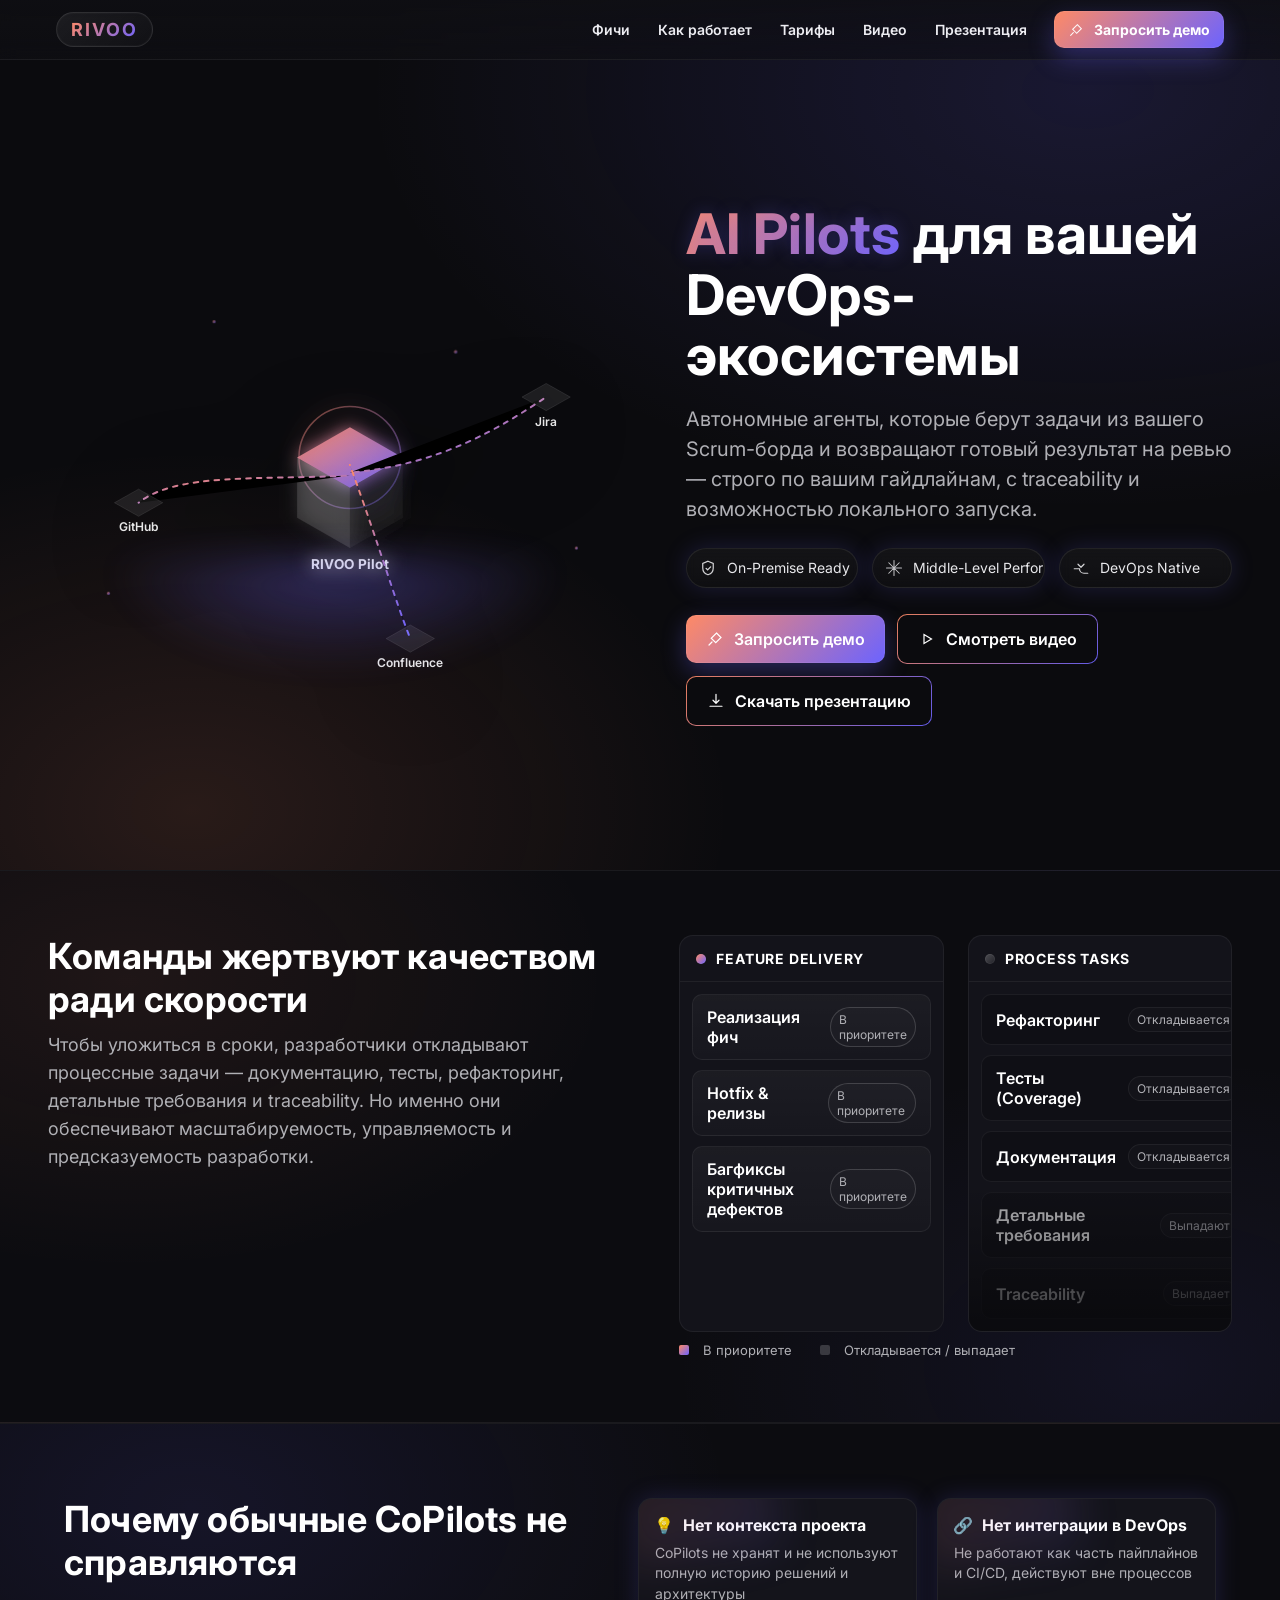
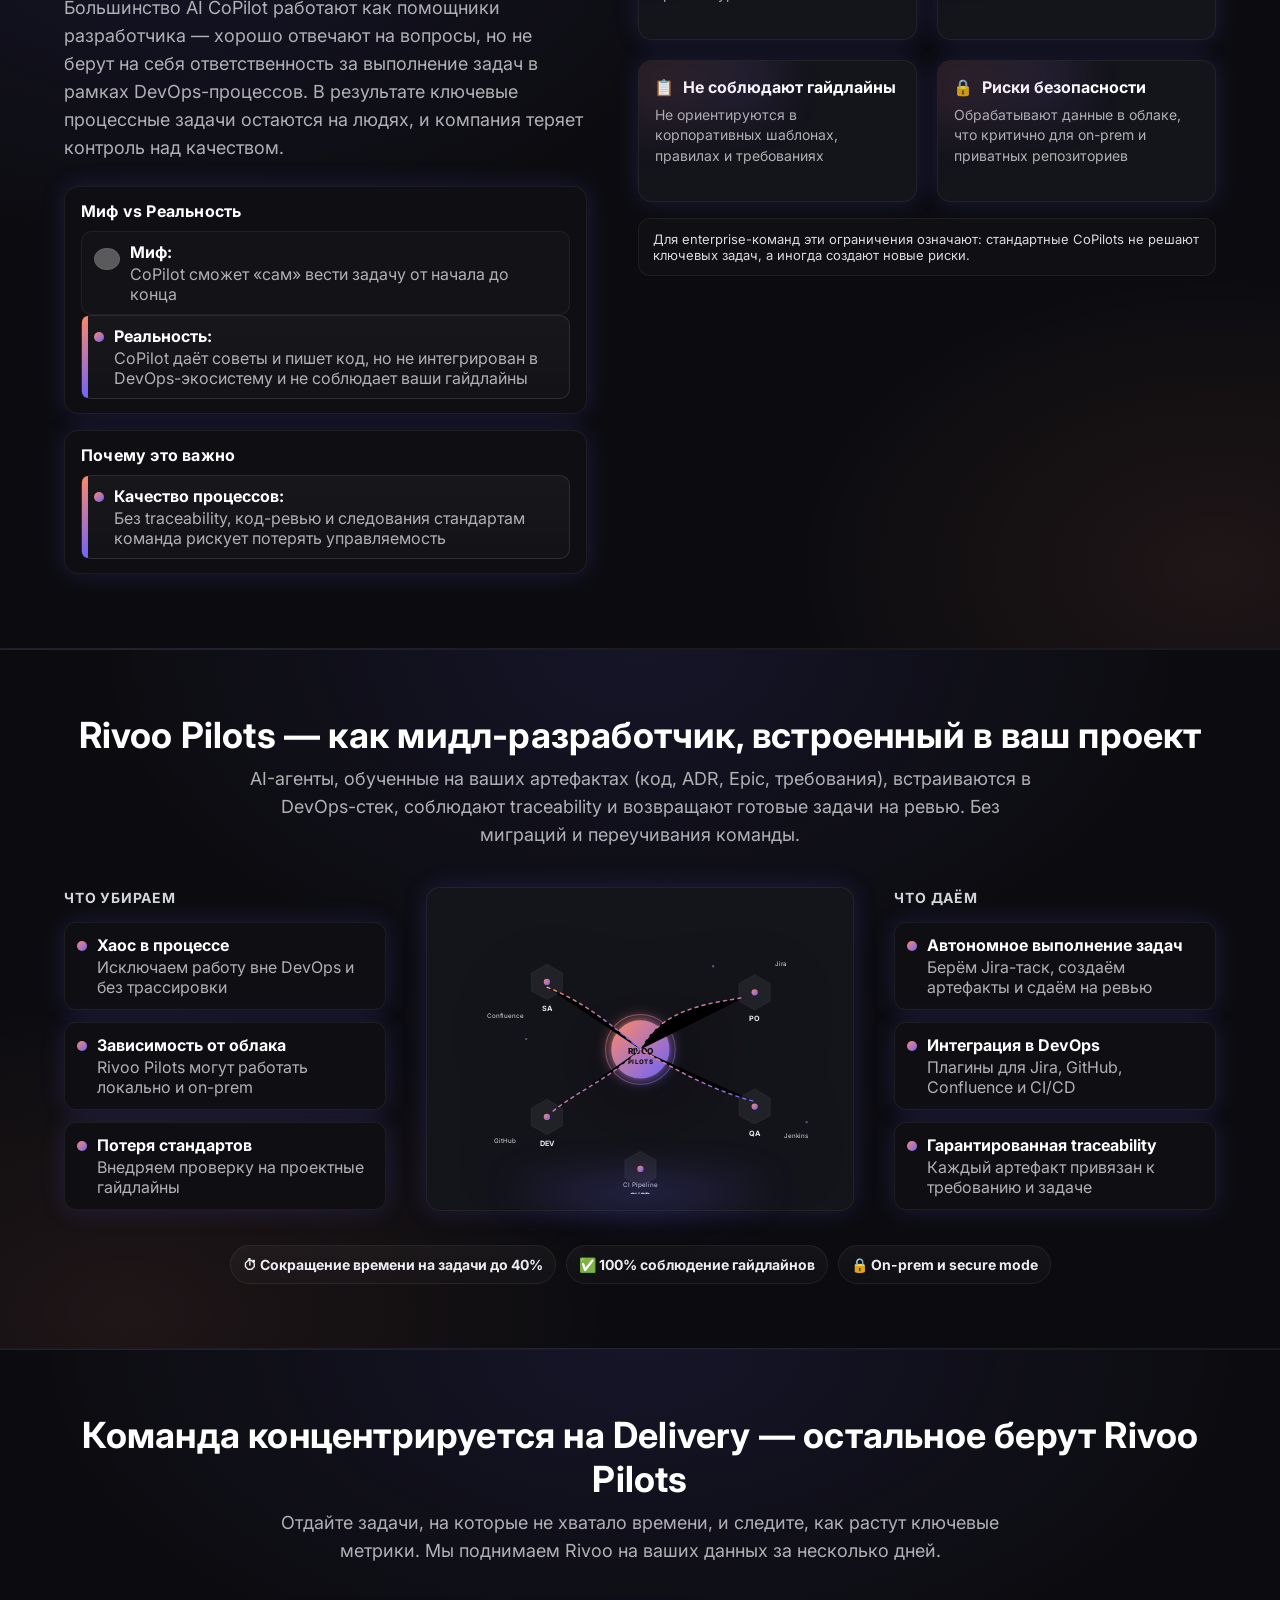
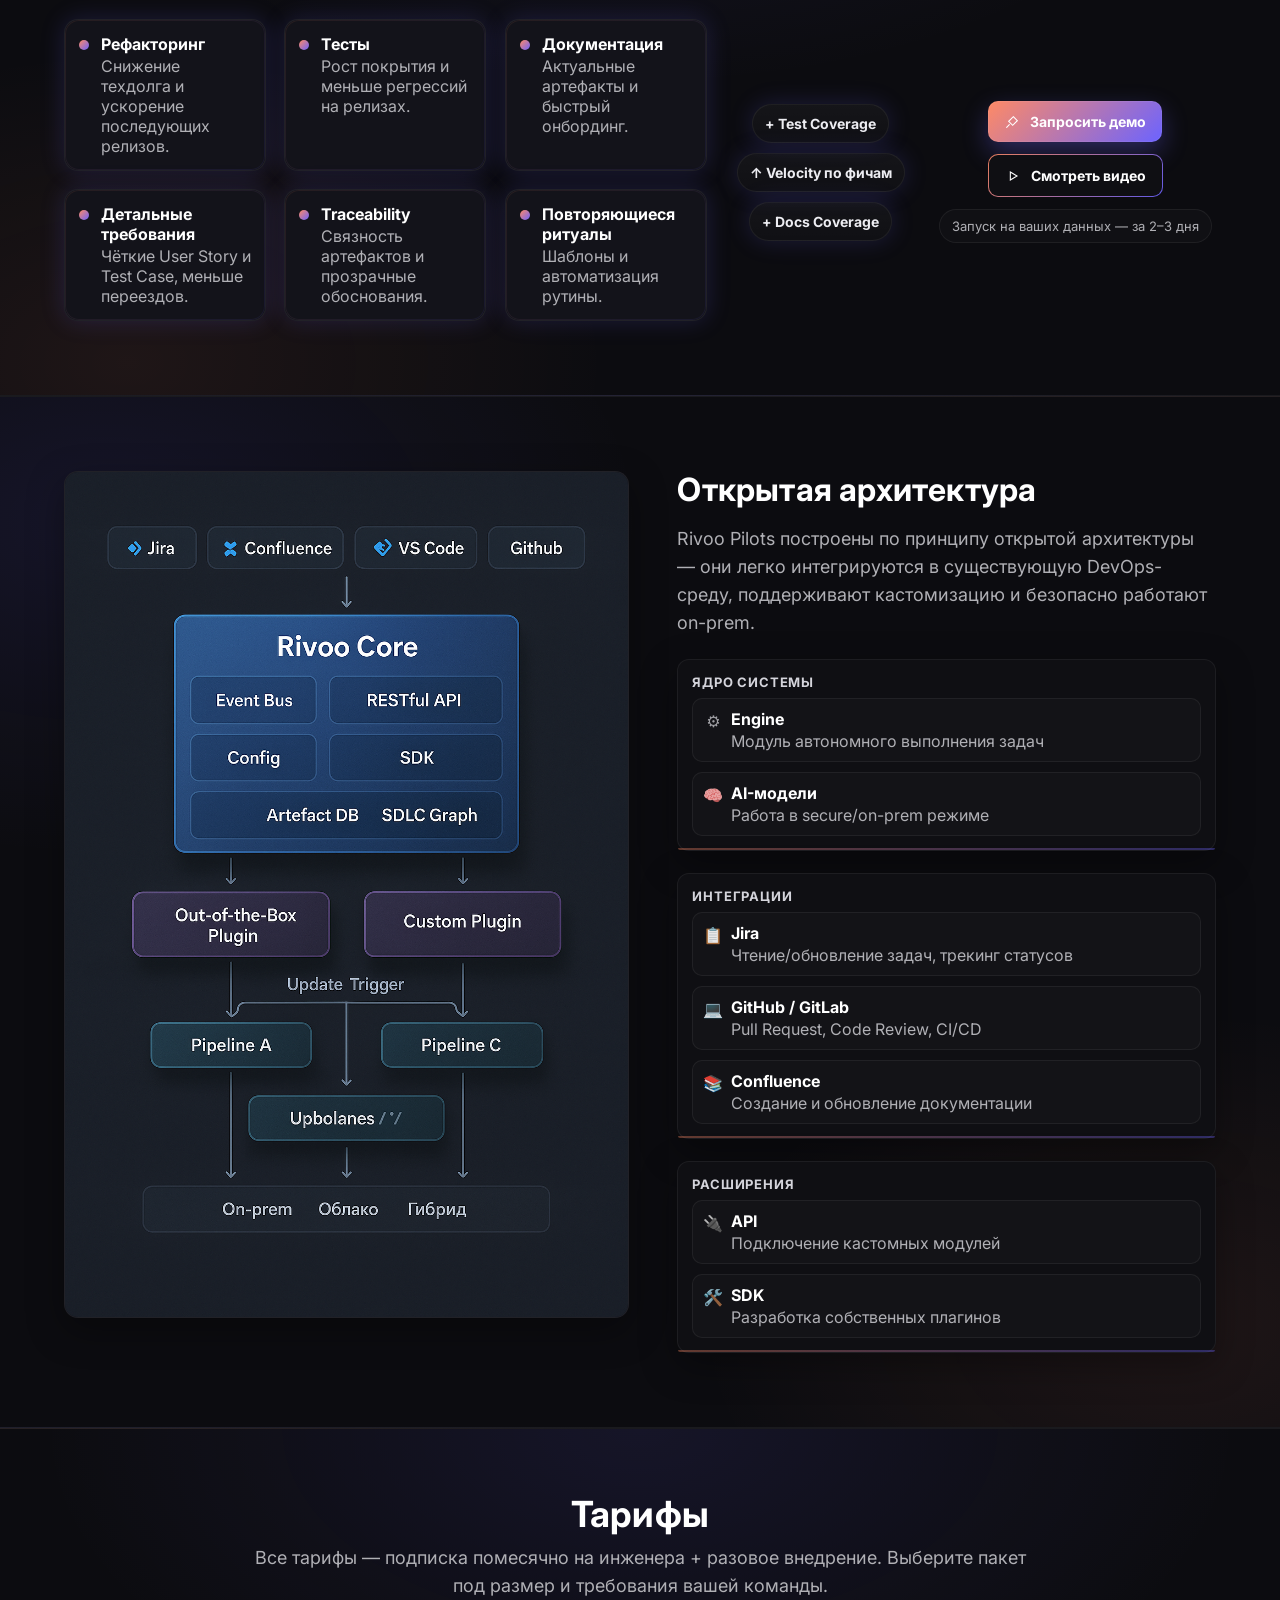
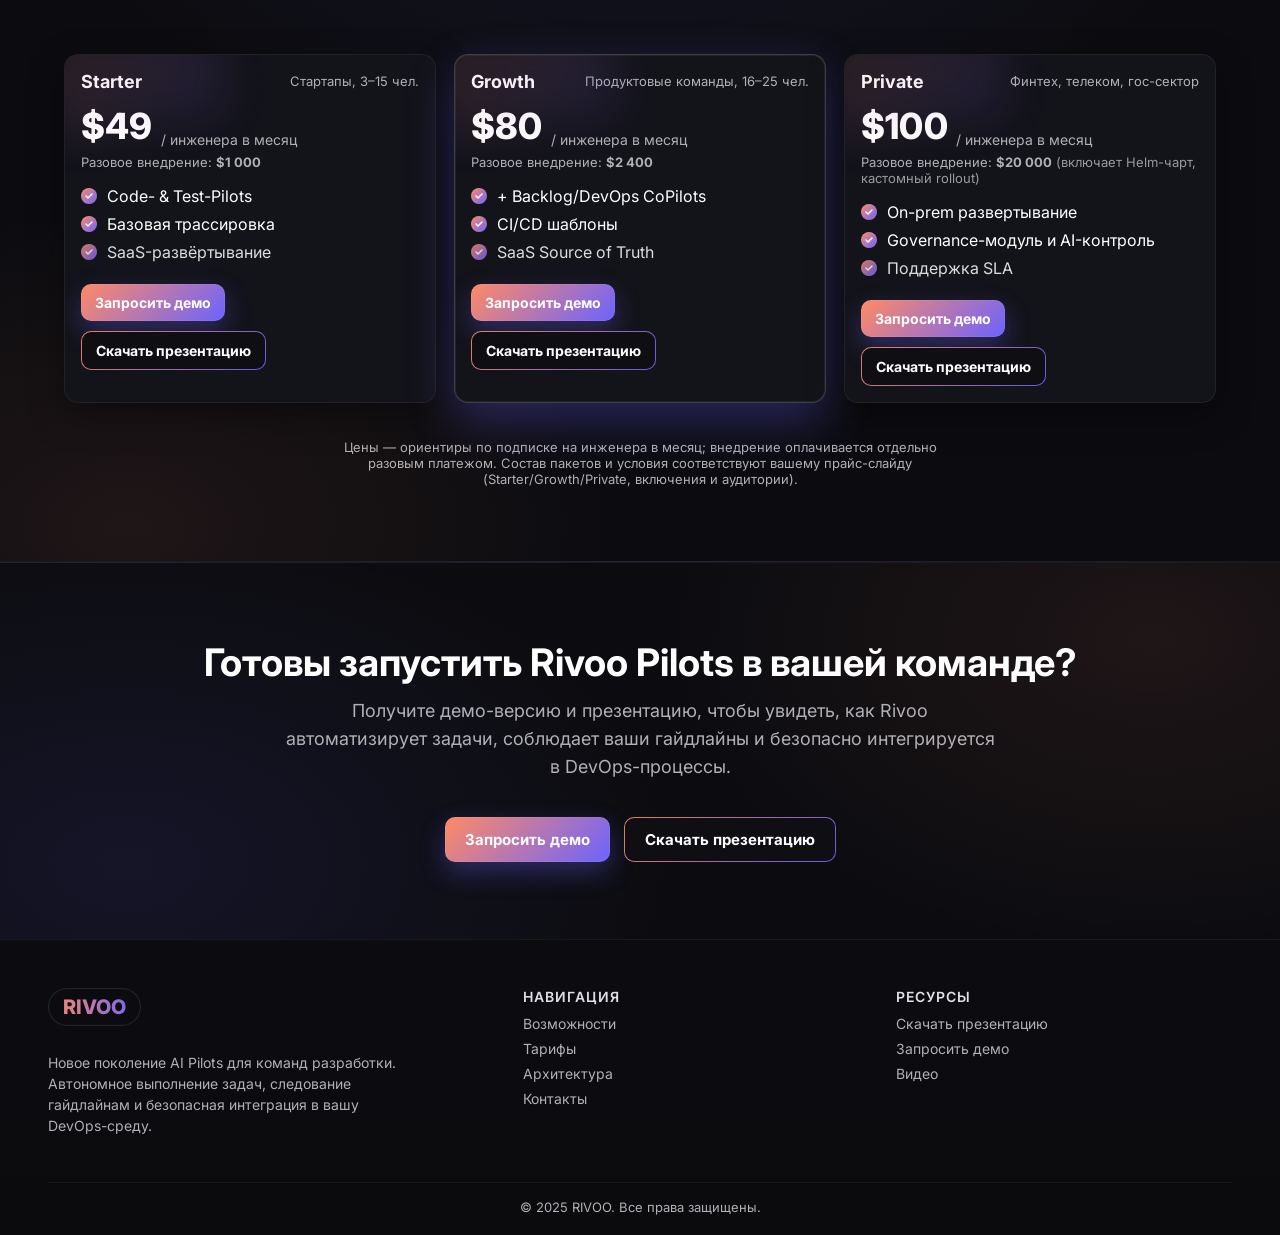
==== index.html @ a1a46e4b "Initial landing" ====
<!DOCTYPE html>
<html lang="ru">
<head>
  <meta charset="utf-8" />
  <meta name="viewport" content="width=device-width, initial-scale=1" />
  <title>RIVOO — AI That Delivery Value, Not Just Code.</title>
  <meta name="description" content="Rivoo — AI Pilots для вашей DevOps-экосистемы: автономные агенты, on-prem, traceability, DevOps-native." />

  <!-- External CSS (no inline styles) -->
  <link rel="preconnect" href="https://fonts.googleapis.com">
  <link rel="preconnect" href="https://fonts.gstatic.com" crossorigin>
  <link href="https://fonts.googleapis.com/css2?family=Inter:wght@400;500;600;700&display=swap" rel="stylesheet">
  <link rel="stylesheet" href="styles.css">
</head>
<body>

  <!-- ===== HEADER ===== -->
  <header class="header" role="banner">
    <div class="container">
      <!-- Logo -->
      <a href="#" class="logo" aria-label="Rivoo — на главную">
        <span class="mark">RIVOO</span>
      </a>

      <!-- Navigation -->
      <nav class="nav" aria-label="Основная навигация">
        <ul class="navlist" role="list">
          <li><a href="#features" aria-label="К разделу Фичи">Фичи</a></li>
          <li><a href="#how" aria-label="К разделу Как работает">Как работает</a></li>
          <li><a href="#pricing" aria-label="К разделу Тарифы">Тарифы</a></li>
          <li><a href="#video" aria-label="К разделу Видео">Видео</a></li>
          <li><a href="#deck.pdf" aria-label="Скачать презентацию">Презентация</a></li>
        </ul>

        <!-- CTA (desktop) -->
        <a class="hd-cta" href="#demo" aria-label="Запросить демо Rivoo">
          <svg width="16" height="16" viewBox="0 0 24 24" fill="none" aria-hidden="true">
            <path d="M14 4l6 6-7 7-6-6 7-7z" stroke="currentColor" stroke-width="1.6"/>
            <path d="M8 16l-4 4" stroke="currentColor" stroke-width="1.6" stroke-linecap="round"/>
          </svg>
          Запросить демо
        </a>

        <!-- Burger -->
        <button class="burger" aria-label="Меню" aria-expanded="false" aria-controls="mobile-sheet">
          <span></span>
        </button>
      </nav>
    </div>

    <!-- Mobile sheet -->
    <div id="mobile-sheet" class="sheet" role="dialog" aria-modal="false" aria-label="Мобильное меню">
      <a href="#features">Фичи</a>
      <a href="#how">Как работает</a>
      <a href="#pricing">Тарифы</a>
      <a href="#video">Видео</a>
      <div class="sheet-cta">
        <a class="hd-cta" href="#demo">Запросить демо</a>
      </div>
    </div>
  </header>

  <!-- ===== HERO ===== -->
  <main class="hero" aria-labelledby="hero-heading">
    <!-- RIGHT: Isometric 3D agent graph -->
    <section class="right" aria-hidden="true">
      <svg class="art" viewBox="0 0 760 620" role="img" aria-label="AI-агент Rivoo, подключённый к Jira, GitHub и Confluence">
        <defs>
          <linearGradient id="grad" x1="0" y1="0" x2="1" y2="1">
            <stop offset="0%" stop-color="#FF8A65"/>
            <stop offset="100%" stop-color="#6C63FF"/>
          </linearGradient>
          <linearGradient id="wire" x1="0" y1="0" x2="1" y2="0">
            <stop offset="0%" stop-color="rgba(255,255,255,.2)"/>
            <stop offset="100%" stop-color="rgba(255,255,255,.6)"/>
          </linearGradient>
          <filter id="softGlow" x="-50%" y="-50%" width="200%" height="200%">
            <feGaussianBlur stdDeviation="12" result="blur"/>
            <feMerge><feMergeNode in="blur"/><feMergeNode in="SourceGraphic"/></feMerge>
          </filter>
          <g id="cube">
            <polygon points="0,-40 70,0 0,40 -70,0" fill="url(#grad)" opacity="0.95"></polygon>
            <polygon points="0,40 70,0 70,80 0,120 -70,80 -70,0" fill="rgba(255,255,255,.06)"></polygon>
            <polygon points="-70,0 0,40 0,120 -70,80" fill="rgba(255,255,255,.075)"></polygon>
            <polygon points="70,0 0,40 0,120 70,80" fill="rgba(0,0,0,.15)"></polygon>
          </g>
          <g id="node">
            <polygon points="0,-18 32,0 0,18 -32,0" fill="rgba(255,255,255,.08)" stroke="rgba(255,255,255,.12)"></polygon>
          </g>
          <g id="pulse">
            <circle r="68" fill="none" stroke="url(#grad)" stroke-width="2">
              <animate attributeName="r" values="62;86;62" dur="4.2s" repeatCount="indefinite" />
              <animate attributeName="opacity" values=".6;0;.6" dur="4.2s" repeatCount="indefinite" />
            </circle>
          </g>
        </defs>

        <!-- faint grid -->
        <g opacity=".15">
          <g fill="none" stroke="url(#wire)" stroke-width="1">
            <g transform="translate(380,300) skewX(-30) scale(1, .85)">
              <path d="M-420 -180 H 420"/>
              <path d="M-420 -140 H 420"/>
              <path d="M-420 -100 H 420"/>
              <path d="M-420 -60 H 420"/>
              <path d="M-420 -20 H 420"/>
              <path d="M-420 20 H 420"/>
              <path d="M-420 60 H 420"/>
              <path d="M-420 100 H 420"/>
              <path d="M-420 140 H 420"/>
              <path d="M-420 180 H 420"/>
            </g>
          </g>
        </g>

        <!-- center pilot -->
        <g id="center" transform="translate(400,300)" filter="url(#softGlow)">
          <use href="#pulse"></use>
          <use href="#cube"></use>
          <text x="0" y="148" text-anchor="middle" fill="rgba(255,255,255,.9)" font-size="18" font-weight="700" style="letter-spacing:.4px">RIVOO Pilot</text>
        </g>

        <!-- animated connections -->
        <g transform="translate(400,300)" stroke="url(#grad)" stroke-width="2.6" stroke-linecap="round" stroke-dasharray="6 8">
          <path d="M0 20 C 120 10, 200 -40, 260 -80">
            <animate attributeName="stroke-dashoffset" values="0; -140" dur="3s" repeatCount="indefinite"/>
          </path>
          <path d="M0 24 C -120 30, -230 20, -280 60">
            <animate attributeName="stroke-dashoffset" values="0; -160" dur="3.6s" repeatCount="indefinite"/>
          </path>
          <path d="M0 10 C 40 120, 60 190, 80 240">
            <animate attributeName="stroke-dashoffset" values="0; -110" dur="2.8s" repeatCount="indefinite"/>
          </path>
        </g>

        <!-- tools -->
        <g transform="translate(660,220)">
          <use href="#node"></use>
          <text x="0" y="38" text-anchor="middle" fill="rgba(255,255,255,.9)" font-size="16" font-weight="600">Jira</text>
        </g>
        <g transform="translate(120,360)">
          <use href="#node"></use>
          <text x="0" y="38" text-anchor="middle" fill="rgba(255,255,255,.9)" font-size="16" font-weight="600">GitHub</text>
        </g>
        <g transform="translate(480,540)">
          <use href="#node"></use>
          <text x="0" y="38" text-anchor="middle" fill="rgba(255,255,255,.9)" font-size="16" font-weight="600">Confluence</text>
        </g>

        <!-- sparkles -->
        <g fill="url(#grad)" opacity=".85">
          <circle cx="540" cy="160" r="2.2"><animate attributeName="opacity" values=".2;1;.2" dur="2.2s" repeatCount="indefinite"/></circle>
          <circle cx="220" cy="120" r="2"><animate attributeName="opacity" values=".2;1;.2" dur="2.8s" repeatCount="indefinite"/></circle>
          <circle cx="700" cy="420" r="1.8"><animate attributeName="opacity" values=".2;1;.2" dur="2.5s" repeatCount="indefinite"/></circle>
          <circle cx="80" cy="480" r="2"><animate attributeName="opacity" values=".2;1;.2" dur="2.7s" repeatCount="indefinite"/></circle>
        </g>
      </svg>
      <div class="glow"></div>
    </section>

    <!-- LEFT: Value + actions -->
    <section class="left">
      <h1 id="hero-heading">
        <span class="grad">AI Pilots</span> для вашей DevOps-экосистемы
      </h1>
      <p class="subtitle">
        Автономные агенты, которые берут задачи из вашего Scrum-борда и возвращают готовый результат на ревью — строго по вашим гайдлайнам, с traceability и возможностью локального запуска.
      </p>

      <div class="bullets" role="list">
        <div class="chip" role="listitem" aria-label="On-Premise Ready">
          <svg width="18" height="18" viewBox="0 0 24 24" fill="none" aria-hidden="true">
            <path d="M12 3l7 3v6c0 4.418-3.134 7.83-7 9-3.866-1.17-7-4.582-7-9V6l7-3z" stroke="currentColor" stroke-width="1.6"/>
            <path d="M9.5 12.5l2 2 4-4" stroke="currentColor" stroke-width="1.8" stroke-linecap="round"/>
          </svg>
          On-Premise Ready
        </div>
        <div class="chip" role="listitem" aria-label="Middle-Level Performance">
          <svg width="18" height="18" viewBox="0 0 24 24" fill="none" aria-hidden="true">
            <path d="M12 2v20M2 12h20M5 5l14 14M19 5L5 19" stroke="currentColor" stroke-width="1.4" stroke-linecap="round" opacity=".9"/>
          </svg>
          Middle-Level Performance
        </div>
        <div class="chip" role="listitem" aria-label="DevOps Native">
          <svg width="18" height="18" viewBox="0 0 24 24" fill="none" aria-hidden="true">
            <path d="M8 7l4 4m4-4l-4 4M3 13h7a6 6 0 006 6h5" stroke="currentColor" stroke-width="1.6" stroke-linecap="round"/>
          </svg>
          DevOps Native
        </div>
      </div>

      <nav class="hero-cta" aria-label="Основные действия">
        <a class="btn btn-primary" href="#demo" aria-label="Запросить демо Rivoo">
          <svg width="18" height="18" viewBox="0 0 24 24" fill="none" aria-hidden="true">
            <path d="M14 4l6 6-7 7-6-6 7-7z" stroke="currentColor" stroke-width="1.6"/>
            <path d="M8 16l-4 4" stroke="currentColor" stroke-width="1.6" stroke-linecap="round"/>
          </svg>
          Запросить демо
        </a>
        <a class="btn btn-secondary" href="#video" aria-label="Смотреть видео о продукте">
          <svg width="18" height="18" viewBox="0 0 24 24" fill="none" aria-hidden="true">
            <path d="M8 6l10 6-10 6V6z" stroke="currentColor" stroke-width="1.6"/>
          </svg>
          Смотреть видео
        </a>
        <a class="btn btn-secondary" href="#deck.pdf" aria-label="Скачать презентацию">
          <svg width="18" height="18" viewBox="0 0 24 24" fill="none" aria-hidden="true">
            <path d="M12 3v12m0 0l-4-4m4 4l4-4M4 19h16" stroke="currentColor" stroke-width="1.6" stroke-linecap="round"/>
          </svg>
          Скачать презентацию
        </a>
      </nav>
    </section>
  </main>

  <!-- ===== PROBLEM ===== -->
  <section class="prob-section" aria-labelledby="problem-title">
    <div class="prob-container">
      <!-- Left copy -->
      <div>
        <h2 id="problem-title" class="prob-title">Команды жертвуют качеством ради скорости</h2>
        <p class="prob-subtitle">
          Чтобы уложиться в сроки, разработчики откладывают процессные задачи — документацию, тесты, рефакторинг, детальные требования и&nbsp;traceability.
          Но именно они обеспечивают масштабируемость, управляемость и предсказуемость разработки.
        </p>
      </div>

      <!-- Right visual: rectangular comparison -->
      <div>
        <div class="prob-grid" role="group" aria-label="Сравнение Feature Delivery и Process Tasks">
          <!-- Feature Delivery -->
          <section class="prob-col feature" aria-labelledby="col-feature-title">
            <header>
              <span class="tag" aria-hidden="true"></span>
              <h3 id="col-feature-title" style="margin:0; font-size:14px; text-transform:uppercase; letter-spacing:.8px;">Feature Delivery</h3>
            </header>
            <div class="prob-stack">
              <div class="prob-card">
                <span class="prob-label">Реализация фич</span>
                <span class="prob-state">В приоритете</span>
              </div>
              <div class="prob-card">
                <span class="prob-label">Hotfix & релизы</span>
                <span class="prob-state">В приоритете</span>
              </div>
              <div class="prob-card">
                <span class="prob-label">Багфиксы критичных дефектов</span>
                <span class="prob-state">В приоритете</span>
              </div>
            </div>
          </section>

          <!-- Process Tasks -->
          <section class="prob-col process" aria-labelledby="col-process-title">
            <header>
              <span class="tag" aria-hidden="true"></span>
              <h3 id="col-process-title" style="margin:0; font-size:14px; text-transform:uppercase; letter-spacing:.8px;">Process Tasks</h3>
            </header>
            <div class="prob-stack">
              <div class="prob-card">
                <span class="prob-label">Рефакторинг</span>
                <span class="prob-state">Откладывается</span>
              </div>
              <div class="prob-card">
                <span class="prob-label">Тесты (Coverage)</span>
                <span class="prob-state">Откладывается</span>
              </div>
              <div class="prob-card">
                <span class="prob-label">Документация</span>
                <span class="prob-state">Откладывается</span>
              </div>
              <div class="prob-card">
                <span class="prob-label">Детальные требования</span>
                <span class="prob-state">Выпадают</span>
              </div>
              <div class="prob-card">
                <span class="prob-label">Traceability</span>
                <span class="prob-state">Выпадает</span>
              </div>
            </div>
          </section>
        </div>

        <div class="prob-legend" aria-hidden="true">
          <span class="prob-swatch"></span> В приоритете
          <span class="prob-swatch muted" style="margin-left:14px"></span> Откладывается / выпадает
        </div>
      </div>
    </div>
  </section>

<!-- ===== WHY COPILOTS FAIL ===== -->
<section class="section" aria-labelledby="why-title">
  <div class="container">
    <!-- LEFT: Myth vs Reality -->
    <div>
      <h2 id="why-title" class="title">Почему обычные CoPilots не справляются</h2>
      <p class="subtitle">
        Большинство AI CoPilot работают как помощники разработчика — хорошо отвечают на вопросы, но не берут на себя ответственность за выполнение задач в рамках DevOps-процессов.  
        В результате ключевые процессные задачи остаются на людях, и компания теряет контроль над качеством.
      </p>

      <div class="ribbon">
        <div class="strip">
          <header>Миф vs Реальность</header>
          <div class="myth">
            <span class="badge myth"></span>
            <div class="text">
              <b>Миф:</b>
              <span>CoPilot сможет «сам» вести задачу от начала до конца</span>
            </div>
          </div>
          <div class="reality">
            <span class="badge"></span>
            <div class="text">
              <b>Реальность:</b>
              <span>CoPilot даёт советы и пишет код, но не интегрирован в DevOps-экосистему и не соблюдает ваши гайдлайны</span>
            </div>
          </div>
        </div>

        <div class="strip">
          <header>Почему это важно</header>
          <div class="reality">
            <span class="badge"></span>
            <div class="text">
              <b>Качество процессов:</b>
              <span>Без traceability, код-ревью и следования стандартам команда рискует потерять управляемость</span>
            </div>
          </div>
        </div>
      </div>
    </div>

    <!-- RIGHT: Barriers grid -->
    <div>
      <div class="grid">
        <div class="card">
          <div class="head">
            <span class="icon">💡</span>
            <h4>Нет контекста проекта</h4>
          </div>
          <p>CoPilots не хранят и не используют полную историю решений и архитектуры</p>
        </div>

        <div class="card">
          <div class="head">
            <span class="icon">🔗</span>
            <h4>Нет интеграции в DevOps</h4>
          </div>
          <p>Не работают как часть пайплайнов и CI/CD, действуют вне процессов</p>
        </div>

        <div class="card">
          <div class="head">
            <span class="icon">📋</span>
            <h4>Не соблюдают гайдлайны</h4>
          </div>
          <p>Не ориентируются в корпоративных шаблонах, правилах и требованиях</p>
        </div>

        <div class="card">
          <div class="head">
            <span class="icon">🔒</span>
            <h4>Риски безопасности</h4>
          </div>
          <p>Обрабатывают данные в облаке, что критично для on-prem и приватных репозиториев</p>
        </div>
      </div>

      <div class="note">
        Для enterprise-команд эти ограничения означают: стандартные CoPilots не решают ключевых задач, а иногда создают новые риски.
      </div>
    </div>
  </div>
</section>

<!-- ===== SOLUTION: RIVOO PILOTS ===== -->
<section class="section" aria-labelledby="solution-title">
<h2 id="solution-title" class="title">Rivoo Pilots — как мидл-разработчик, встроенный в ваш проект</h2>
<p class="subtitle">
      AI-агенты, обученные на ваших артефактах (код, ADR, Epic, требования), встраиваются в DevOps-стек, соблюдают traceability и возвращают готовые задачи на ревью. Без миграций и переучивания команды.
    </p>

  <div class="container">
    <!-- LEFT column: pains solved -->
    <div class="col">
      <h3>Что убираем</h3>

      <div class="point">
        <span class="dot"></span>
        <div>
          <b>Хаос в процессе</b>
          <span>Исключаем работу вне DevOps и без трассировки</span>
        </div>
      </div>

      <div class="point">
        <span class="dot"></span>
        <div>
          <b>Зависимость от облака</b>
          <span>Rivoo Pilots могут работать локально и on-prem</span>
        </div>
      </div>

      <div class="point">
        <span class="dot"></span>
        <div>
          <b>Потеря стандартов</b>
          <span>Внедряем проверку на проектные гайдлайны</span>
        </div>
      </div>
    </div>

    <!-- CENTER: visual -->
    <div class="visual" aria-hidden="false" aria-label="Rivoo Pilots: PO, SA, DEV, QA, CI/CD — в едином контексте проекта">
        <svg class="art" viewBox="0 0 760 560" role="img">
          <defs>
            <linearGradient id="grad" x1="0" y1="0" x2="1" y2="1">
              <stop offset="0%" stop-color="#FF8A65"></stop>
              <stop offset="100%" stop-color="#6C63FF"></stop>
            </linearGradient>
            <linearGradient id="wire" x1="0" y1="0" x2="1" y2="0">
              <stop offset="0%" stop-color="rgba(255,255,255,.25)"></stop>
              <stop offset="100%" stop-color="rgba(255,255,255,.55)"></stop>
            </linearGradient>
            <filter id="softGlow" x="-50%" y="-50%" width="200%" height="200%">
              <feGaussianBlur stdDeviation="10" result="blur"></feGaussianBlur>
              <feMerge><feMergeNode in="blur"></feMergeNode><feMergeNode in="SourceGraphic"></feMergeNode></feMerge>
            </filter>
            <g id="hex">
              <polygon points="0,-34 30,-17 30,17 0,34 -30,17 -30,-17" fill="rgba(255,255,255,.06)" stroke="rgba(255,255,255,.10)"></polygon>
            </g>
            <g id="pilot">
              <circle r="56" fill="url(#grad)"></circle>
              <circle r="70" fill="none" stroke="url(#grad)" stroke-width="2" opacity=".6">
                <animate attributeName="r" values="64;86;64" dur="4s" repeatCount="indefinite"></animate>
                <animate attributeName="opacity" values=".6;0;.6" dur="4s" repeatCount="indefinite"></animate>
              </circle>
            </g>
            <g id="role">
              <use href="#hex"></use>
              <circle r="6" fill="url(#grad)"></circle>
            </g>
          </defs>

          <!-- faint isometric grid -->
          <g opacity=".13" transform="translate(380,300) skewX(-30) scale(1,.88)">
            <g fill="none" stroke="url(#wire)" stroke-width="1">
              <path d="M-420 -180 H 420"></path>
              <path d="M-420 -140 H 420"></path>
              <path d="M-420 -100 H 420"></path>
              <path d="M-420 -60 H 420"></path>
              <path d="M-420 -20 H 420"></path>
              <path d="M-420 20 H 420"></path>
              <path d="M-420 60 H 420"></path>
              <path d="M-420 100 H 420"></path>
              <path d="M-420 140 H 420"></path>
              <path d="M-420 180 H 420"></path>
            </g>
          </g>

          <!-- center pilots node -->
          <g transform="translate(380,280)" filter="url(#softGlow)">
            <use href="#pilot"></use>
            <text x="0" y="8" text-anchor="middle" fill="#101017" font-size="16" font-weight="800">RIVOO</text>
            <text x="0" y="28" text-anchor="middle" fill="#101017" font-size="12" font-weight="800" letter-spacing=".6">PILOTS</text>
          </g>

          <!-- connections (animated dashes) -->
          <g stroke="url(#grad)" stroke-linecap="round" stroke-width="2.8" stroke-dasharray="6 8">
            <!-- to PO -->
            <path d="M380 280 C 420 200, 520 190, 580 180">
              <animate attributeName="stroke-dashoffset" values="0;-160" dur="3s" repeatCount="indefinite"></animate>
            </path>
            <!-- to SA -->
            <path d="M380 280 C 300 210, 250 180, 200 160">
              <animate attributeName="stroke-dashoffset" values="0;-160" dur="3.4s" repeatCount="indefinite"></animate>
            </path>
            <!-- to DEV -->
            <path d="M380 280 C 330 330, 260 360, 210 400">
              <animate attributeName="stroke-dashoffset" values="0;-140" dur="2.8s" repeatCount="indefinite"></animate>
            </path>
            <!-- to QA -->
            <path d="M380 280 C 450 320, 520 360, 600 380">
              <animate attributeName="stroke-dashoffset" values="0;-140" dur="3.2s" repeatCount="indefinite"></animate>
            </path>
            <!-- to CI/CD -->
            <path d="M380 280 C 380 360, 380 440, 380 500">
              <animate attributeName="stroke-dashoffset" values="0;-120" dur="2.6s" repeatCount="indefinite"></animate>
            </path>
          </g>

          <!-- role nodes -->
          <g>
            <g transform="translate(600,170)">
              <use href="#role"></use>
              <text x="0" y="56" text-anchor="middle" fill="rgba(255,255,255,.9)" font-size="14" font-weight="700">PO</text>
            </g>
            <g transform="translate(200,150)">
              <use href="#role"></use>
              <text x="0" y="56" text-anchor="middle" fill="rgba(255,255,255,.9)" font-size="14" font-weight="700">SA</text>
            </g>
            <g transform="translate(200,410)">
              <use href="#role"></use>
              <text x="0" y="56" text-anchor="middle" fill="rgba(255,255,255,.9)" font-size="14" font-weight="700">DEV</text>
            </g>
            <g transform="translate(600,390)">
              <use href="#role"></use>
              <text x="0" y="56" text-anchor="middle" fill="rgba(255,255,255,.9)" font-size="14" font-weight="700">QA</text>
            </g>
            <g transform="translate(380,510)">
              <use href="#role"></use>
              <text x="0" y="56" text-anchor="middle" fill="rgba(255,255,255,.9)" font-size="14" font-weight="700">CI/CD</text>
            </g>
          </g>

          <!-- external tool labels -->
          <g font-size="12" fill="rgba(237,237,242,.9)" text-anchor="middle">
            <text x="650" y="120">Jira</text>
            <text x="120" y="220">Confluence</text>
            <text x="120" y="460">GitHub</text>
            <text x="680" y="450">Jenkins</text>
            <text x="380" y="545">CI Pipeline</text>
          </g>

          <!-- tiny sparkles -->
          <g fill="url(#grad)" opacity=".9">
            <circle cx="520" cy="120" r="2">
              <animate attributeName="opacity" values=".2;1;.2" dur="2.4s" repeatCount="indefinite"></animate>
            </circle>
            <circle cx="160" cy="260" r="2">
              <animate attributeName="opacity" values=".2;1;.2" dur="2.8s" repeatCount="indefinite"></animate>
            </circle>
            <circle cx="700" cy="420" r="2">
              <animate attributeName="opacity" values=".2;1;.2" dur="2.6s" repeatCount="indefinite"></animate>
            </circle>
          </g>
        </svg>
      </div>

    <!-- RIGHT column: advantages -->
    <div class="col">
      <h3>Что даём</h3>

      <div class="point">
        <span class="dot"></span>
        <div>
          <b>Автономное выполнение задач</b>
          <span>Берём Jira-таск, создаём артефакты и сдаём на ревью</span>
        </div>
      </div>

      <div class="point">
        <span class="dot"></span>
        <div>
          <b>Интеграция в DevOps</b>
          <span>Плагины для Jira, GitHub, Confluence и CI/CD</span>
        </div>
      </div>

      <div class="point">
        <span class="dot"></span>
        <div>
          <b>Гарантированная traceability</b>
          <span>Каждый артефакт привязан к требованию и задаче</span>
        </div>
      </div>
    </div>
  </div>

  <!-- KPI strip -->
  <div class="kpis">
    <div class="kpi">⏱ Сокращение времени на задачи до 40%</div>
    <div class="kpi">✅ 100% соблюдение гайдлайнов</div>
    <div class="kpi">🔒 On-prem и secure mode</div>
  </div>
</section>

<!-- ===== RESULTS — "Результат" ===== -->
<section aria-labelledby="res-title">
  
    <h2 id="res-title" class="title">Команда концентрируется на Delivery — остальное берут Rivoo Pilots</h2>
    <p class="subtitle">
      Отдайте задачи, на которые не хватало времени, и следите, как растут ключевые метрики.
      Мы поднимаем Rivoo на ваших данных за несколько дней.
    </p>

  <div class="container">
    <!-- 6 result badges -->
    <div class="grid" role="list" aria-label="Что берет на себя Rivoo">
      <article class="badge" role="listitem">
        <span class="dot" aria-hidden="true"></span>
        <div>
          <b>Рефакторинг</b>
          <span>Снижение техдолга и ускорение последующих релизов.</span>
        </div>
      </article>

      <article class="badge" role="listitem">
        <span class="dot" aria-hidden="true"></span>
        <div>
          <b>Тесты</b>
          <span>Рост покрытия и меньше регрессий на релизах.</span>
        </div>
      </article>

      <article class="badge" role="listitem">
        <span class="dot" aria-hidden="true"></span>
        <div>
          <b>Документация</b>
          <span>Актуальные артефакты и быстрый онбординг.</span>
        </div>
      </article>

      <article class="badge" role="listitem">
        <span class="dot" aria-hidden="true"></span>
        <div>
          <b>Детальные требования</b>
          <span>Чёткие User Story и Test Case, меньше переездов.</span>
        </div>
      </article>

      <article class="badge" role="listitem">
        <span class="dot" aria-hidden="true"></span>
        <div>
          <b>Traceability</b>
          <span>Связность артефактов и прозрачные обоснования.</span>
        </div>
      </article>

      <article class="badge" role="listitem">
        <span class="dot" aria-hidden="true"></span>
        <div>
          <b>Повторяющиеся ритуалы</b>
          <span>Шаблоны и автоматизация рутины.</span>
        </div>
      </article>
    </div>

    <!-- KPI strip -->
    <div class="kpis" aria-label="Ожидаемый эффект">
      <div class="kpi">+ Test Coverage</div>
      <div class="kpi">↑ Velocity по фичам</div>
      <div class="kpi">+ Docs Coverage</div>
    </div>

    <!-- CTA row -->
    <div class="ctaRow" aria-label="Действия">
      <a class="btn btn-primary" href="#demo" aria-label="Запросить демо Rivoo">
        <svg width="16" height="16" viewBox="0 0 24 24" fill="none" aria-hidden="true">
          <path d="M14 4l6 6-7 7-6-6 7-7z" stroke="currentColor" stroke-width="1.6"/>
          <path d="M8 16l-4 4" stroke="currentColor" stroke-width="1.6" stroke-linecap="round"/>
        </svg>
        Запросить демо
      </a>
      <a class="btn btn-secondary" href="#video" aria-label="Смотреть видео о продукте">
        <svg width="16" height="16" viewBox="0 0 24 24" fill="none" aria-hidden="true">
          <path d="M8 6l10 6-10 6V6z" stroke="currentColor" stroke-width="1.6"/>
        </svg>
        Смотреть видео
      </a>
      <span class="aside">Запуск на ваших данных — за 2–3 дня</span>
    </div>
  </div>
</section>

<!-- ===== OPEN ARCHITECTURE ===== -->
<section class="section" aria-labelledby="arch-title">
  <div class="container">
    <!-- LEFT: architecture image -->
    <figure>
      <img src="0518a7db-2069-4350-a599-07c22ad5ac3e.png" alt="Схема открытой архитектуры Rivoo" class="art">
      <figcaption>Архитектура Rivoo Pilots</figcaption>
    </figure>

    <!-- RIGHT: explanation -->
    <div class="content">
      <h2 id="arch-title" class="title">Открытая архитектура</h2>
      <p class="subtitle">
        Rivoo Pilots построены по принципу открытой архитектуры — они легко интегрируются в существующую DevOps-среду, поддерживают кастомизацию и безопасно работают on-prem.
      </p>

      <!-- Group 1: Core -->
      <div class="group">
        <h3>Ядро системы</h3>
        <div class="list">
          <div class="item">
            <span class="icon">⚙️</span>
            <div>
              <b>Engine</b>
              <span>Модуль автономного выполнения задач</span>
            </div>
          </div>
          <div class="item">
            <span class="icon">🧠</span>
            <div>
              <b>AI-модели</b>
              <span>Работа в secure/on-prem режиме</span>
            </div>
          </div>
        </div>
      </div>

      <!-- Group 2: Интеграции -->
      <div class="group">
        <h3>Интеграции</h3>
        <div class="list">
          <div class="item">
            <span class="icon">📋</span>
            <div>
              <b>Jira</b>
              <span>Чтение/обновление задач, трекинг статусов</span>
            </div>
          </div>
          <div class="item">
            <span class="icon">💻</span>
            <div>
              <b>GitHub / GitLab</b>
              <span>Pull Request, Code Review, CI/CD</span>
            </div>
          </div>
          <div class="item">
            <span class="icon">📚</span>
            <div>
              <b>Confluence</b>
              <span>Создание и обновление документации</span>
            </div>
          </div>
        </div>
      </div>

      <!-- Group 3: Расширения -->
      <div class="group">
        <h3>Расширения</h3>
        <div class="list">
          <div class="item">
            <span class="icon">🔌</span>
            <div>
              <b>API</b>
              <span>Подключение кастомных модулей</span>
            </div>
          </div>
          <div class="item">
            <span class="icon">🛠️</span>
            <div>
              <b>SDK</b>
              <span>Разработка собственных плагинов</span>
            </div>
          </div>
        </div>
      </div>
    </div>
  </div>
</section>


<!-- ===== PRICING ===== -->
<section class="section" aria-labelledby="pricing-title">

    <h2 id="pricing-title" class="title">Тарифы</h2>
    <p class="subtitle">Все тарифы — подписка помесячно на инженера + разовое внедрение. Выберите пакет под размер и требования вашей команды.</p>

  <div class="container">
    <div class="grid">
      <!-- STARTER -->
      <article class="card" aria-label="Тариф Starter">
        <div class="ribbon" aria-hidden="true"></div>

        <div class="plan">
          <h3>Starter</h3>
          <span class="aud">Стартапы, 3–15 чел.</span>
        </div>

        <div class="price">
          <span class="num">$49</span>
          <span class="per">/ инженера в месяц</span>
        </div>
        <div class="impl">Разовое внедрение: <b>$1 000</b></div>

        <ul class="list">
          <li>
            <span class="tick" aria-hidden="true">
              <svg width="12" height="12" viewBox="0 0 24 24" fill="none">
                <path d="M6 12l4 4 8-8" stroke="white" stroke-width="3" stroke-linecap="round"/>
              </svg>
            </span>
            Code- & Test-Pilots
          </li>
          <li>
            <span class="tick" aria-hidden="true">
              <svg width="12" height="12" viewBox="0 0 24 24" fill="none">
                <path d="M6 12l4 4 8-8" stroke="white" stroke-width="3" stroke-linecap="round"/>
              </svg>
            </span>
            Базовая трассировка
          </li>
          <li class="muted">
            <span class="tick" aria-hidden="true">
              <svg width="12" height="12" viewBox="0 0 24 24" fill="none">
                <path d="M6 12l4 4 8-8" stroke="white" stroke-width="3" stroke-linecap="round"/>
              </svg>
            </span>
            SaaS-развёртывание
          </li>
        </ul>

        <div class="cta">
          <a class="btn btn-primary" href="#demo">Запросить демо</a>
          <a class="btn btn-secondary" href="#deck.pdf">Скачать презентацию</a>
        </div>
      </article>

      <!-- GROWTH (highlight) -->
      <article class="card highlight" aria-label="Тариф Growth">
        <div class="ribbon" aria-hidden="true"></div>

        <div class="plan">
          <h3>Growth</h3>
          <span class="aud">Продуктовые команды, 16–25 чел.</span>
        </div>

        <div class="price">
          <span class="num">$80</span>
          <span class="per">/ инженера в месяц</span>
        </div>
        <div class="impl">Разовое внедрение: <b>$2 400</b></div>

        <ul class="list">
          <li>
            <span class="tick" aria-hidden="true">
              <svg width="12" height="12" viewBox="0 0 24 24" fill="none">
                <path d="M6 12l4 4 8-8" stroke="white" stroke-width="3" stroke-linecap="round"/>
              </svg>
            </span>
            + Backlog/DevOps CoPilots
          </li>
          <li>
            <span class="tick" aria-hidden="true">
              <svg width="12" height="12" viewBox="0 0 24 24" fill="none">
                <path d="M6 12l4 4 8-8" stroke="white" stroke-width="3" stroke-linecap="round"/>
              </svg>
            </span>
            CI/CD шаблоны
          </li>
          <li class="muted">
            <span class="tick" aria-hidden="true">
              <svg width="12" height="12" viewBox="0 0 24 24" fill="none">
                <path d="M6 12l4 4 8-8" stroke="white" stroke-width="3" stroke-linecap="round"/>
              </svg>
            </span>
            SaaS Source of Truth
          </li>
        </ul>

        <div class="cta">
          <a class="btn btn-primary" href="#demo">Запросить демо</a>
          <a class="btn btn-secondary" href="#deck.pdf">Скачать презентацию</a>
        </div>
      </article>

      <!-- PRIVATE -->
      <article class="card" aria-label="Тариф Private">
        <div class="ribbon" aria-hidden="true"></div>

        <div class="plan">
          <h3>Private</h3>
          <span class="aud">Финтех, телеком, гос-сектор</span>
        </div>

        <div class="price">
          <span class="num">$100</span>
          <span class="per">/ инженера в месяц</span>
        </div>
        <div class="impl">Разовое внедрение: <b>$20 000</b> <span class="muted">(включает Helm-чарт, кастомный rollout)</span></div>

        <ul class="list">
          <li>
            <span class="tick" aria-hidden="true">
              <svg width="12" height="12" viewBox="0 0 24 24" fill="none">
                <path d="M6 12l4 4 8-8" stroke="white" stroke-width="3" stroke-linecap="round"/>
              </svg>
            </span>
            On-prem развертывание
          </li>
          <li>
            <span class="tick" aria-hidden="true">
              <svg width="12" height="12" viewBox="0 0 24 24" fill="none">
                <path d="M6 12l4 4 8-8" stroke="white" stroke-width="3" stroke-linecap="round"/>
              </svg>
            </span>
            Governance-модуль и AI-контроль
          </li>
          <li class="muted">
            <span class="tick" aria-hidden="true">
              <svg width="12" height="12" viewBox="0 0 24 24" fill="none">
                <path d="M6 12l4 4 8-8" stroke="white" stroke-width="3" stroke-linecap="round"/>
              </svg>
            </span>
            Поддержка SLA
          </li>
        </ul>

        <div class="cta">
          <a class="btn btn-primary" href="#demo">Запросить демо</a>
          <a class="btn btn-secondary" href="#deck.pdf">Скачать презентацию</a>
        </div>
      </article>
    </div>
   </div>

<div class="container">
    <p class="note">
      Цены — ориентиры по подписке на инженера в месяц; внедрение оплачивается отдельно разовым платежом. Состав пакетов и условия соответствуют вашему прайс-слайду (Starter/Growth/Private, включения и аудитории).
    </p>
  </div>
</section>

<!-- ===== CTA ===== -->
<section class="cta-section" aria-labelledby="cta-title">
  
    <h2 id="cta-title" class="cta-title">Готовы запустить Rivoo Pilots в вашей команде?</h2>

    <p class="cta-subtitle">
      Получите демо-версию и презентацию, чтобы увидеть, как Rivoo автоматизирует задачи, соблюдает ваши гайдлайны и безопасно интегрируется в DevOps-процессы.
    </p>

    <div class="cta-buttons">
      <a href="#demo" class="btn btn-primary">Запросить демо</a>
      <a href="#deck.pdf" class="btn btn-secondary">Скачать презентацию</a>
    </div>
  
</section>


<!-- ===== FOOTER ===== -->
<footer>
  <div class="footer-container">
    <!-- Column 1: Logo + Description -->
    <div>
      <div class="logo">RIVOO</div>
      <p class="desc">
        Новое поколение AI Pilots для команд разработки. Автономное выполнение задач, следование гайдлайнам и безопасная интеграция в вашу DevOps-среду.
      </p>
    </div>

    <!-- Column 2: Навигация -->
    <div>
      <div class="footer-title">Навигация</div>
      <ul class="footer-list">
        <li><a href="#features">Возможности</a></li>
        <li><a href="#pricing-title">Тарифы</a></li>
        <li><a href="#arch-title">Архитектура</a></li>
        <li><a href="#cta-title">Контакты</a></li>
      </ul>
    </div>

    <!-- Column 3: Ресурсы -->
    <div>
      <div class="footer-title">Ресурсы</div>
      <ul class="footer-list">
        <li><a href="#deck.pdf">Скачать презентацию</a></li>
        <li><a href="#demo">Запросить демо</a></li>
        <li><a href="https://youtube.com" target="_blank" rel="noopener">Видео</a></li>
      </ul>
    </div>
  </div>

  <div class="footer-bottom">
    © 2025 RIVOO. Все права защищены.
  </div>
</footer>


  <!-- External JS (no inline scripts) -->
  <script defer src="rivoo.js"></script>
</body>
</html>
---- styles.css ----
/* ==========================================================================
   RIVOO Landing — Shared Styles for HEADER + HERO + PROBLEM
   Split build: this is the CSS file (no HTML/JS here)
   ========================================================================== */

/* ------------------------------
   Root variables & base
------------------------------ */
:root{
  --bg:#0B0B0E;
  --panel:#0F0F13;        /* header panel */
  --card:#141419;         /* hero card-ish surfaces */
  --panelSoft:#13131A;
  --muted:#B0B0B5;
  --white:#fff;
  --grad-a:#FF8A65;       /* peach */
  --grad-b:#6C63FF;       /* violet */
  --radius:14px;
  --shadow:0 0 24px rgba(108,99,255,.18);
  --shadow-strong:0 8px 28px rgba(0,0,0,.28);
  --line:rgba(255,255,255,.06);
}

*{box-sizing:border-box}
html,body{height:100%}
body{
  margin:0;
  font-family:Inter,system-ui,-apple-system,Segoe UI,Roboto,Ubuntu,"Helvetica Neue",Arial,"Noto Sans",sans-serif;
  color:var(--white);
  background:
    radial-gradient(1200px 700px at 85% 10%, rgba(108,99,255,.15) 0%, rgba(108,99,255,0) 60%),
    radial-gradient(900px 600px at 15% 90%, rgba(255,138,101,.12) 0%, rgba(255,138,101,0) 60%),
    var(--bg);
  overflow-x:hidden;
}
a{color:inherit; text-decoration:none}

/* ==========================================================================
   HEADER (namespace: hd- for CTA; other classes scoped to header tree)
   HTML structure:
   <header.header> .container > .logo .mark | nav.nav > ul.navlist + .hd-cta + .burger
   ========================================================================== */
.header{
  position:sticky; top:0; z-index:50;
  backdrop-filter:saturate(160%) blur(10px);
  background:linear-gradient(180deg, rgba(15,15,19,.86), rgba(15,15,19,.70));
  border-bottom:1px solid var(--line);
}
.container{
  max-width:1200px; margin:0 auto; padding:10px 16px; display:flex; align-items:center; gap:12px;
}
.logo{
  display:inline-flex; align-items:center; justify-content:center;
  padding:6px 14px; border-radius:999px;
  background:linear-gradient(135deg, rgba(255,255,255,.06), rgba(255,255,255,.02));
  border:1px solid rgba(255,255,255,.10);
  box-shadow:0 0 0 1px rgba(255,255,255,.02) inset;
  transition:transform .15s ease;
}
.logo:hover{transform:translateY(-1px)}
.mark{
  font-weight:700; letter-spacing:2px; font-size:18px;
  background:linear-gradient(135deg, var(--grad-a), var(--grad-b));
  -webkit-background-clip:text; background-clip:text; color:transparent;
  text-transform:uppercase;
}

.nav{margin-left:auto; display:flex; align-items:center; gap:8px;}
.navlist{
  display:flex; align-items:center; gap:2px; list-style:none; margin:0; padding:0;
}
.navlist a{
  display:inline-flex; align-items:center; gap:8px;
  padding:10px 12px; border-radius:10px; color:#EDEDF2; font-weight:600; font-size:14px;
  border:1px solid transparent;
}
.navlist a:hover{border-color:rgba(255,255,255,.10); background:rgba(255,255,255,.04)}

/* was .cta -> renamed to .hd-cta to avoid conflicts */
.hd-cta{
  margin-left:6px; display:inline-flex; align-items:center; gap:10px;
  padding:10px 14px; font-weight:700; font-size:14px; border-radius:10px;
  background:linear-gradient(135deg, var(--grad-a), var(--grad-b));
  color:var(--white); box-shadow:0 10px 26px rgba(108,99,255,.32), inset 0 0 0 1px rgba(255,255,255,.06);
  transition:filter .15s ease, transform .15s ease;
}
.hd-cta:hover{filter:brightness(1.06); transform:translateY(-1px)}
.hd-cta svg{opacity:.95}

.burger{
  display:none; width:42px; height:38px; border-radius:10px; border:1px solid rgba(255,255,255,.08);
  background:rgba(255,255,255,.04); align-items:center; justify-content:center;
}
.burger span, .burger::before, .burger::after{
  content:""; display:block; width:20px; height:2px; background:#EDEDF2; border-radius:2px; transition:transform .2s ease, opacity .2s ease;
}
.burger span{position:relative}
.burger::before{position:absolute; transform:translateY(-6px)}
.burger::after{position:absolute; transform:translateY(6px)}

.sheet{
  display:none; position:fixed; inset:60px 10px auto 10px; background:rgba(17,17,22,.98);
  border:1px solid rgba(255,255,255,.08); border-radius:14px; box-shadow:var(--shadow-strong);
  padding:10px; z-index:60;
}
.sheet a{display:block; padding:12px 10px; border-radius:10px; color:#EDEDF2; font-weight:600}
.sheet a:hover{background:rgba(255,255,255,.05)}
.sheet .sheet-cta{margin:8px 0 2px; text-align:center}

/* Header responsive */
@media (max-width: 980px){
  .navlist{display:none}
  .burger{display:inline-flex}
  .hd-cta{display:none}
  .sheet.open{display:block}
}

/* ==========================================================================
   HERO (kept distinct: .hero-cta for buttons; .btn shared only in hero scope)
   HTML structure:
   <main.hero> <section.right>[SVG]</section> <section.left>h1 .bullets .hero-cta</section>
   ========================================================================== */
.hero{
  position:relative; min-height:90dvh;
  display:grid; grid-template-columns: 1.05fr 1fr; gap:min(6vw,64px);
  align-items:center; padding:clamp(20px,4vw,48px); isolation:isolate;
}
.hero::before{
  content:""; position:absolute; inset:-40vmax -40vmax;
  background:
    radial-gradient(60vmax 60vmax at 110% -10%, rgba(108,99,255,.25), rgba(108,99,255,0) 60%),
    radial-gradient(50vmax 40vmax at -10% 120%, rgba(255,138,101,.22), rgba(255,138,101,0) 60%);
  filter:saturate(120%) blur(2px); z-index:-2; animation:pan 24s linear infinite alternate; opacity:.8;
}
.hero::after{
  content:""; position:absolute; inset:0;
  background:
    linear-gradient(transparent 0 60%, rgba(255,255,255,.06) 60% 60.5%, transparent 60.5% 100%),
    linear-gradient(90deg, transparent 0 60%, rgba(255,255,255,.06) 60% 60.5%, transparent 60.5% 100%);
  background-size: 32px 32px, 32px 32px;
  mask: radial-gradient(50% 50% at 70% 70%, rgba(0,0,0,.65), transparent 68%);
  opacity:.25; z-index:-1; animation:gridFloat 18s ease-in-out infinite alternate;
}
@keyframes pan{to{transform:translate3d(2%, -1%, 0)}}
@keyframes gridFloat{to{transform:translateY(-2%)}}

.left{max-width: 760px;}
h1{
  margin:0 0 18px;
  font-size: clamp(32px, 5.2vw, 56px);
  line-height:1.08;
  letter-spacing:.2px;
}
.grad{
  background:linear-gradient(135deg, var(--grad-a), var(--grad-b));
  -webkit-background-clip:text; background-clip:text;
  color:transparent;
  text-shadow:0 0 18px rgba(108,99,255,.25);
}
.subtitle{
  margin:0 0 22px;
  color:var(--muted);
  font-size: clamp(16px, 1.6vw, 20px);
  line-height:1.5;
  max-width: 58ch;
}
.bullets{
  display:grid;
  grid-template-columns:repeat(3, minmax(0,1fr));
  gap:14px;
  margin:24px 0 26px;
}
.chip{
  display:flex; align-items:center; gap:10px;
  padding:10px 12px;
  background:linear-gradient(180deg, rgba(255,255,255,.04), rgba(255,255,255,.02));
  border:1px solid rgba(255,255,255,.08);
  border-radius:999px;
  color:#E9E9EC;
  font-size:14px;
  box-shadow: var(--shadow);
  backdrop-filter: blur(6px);
  width:100%;
  white-space:nowrap;
  overflow:hidden;
  text-overflow:ellipsis;
}
.chip svg{flex:0 0 18px; opacity:.9}

/* hero actions */
.hero-cta{
  display:flex; flex-wrap:wrap; gap:12px;
  align-items:center;
  margin-top:4px;
}
.btn{
  --pad: 14px 20px;
  display:inline-flex; align-items:center; gap:10px;
  padding:var(--pad);
  font-weight:600;
  border-radius:10px;
  text-decoration:none;
  transition:transform .15s ease, filter .15s ease, box-shadow .2s ease, background .2s ease;
  will-change:transform, filter;
}
.btn-primary{
  background:linear-gradient(135deg, var(--grad-a), var(--grad-b));
  color:var(--white);
  box-shadow: 0 8px 24px rgba(108,99,255,.32), inset 0 0 0 1px rgba(255,255,255,.06);
}
.btn-primary:hover{filter:brightness(1.05); transform:translateY(-1px)}
.btn-secondary{
  color:var(--white); background:transparent;
  border:1.2px solid transparent;
  background-image:
    linear-gradient(var(--bg), var(--bg)),
    linear-gradient(135deg, rgba(255,138,101,.9), rgba(108,99,255,.9));
  background-origin:border-box;
  background-clip:padding-box, border-box;
}
.btn-secondary:hover{transform:translateY(-1px)}

.right{position:relative; min-height: 420px;}
.art{width:100%; height:auto; display:block; filter: drop-shadow(0 20px 40px rgba(0,0,0,.6));}
.glow{
  position:absolute; inset:auto 0 -10% 0; height:40%;
  background: radial-gradient(40% 60% at 50% 0%, rgba(108,99,255,.45), rgba(108,99,255,0));
  filter: blur(18px); pointer-events:none; opacity:.8;
}

@media (max-width: 980px){
  .hero{grid-template-columns:1fr; padding:clamp(18px,5vw,40px)}
  .right{order:-1; min-height:380px;}
  .bullets{grid-template-columns:1fr}
  .hero-cta .btn{width:100%; justify-content:center; --pad: 14px 16px;}
}
@media (prefers-reduced-motion:reduce){
  .hero::before,.hero::after{animation:none}
  .btn, .chip{transition:none}
}

/* ==========================================================================
   PROBLEM block (namespace: prob-)
   HTML structure:
   <section.prob-section> .prob-container > text + visual grid (prob-grid -> prob-col)
   ========================================================================== */
.prob-section{
  padding: clamp(28px, 5vw, 72px) clamp(18px, 5vw, 48px);
  background:
    radial-gradient(800px 480px at 10% 20%, rgba(255,138,101,.08), transparent 60%),
    radial-gradient(800px 520px at 90% 90%, rgba(108,99,255,.08), transparent 60%),
    linear-gradient(180deg, #0C0C10, #0C0C10);
  border-top:1px solid var(--line);
  border-bottom:1px solid var(--line);
}
.prob-container{
  max-width:1200px; margin:0 auto;
  display:grid; grid-template-columns: 1.05fr 1fr;
  gap: clamp(20px, 4vw, 56px);
}
.prob-title{
  margin:0 0 10px; font-size: clamp(24px, 3.2vw, 36px);
  line-height:1.2; letter-spacing:.2px;
}
.prob-subtitle{
  margin:0 0 22px; color:var(--muted);
  font-size: clamp(15px, 1.5vw, 18px); line-height:1.55; max-width: 62ch;
}

/* right visual */
.prob-grid{
  display:grid; grid-template-columns: 1fr 1fr;
  gap: clamp(14px, 2.5vw, 24px);
  align-content:start;
}
.prob-col{
  background:var(--panelSoft); border:1px solid var(--line); border-radius: var(--radius); overflow:hidden;
}
.prob-col header{
  padding:14px 16px; border-bottom:1px solid var(--line);
  display:flex; align-items:center; gap:10px;
  font-weight:700; letter-spacing:.3px;
}
.prob-col header .tag{
  width:10px; height:10px; border-radius:50%;
  background:linear-gradient(135deg, var(--grad-a), var(--grad-b));
  box-shadow:0 0 0 1px rgba(255,255,255,.06) inset;
}
.prob-col.process header .tag{
  background:linear-gradient(135deg, rgba(255,255,255,.25), rgba(255,255,255,.06));
}
.prob-stack{display:grid; gap:10px; padding:12px; position:relative}
.prob-card{
  padding:12px 14px; background:#0F0F15; border:1px solid var(--line); border-radius:10px;
  display:flex; align-items:center; justify-content:space-between; gap:12px;
}
.prob-label{font-weight:600}
.prob-state{
  font-size:12px; color:var(--muted);
  padding:4px 8px; border-radius:999px; border:1px solid var(--line);
  background:rgba(255,255,255,.02)
}
/* Feature column brighter */
.prob-col.feature .prob-card{background:linear-gradient(180deg, rgba(255,255,255,.04), rgba(255,255,255,.02))}
.prob-col.feature .prob-card .prob-state{border-color:rgba(255,255,255,.16)}
/* Process column fades downwards */
.prob-col.process .prob-card:nth-child(n+4){opacity:.65}
.prob-col.process .prob-card:nth-child(n+5){opacity:.4}
.prob-col.process .prob-stack::after{
  content:""; position:absolute; inset:auto 0 0 0; height:42%;
  background:linear-gradient(180deg, transparent, rgba(0,0,0,.45));
  pointer-events:none;
}

/* legend */
.prob-legend{
  display:flex; gap:14px; align-items:center;
  color:var(--muted); font-size:13px; margin-top:10px
}
.prob-legend .prob-swatch{
  width:10px; height:10px; border-radius:2px;
  background:linear-gradient(135deg, var(--grad-a), var(--grad-b))
}
.prob-legend .prob-swatch.muted{background:rgba(255,255,255,.18)}

/* problem responsive */
@media (max-width: 980px){
  .prob-container{grid-template-columns:1fr; gap:26px}
  .prob-grid{grid-template-columns:1fr}
}

/* ==========================================================================
   WHY COPILOTS FAIL (scoped by aria-labelledby="why-title")
   HTML root: <section class="section" aria-labelledby="why-title"> … </section>
   This block only ADDS styles; existing blocks remain untouched.
   ========================================================================== */

/* Section wrapper */
section[aria-labelledby="why-title"]{
  padding: clamp(28px, 5vw, 80px) clamp(18px, 5vw, 48px);
  background:
    radial-gradient(900px 560px at 15% 10%, rgba(108,99,255,.10), transparent 60%),
    radial-gradient(700px 480px at 95% 90%, rgba(255,138,101,.08), transparent 60%),
    linear-gradient(180deg, #0C0C10, #0C0C10);
  border-top:1px solid var(--line);
  border-bottom:1px solid var(--line);
}

/* Local container overrides .container from header */
section[aria-labelledby="why-title"] .container{
  max-width:1200px; margin:0 auto;
  display:grid; grid-template-columns: 0.95fr 1.05fr;
  gap: clamp(20px, 4vw, 56px);
  align-items:start;
}

/* Local headings */
section[aria-labelledby="why-title"] .title{
  margin:0 0 10px;
  font-size: clamp(24px, 3.2vw, 36px);
  line-height:1.2; letter-spacing:.2px
}
section[aria-labelledby="why-title"] .subtitle{
  margin:0 0 24px; color:var(--muted);
  font-size: clamp(15px, 1.5vw, 18px); line-height:1.55; max-width: 66ch
}

/* Left: Myth vs Reality ribbon */
section[aria-labelledby="why-title"] .ribbon{position:relative; display:grid; gap:14px}
section[aria-labelledby="why-title"] .ribbon::before{
  content:""; position:absolute; inset:-8px -12px -8px -18px; z-index:-1;
  background:linear-gradient(-8deg, rgba(255,255,255,.02), rgba(255,255,255,0) 60%);
  border:1px solid rgba(255,255,255,.04);
  border-left-color: rgba(255,255,255,.06);
  border-radius:18px; transform:skewX(-2deg);
}
section[aria-labelledby="why-title"] .strip{
  background:var(--panel); border:1px solid var(--line); border-radius: var(--radius);
  padding:14px 16px; box-shadow: var(--shadow); overflow:hidden;
}
section[aria-labelledby="why-title"] .strip + .strip{margin-top:2px}
section[aria-labelledby="why-title"] .strip header{
  display:flex; align-items:center; gap:10px; margin-bottom:10px;
  font-weight:700; letter-spacing:.2px;
}
section[aria-labelledby="why-title"] .myth,
section[aria-labelledby="why-title"] .reality{
  display:flex; gap:10px; align-items:flex-start; padding:10px 12px; border-radius:10px; position:relative;
}
section[aria-labelledby="why-title"] .myth{
  background:rgba(255,255,255,.02); border:1px solid rgba(255,255,255,.06);
}
section[aria-labelledby="why-title"] .reality{
  background:linear-gradient(180deg, rgba(255,255,255,.04), rgba(255,255,255,.02));
  border:1px solid rgba(255,255,255,.10);
}
section[aria-labelledby="why-title"] .reality::before{
  content:""; position:absolute; inset:0 auto 0 0; width:6px; border-radius:8px 0 0 8px;
  background:linear-gradient(135deg, var(--grad-a), var(--grad-b));
}
section[aria-labelledby="why-title"] .badge{
  flex:0 0 10px; height:10px; border-radius:50%;
  background:linear-gradient(135deg, var(--grad-a), var(--grad-b)); margin-top:6px;
}
section[aria-labelledby="why-title"] .badge.myth{background:rgba(255,255,255,.3)}
section[aria-labelledby="why-title"] .text b{display:block; margin-bottom:2px}
section[aria-labelledby="why-title"] .text span{color:var(--muted)}

/* Right: 2x2 barriers grid */
section[aria-labelledby="why-title"] .grid{
  display:grid; grid-template-columns: repeat(2, minmax(0,1fr));
  gap: clamp(12px, 2.2vw, 20px);
}
section[aria-labelledby="why-title"] .card{
  position:relative; background:#14141B;
  border:1px solid var(--line); border-radius: var(--radius);
  padding:16px 16px 14px; box-shadow: var(--shadow);
  overflow:hidden; min-height:142px;
}
section[aria-labelledby="why-title"] .card::before{
  content:""; position:absolute; top:-28px; left:-20px; width:160px; height:90px;
  background:linear-gradient(135deg, rgba(255,138,101,.55), rgba(108,99,255,.55));
  filter: blur(22px); transform:rotate(-8deg); opacity:.22; pointer-events:none;
}
section[aria-labelledby="why-title"] .card .head{
  display:flex; align-items:center; gap:10px; margin-bottom:8px;
}
section[aria-labelledby="why-title"] .icon{
  width:18px; height:18px; display:inline-flex; align-items:center; justify-content:center; opacity:.9;
  color:#EDEDF2;
}
section[aria-labelledby="why-title"] .card h4{margin:0; font-size:16px}
section[aria-labelledby="why-title"] .card p{margin:6px 0 0; color:var(--muted); font-size:14px; line-height:1.45}

/* Enterprise note */
section[aria-labelledby="why-title"] .note{
  margin-top:16px; padding:12px 14px; border-radius:12px;
  background:rgba(255,255,255,.02); border:1px solid var(--line);
  color:#DADAE0; font-size:13px;
}

/* Responsive */
@media (max-width: 980px){
  section[aria-labelledby="why-title"] .container{grid-template-columns:1fr; gap:26px}
  section[aria-labelledby="why-title"] .grid{grid-template-columns:1fr}
  section[aria-labelledby="why-title"] .strip{padding:12px 14px}
  section[aria-labelledby="why-title"] .card{min-height:auto}
}

/* ==========================================================================
   SOLUTION — RIVOO PILOTS
   HTML root: <section aria-labelledby="solution-title"> … </section>
   ========================================================================== */

/* Section wrapper */
section[aria-labelledby="solution-title"]{
  padding: clamp(28px, 5vw, 84px) clamp(18px, 5vw, 48px);
  background:
    radial-gradient(900px 560px at 50% 0%, rgba(108,99,255,.10), transparent 60%),
    radial-gradient(800px 520px at 10% 95%, rgba(255,138,101,.08), transparent 60%),
    linear-gradient(180deg, #0C0C10, #0C0C10);
  border-top:1px solid var(--line);
  border-bottom:1px solid var(--line);
}

/* Local container (не конфликтует с .container шапки) */
section[aria-labelledby="solution-title"] .container{
  max-width:1200px; margin:0 auto;
  display:grid;
  grid-template-columns: 0.9fr 1.2fr 0.9fr;
  gap: clamp(16px, 3.8vw, 40px);
  align-items:center;
}

/* Headings */
section[aria-labelledby="solution-title"] .title{
  margin:0 0 8px;
  font-size: clamp(24px, 3.1vw, 36px);
  line-height:1.2; letter-spacing:.2px;
  text-align:center;
}
section[aria-labelledby="solution-title"] .subtitle{
  margin:0 auto 28px; color:var(--muted);
  font-size: clamp(15px, 1.5vw, 18px); line-height:1.55;
  max-width: 72ch; text-align:center;
}

/* Side columns */
section[aria-labelledby="solution-title"] .col{
  display:grid; gap:12px; align-content:center;
}
section[aria-labelledby="solution-title"] .col h3{
  margin:0 0 4px; font-size:14px; text-transform:uppercase;
  letter-spacing:.8px; color:#DFDFE6; opacity:.95;
}

/* Points */
section[aria-labelledby="solution-title"] .point{
  display:flex; gap:10px; align-items:flex-start;
  padding:12px 12px;
  background:var(--panel);
  border:1px solid var(--line);
  border-radius:12px; box-shadow:var(--shadow);
}
section[aria-labelledby="solution-title"] .dot{
  flex:0 0 10px; height:10px; border-radius:50%;
  background:linear-gradient(135deg, var(--grad-a), var(--grad-b));
  margin-top:6px;
}
section[aria-labelledby="solution-title"] .point b{display:block; margin-bottom:2px}
section[aria-labelledby="solution-title"] .point span{color:var(--muted)}

/* Center visual */
section[aria-labelledby="solution-title"] .visual{
  position:relative;
  background:#14141B;
  border:1px solid var(--line);
  border-radius:var(--radius);
  padding:16px; box-shadow:var(--shadow);
}
section[aria-labelledby="solution-title"] .visual::after{
  content:""; position:absolute; inset:auto 20% -8% 20%; height:18%;
  background:radial-gradient(60% 80% at 50% 0%, rgba(108,99,255,.35), rgba(108,99,255,0));
  filter:blur(18px); pointer-events:none;
}
section[aria-labelledby="solution-title"] .art{
  width:100%; height:auto; display:block;
  filter: drop-shadow(0 20px 40px rgba(0,0,0,.55));
}

/* KPI strip */
section[aria-labelledby="solution-title"] .kpis{
  margin:24px auto 0; display:flex; gap:10px;
  justify-content:center; flex-wrap:wrap;
}
section[aria-labelledby="solution-title"] .kpi{
  padding:10px 12px; border:1px solid var(--line); border-radius:999px;
  background:linear-gradient(180deg, rgba(255,255,255,.04), rgba(255,255,255,.02));
  color:#EDEDF2; font-weight:700; font-size:14px;
}

/* Responsive */
@media (max-width: 1100px){
  section[aria-labelledby="solution-title"] .container{
    grid-template-columns: 1fr; align-items:start;
  }
  section[aria-labelledby="solution-title"] .col{order:2}
  section[aria-labelledby="solution-title"] .visual{order:1}
}


/* ==========================================================================
   RESULTS — "Результат"
   HTML root: <section aria-labelledby="res-title"> … </section>
   ========================================================================== */

section[aria-labelledby="res-title"] {
  padding: clamp(28px, 5vw, 84px) clamp(18px, 5vw, 48px);
  background:
    radial-gradient(1000px 560px at 50% 0%, rgba(108,99,255,.10), transparent 60%),
    radial-gradient(800px 520px at 10% 95%, rgba(255,138,101,.08), transparent 60%),
    linear-gradient(180deg, #0C0C10, #0C0C10);
  border-top: 1px solid var(--line);
  border-bottom: 1px solid var(--line);
}

section[aria-labelledby="res-title"] .container {
  max-width: 1200px;
  margin: 0 auto;
}

section[aria-labelledby="res-title"] .title {
  margin: 0 0 8px;
  font-size: clamp(24px, 3.1vw, 36px);
  line-height: 1.2;
  letter-spacing: .2px;
  text-align: center;
}

section[aria-labelledby="res-title"] .subtitle {
  margin: 0 auto 26px;
  color: var(--muted);
  font-size: clamp(15px, 1.5vw, 18px);
  line-height: 1.55;
  max-width: 70ch;
  text-align: center;
}

/* Results grid */
section[aria-labelledby="res-title"] .grid {
  display: grid;
  grid-template-columns: repeat(3, minmax(0,1fr));
  gap: clamp(12px, 2.4vw, 18px);
  margin-top: 18px;
}

section[aria-labelledby="res-title"] .badge {
  position: relative;
  background: var(--panelSoft);
  border: 1px solid var(--line);
  border-radius: var(--radius);
  padding: 14px 14px;
  box-shadow: var(--shadow);
  display: flex;
  gap: 12px;
  align-items: flex-start;
  transition: box-shadow .2s ease, transform .15s ease;
}

section[aria-labelledby="res-title"] .badge:hover {
  transform: translateY(-1px);
  box-shadow: 0 14px 40px rgba(0,0,0,.42);
}

section[aria-labelledby="res-title"] .badge::after {
  content: "";
  position: absolute;
  inset: 0;
  border-radius: inherit;
  pointer-events: none;
  background: linear-gradient(135deg, rgba(255,138,101,.25), rgba(108,99,255,.25));
  mask: linear-gradient(#000 0 0) content-box, linear-gradient(#000 0 0);
  -webkit-mask: linear-gradient(#000 0 0) content-box, linear-gradient(#000 0 0);
  mask-composite: exclude;
  -webkit-mask-composite: xor;
  padding: 1px;
  opacity: .35;
}

section[aria-labelledby="res-title"] .dot {
  flex: 0 0 10px;
  height: 10px;
  border-radius: 50%;
  background: linear-gradient(135deg, var(--grad-a), var(--grad-b));
  margin-top: 6px;
}

section[aria-labelledby="res-title"] .badge b {
  display: block;
  margin-bottom: 2px;
}

section[aria-labelledby="res-title"] .badge span {
  color: var(--muted);
}

/* KPI strip */
section[aria-labelledby="res-title"] .kpis {
  margin: 24px auto 0;
  display: flex;
  gap: 10px;
  justify-content: center;
  flex-wrap: wrap;
}

section[aria-labelledby="res-title"] .kpi {
  padding: 10px 12px;
  border: 1px solid var(--line);
  border-radius: 999px;
  background: linear-gradient(180deg, rgba(255,255,255,.04), rgba(255,255,255,.02));
  color: #EDEDF2;
  font-weight: 700;
  font-size: 14px;
  box-shadow: var(--shadow);
}

/* CTA row */
section[aria-labelledby="res-title"] .ctaRow {
  margin-top: 22px;
  display: flex;
  gap: 12px;
  justify-content: center;
  align-items: center;
  flex-wrap: wrap;
}

section[aria-labelledby="res-title"] .btn {
  display: inline-flex;
  align-items: center;
  gap: 10px;
  padding: 12px 16px;
  font-weight: 700;
  font-size: 14px;
  border-radius: 10px;
  text-decoration: none;
  transition: transform .15s ease, filter .15s ease, box-shadow .2s ease;
}

section[aria-labelledby="res-title"] .btn-primary {
  background: linear-gradient(135deg, var(--grad-a), var(--grad-b));
  color: #fff;
  box-shadow: 0 10px 26px rgba(108,99,255,.32), inset 0 0 0 1px rgba(255,255,255,.06);
}

section[aria-labelledby="res-title"] .btn-primary:hover {
  filter: brightness(1.06);
  transform: translateY(-1px);
}

section[aria-labelledby="res-title"] .btn-secondary {
  color: #fff;
  background: transparent;
  border: 1.2px solid transparent;
  background-image:
    linear-gradient(var(--panel), var(--panel)),
    linear-gradient(135deg, rgba(255,138,101,.9), rgba(108,99,255,.9));
  background-origin: border-box;
  background-clip: padding-box, border-box;
}

section[aria-labelledby="res-title"] .aside {
  color: var(--muted);
  font-size: 13px;
  border: 1px solid var(--line);
  border-radius: 999px;
  padding: 8px 12px;
  background: rgba(255,255,255,.02);
}

/* Responsive */
@media (max-width: 980px) {
  section[aria-labelledby="res-title"] .grid {
    grid-template-columns: 1fr 1fr;
  }
}

@media (max-width: 640px) {
  section[aria-labelledby="res-title"] .grid {
    grid-template-columns: 1fr;
  }
  section[aria-labelledby="res-title"] .aside {
    width: 100%;
    text-align: center;
  }
  section[aria-labelledby="res-title"] .btn {
    width: 100%;
    justify-content: center;
  }
}

/* ==========================================================================
   OPEN ARCHITECTURE
   HTML root: <section class="section" aria-labelledby="arch-title"> … </section>
   ========================================================================== */

/* Section wrapper */
section[aria-labelledby="arch-title"]{
  padding: clamp(28px, 5vw, 84px) clamp(18px, 5vw, 48px);
  background:
    radial-gradient(900px 560px at 8% 12%, rgba(108,99,255,.10), transparent 60%),
    radial-gradient(800px 520px at 92% 90%, rgba(255,138,101,.08), transparent 60%),
    linear-gradient(180deg, #0C0C10, #0C0C10);
  border-top:1px solid var(--line);
  border-bottom:1px solid var(--line);
}

/* Local container (не конфликтует с .container в шапке) */
section[aria-labelledby="arch-title"] .container{
  max-width:1200px; margin:0 auto;
  display:grid; grid-template-columns: 1.05fr 1fr;
  gap: clamp(16px, 4vw, 48px);
  align-items:start;
}

/* Left: architecture image frame */
section[aria-labelledby="arch-title"] figure{
  margin:0;
  background:var(--panelSoft);
  border:1px solid var(--line);
  border-radius: var(--radius);
  overflow:hidden;
  box-shadow: 0 12px 36px rgba(0,0,0,.35);
}
section[aria-labelledby="arch-title"] .art{
  display:block; width:100%; height:auto; object-fit:contain;
  background:#0A0A0D;
}
section[aria-labelledby="arch-title"] figcaption{
  display:none; /* при необходимости можно включить подпись */
  padding:10px 12px; color:var(--muted); font-size:13px; border-top:1px solid var(--line);
}

/* Right: explanations */
section[aria-labelledby="arch-title"] .content{display:grid; gap:16px}
section[aria-labelledby="arch-title"] .title{
  margin:0; font-size: clamp(22px, 3vw, 32px); line-height:1.2; letter-spacing:.2px;
}
section[aria-labelledby="arch-title"] .subtitle{
  margin:0; color:var(--muted); font-size: clamp(15px, 1.5vw, 18px); line-height:1.55;
}

/* Cards (groups) */
section[aria-labelledby="arch-title"] .group{
  position:relative;
  margin-top:6px;
  background:var(--panel);
  border:1px solid var(--line);
  border-radius:12px;
  padding:14px;
  box-shadow: 0 12px 36px rgba(0,0,0,.35);
}
section[aria-labelledby="arch-title"] .group::after{
  content:""; position:absolute; inset:auto 0 0 0; height:2px;
  background:linear-gradient(90deg, var(--grad-a), var(--grad-b));
  opacity:.35; border-radius:0 0 12px 12px;
}
section[aria-labelledby="arch-title"] .group h3{
  margin:0 0 8px; font-size:13px; text-transform:uppercase; letter-spacing:.8px; color:#DFDFE6; opacity:.95;
}

/* Items */
section[aria-labelledby="arch-title"] .list{display:grid; gap:10px}
section[aria-labelledby="arch-title"] .item{
  display:flex; gap:10px; align-items:flex-start;
  padding:10px 12px; border-radius:10px;
  background:rgba(255,255,255,.02);
  border:1px solid rgba(255,255,255,.06);
}
section[aria-labelledby="arch-title"] .icon{
  width:16px; height:16px; display:inline-flex; align-items:center; justify-content:center;
  color:#EDEDF2; opacity:.9; margin-top:4px;
}
section[aria-labelledby="arch-title"] .item b{display:block; margin-bottom:2px}
section[aria-labelledby="arch-title"] .item span{color:var(--muted)}

/* Responsive */
@media (max-width: 980px){
  section[aria-labelledby="arch-title"] .container{grid-template-columns:1fr; gap:20px}
}

/* ==========================================================================
   PRICING
   HTML root: <section class="section" aria-labelledby="pricing-title"> … </section>
   ========================================================================== */

/* Section wrapper */
section[aria-labelledby="pricing-title"]{
  padding: clamp(28px, 5vw, 84px) clamp(18px, 5vw, 48px);
  background:
    radial-gradient(1000px 560px at 50% 0%, rgba(108,99,255,.10), transparent 60%),
    radial-gradient(800px 520px at 10% 95%, rgba(255,138,101,.08), transparent 60%),
    linear-gradient(180deg, #0C0C10, #0C0C10);
  border-top:1px solid var(--line);
  border-bottom:1px solid var(--line);
}

/* Local container */
section[aria-labelledby="pricing-title"] .container{
  max-width:1200px; margin:0 auto;
}

/* Headings */
section[aria-labelledby="pricing-title"] .title{
  margin:0 0 8px; text-align:center;
  font-size: clamp(24px, 3.1vw, 36px); line-height:1.2; letter-spacing:.2px;
}
section[aria-labelledby="pricing-title"] .subtitle{
  margin:0 auto 26px; text-align:center; color:var(--muted);
  font-size: clamp(15px, 1.5vw, 18px); line-height:1.55; max-width: 72ch;
}

/* Cards grid */
section[aria-labelledby="pricing-title"] .grid{
  margin-top: 18px;
  display:grid; grid-template-columns: repeat(3, minmax(0,1fr));
  gap: clamp(12px, 2.2vw, 18px);
}

/* Card */
section[aria-labelledby="pricing-title"] .card{
  position:relative; background:var(--panelSoft);
  border:1px solid var(--line); border-radius: var(--radius);
  padding:16px; box-shadow: 0 12px 36px rgba(0,0,0,.35);
  display:grid; gap:12px; align-content:start;
  overflow:hidden;
}
section[aria-labelledby="pricing-title"] .card.highlight{
  border-color: rgba(255,255,255,.18);
  box-shadow: 0 18px 48px rgba(108,99,255,.30), inset 0 0 0 1px rgba(255,255,255,.06);
}
section[aria-labelledby="pricing-title"] .ribbon{
  position:absolute; top:-28px; left:-20px; width:180px; height:100px;
  background:linear-gradient(135deg, rgba(255,138,101,.55), rgba(108,99,255,.55));
  filter: blur(22px); transform:rotate(-8deg);
  opacity:.22; pointer-events:none;
}

/* Plan header */
section[aria-labelledby="pricing-title"] .plan{
  display:flex; align-items:center; justify-content:space-between; gap:12px;
}
section[aria-labelledby="pricing-title"] .plan h3{margin:0; font-size:18px}
section[aria-labelledby="pricing-title"] .aud{color:var(--muted); font-size:13px}

/* Price line */
section[aria-labelledby="pricing-title"] .price{
  display:flex; align-items:flex-end; gap:8px;
}
section[aria-labelledby="pricing-title"] .price .num{font-size:36px; font-weight:800; letter-spacing:.2px}
section[aria-labelledby="pricing-title"] .price .per{color:var(--muted); font-size:14px}
section[aria-labelledby="pricing-title"] .impl{margin-top:-6px; color:var(--muted); font-size:13px}

/* Feature list */
section[aria-labelledby="pricing-title"] .list{
  margin:4px 0 0; padding:0; list-style:none; display:grid; gap:8px;
}
section[aria-labelledby="pricing-title"] .list li{
  display:flex; gap:10px; align-items:flex-start;
}
section[aria-labelledby="pricing-title"] .tick{
  margin-top:2px; flex:0 0 16px; height:16px; width:16px; border-radius:50%;
  display:inline-flex; align-items:center; justify-content:center;
  background: linear-gradient(135deg, var(--grad-a), var(--grad-b));
  box-shadow: 0 0 0 1px rgba(255,255,255,.06) inset;
}
section[aria-labelledby="pricing-title"] .tick svg{display:block}
section[aria-labelledby="pricing-title"] .muted{opacity:.85}

/* CTA buttons (scoped) */
section[aria-labelledby="pricing-title"] .cta{
  margin-top:10px; display:flex; gap:10px; flex-wrap:wrap;
}
section[aria-labelledby="pricing-title"] .btn{
  display:inline-flex; align-items:center; gap:10px;
  padding:10px 14px; font-weight:700; font-size:14px; border-radius:10px;
  text-decoration:none; transition:transform .15s ease, filter .15s ease, box-shadow .2s ease;
}
section[aria-labelledby="pricing-title"] .btn-primary{
  background:linear-gradient(135deg, var(--grad-a), var(--grad-b));
  color:#fff; box-shadow: 0 10px 26px rgba(108,99,255,.32), inset 0 0 0 1px rgba(255,255,255,.06);
}
section[aria-labelledby="pricing-title"] .btn-secondary{
  color:#fff; background:transparent;
  border:1.2px solid transparent;
  background-image:
    linear-gradient(var(--panel), var(--panel)),
    linear-gradient(135deg, rgba(255,138,101,.9), rgba(108,99,255,.9));
  background-origin:border-box; background-clip:padding-box, border-box;
}
section[aria-labelledby="pricing-title"] .btn:hover{transform:translateY(-1px)}

/* Bottom note */
section[aria-labelledby="pricing-title"] .note{
  margin:16px auto 0; text-align:center; color:var(--muted); font-size:13px;
  max-width: 80ch;
}

/* Responsive */
@media (max-width: 980px){
  section[aria-labelledby="pricing-title"] .grid{grid-template-columns:1fr}
  section[aria-labelledby="pricing-title"] .card.highlight{order:-1}
}


/* ==========================================================================
   CTA
   HTML root: <section class="cta-section" aria-labelledby="cta-title"> … </section>
   ========================================================================== */

/* Section wrapper */
section[aria-labelledby="cta-title"]{
  padding: clamp(36px, 6vw, 88px) clamp(18px, 5vw, 48px);
  background:
    radial-gradient(800px 520px at 90% 20%, rgba(255,138,101,.08), transparent 60%),
    radial-gradient(900px 560px at 10% 80%, rgba(108,99,255,.10), transparent 60%),
    linear-gradient(180deg, #0C0C10, #0C0C10);
  border-top:1px solid var(--line);
}

/* Local container */
section[aria-labelledby="cta-title"] .container{
  max-width:1000px; margin:0 auto; text-align:center;
}

/* Headings */
section[aria-labelledby="cta-title"] .cta-title{
  font-size: clamp(26px, 3.2vw, 38px);
  margin:0 0 12px;
  font-weight:700;
  text-align: center;
}
section[aria-labelledby="cta-title"] .cta-subtitle{
  margin:0 auto clamp(20px, 3vw, 36px);
  color:var(--muted);
  font-size: clamp(15px, 1.5vw, 18px);
  max-width: 65ch;
  line-height:1.55;
  text-align: center;
}

/* Buttons (scoped to avoid global .btn conflicts) */
section[aria-labelledby="cta-title"] .cta-buttons{
  display:flex; flex-wrap:wrap; gap:14px; justify-content:center;
}
section[aria-labelledby="cta-title"] .btn{
  display:inline-flex; align-items:center; justify-content:center;
  padding:12px 20px;
  font-weight:700; font-size:15px;
  border-radius:10px;
  transition:transform .15s ease, filter .15s ease, box-shadow .2s ease;
}
section[aria-labelledby="cta-title"] .btn-primary{
  background:linear-gradient(135deg, var(--grad-a), var(--grad-b));
  color:#fff;
  box-shadow: 0 10px 26px rgba(108,99,255,.32), inset 0 0 0 1px rgba(255,255,255,.06);
}
section[aria-labelledby="cta-title"] .btn-secondary{
  color:#fff; background:transparent;
  border:1.2px solid transparent;
  background-image:
    linear-gradient(var(--panel), var(--panel)),
    linear-gradient(135deg, rgba(255,138,101,.9), rgba(108,99,255,.9));
  background-origin:border-box; background-clip:padding-box, border-box;
}
section[aria-labelledby="cta-title"] .btn:hover{transform:translateY(-1px)}

/* ==========================================================================
   FOOTER
   HTML root: <footer> … </footer>
   ========================================================================== */

footer{
  background: linear-gradient(180deg, #0C0C10, #0B0B0E);
  border-top:1px solid var(--line);
  padding: clamp(28px, 4vw, 48px) clamp(18px, 5vw, 48px) 20px;
}

footer .footer-container{
  max-width: 1200px;
  margin: 0 auto;
  display: grid;
  grid-template-columns: 1.3fr 1fr 1fr;
  gap: clamp(18px, 3vw, 48px);
}

footer .logo{
  font-size: 20px;
  font-weight: 800;
  background: linear-gradient(90deg, var(--grad-a), var(--grad-b));
  -webkit-background-clip: text;
  -webkit-text-fill-color: transparent;
  margin-bottom: 12px;
}

footer .desc{
  font-size: 14px;
  line-height: 1.5;
  color: var(--muted);
  max-width: 40ch;
}

footer .footer-title{
  font-size: 14px;
  text-transform: uppercase;
  letter-spacing: 1px;
  font-weight: 600;
  margin-bottom: 10px;
  color: #DFDFE6;
}

footer .footer-list{
  list-style: none;
  margin: 0;
  padding: 0;
  display: grid;
  gap: 8px;
  font-size: 14px;
}

footer .footer-list a{
  color: var(--muted);
  transition: color 0.2s ease;
}
footer .footer-list a:hover{
  color: #fff;
}

footer .footer-bottom{
  max-width: 1200px;
  margin: 32px auto 0;
  padding-top: 16px;
  border-top: 1px solid var(--line);
  font-size: 13px;
  color: var(--muted);
  text-align: center;
}

@media(max-width: 780px){
  footer .footer-container{
    grid-template-columns: 1fr;
  }
}
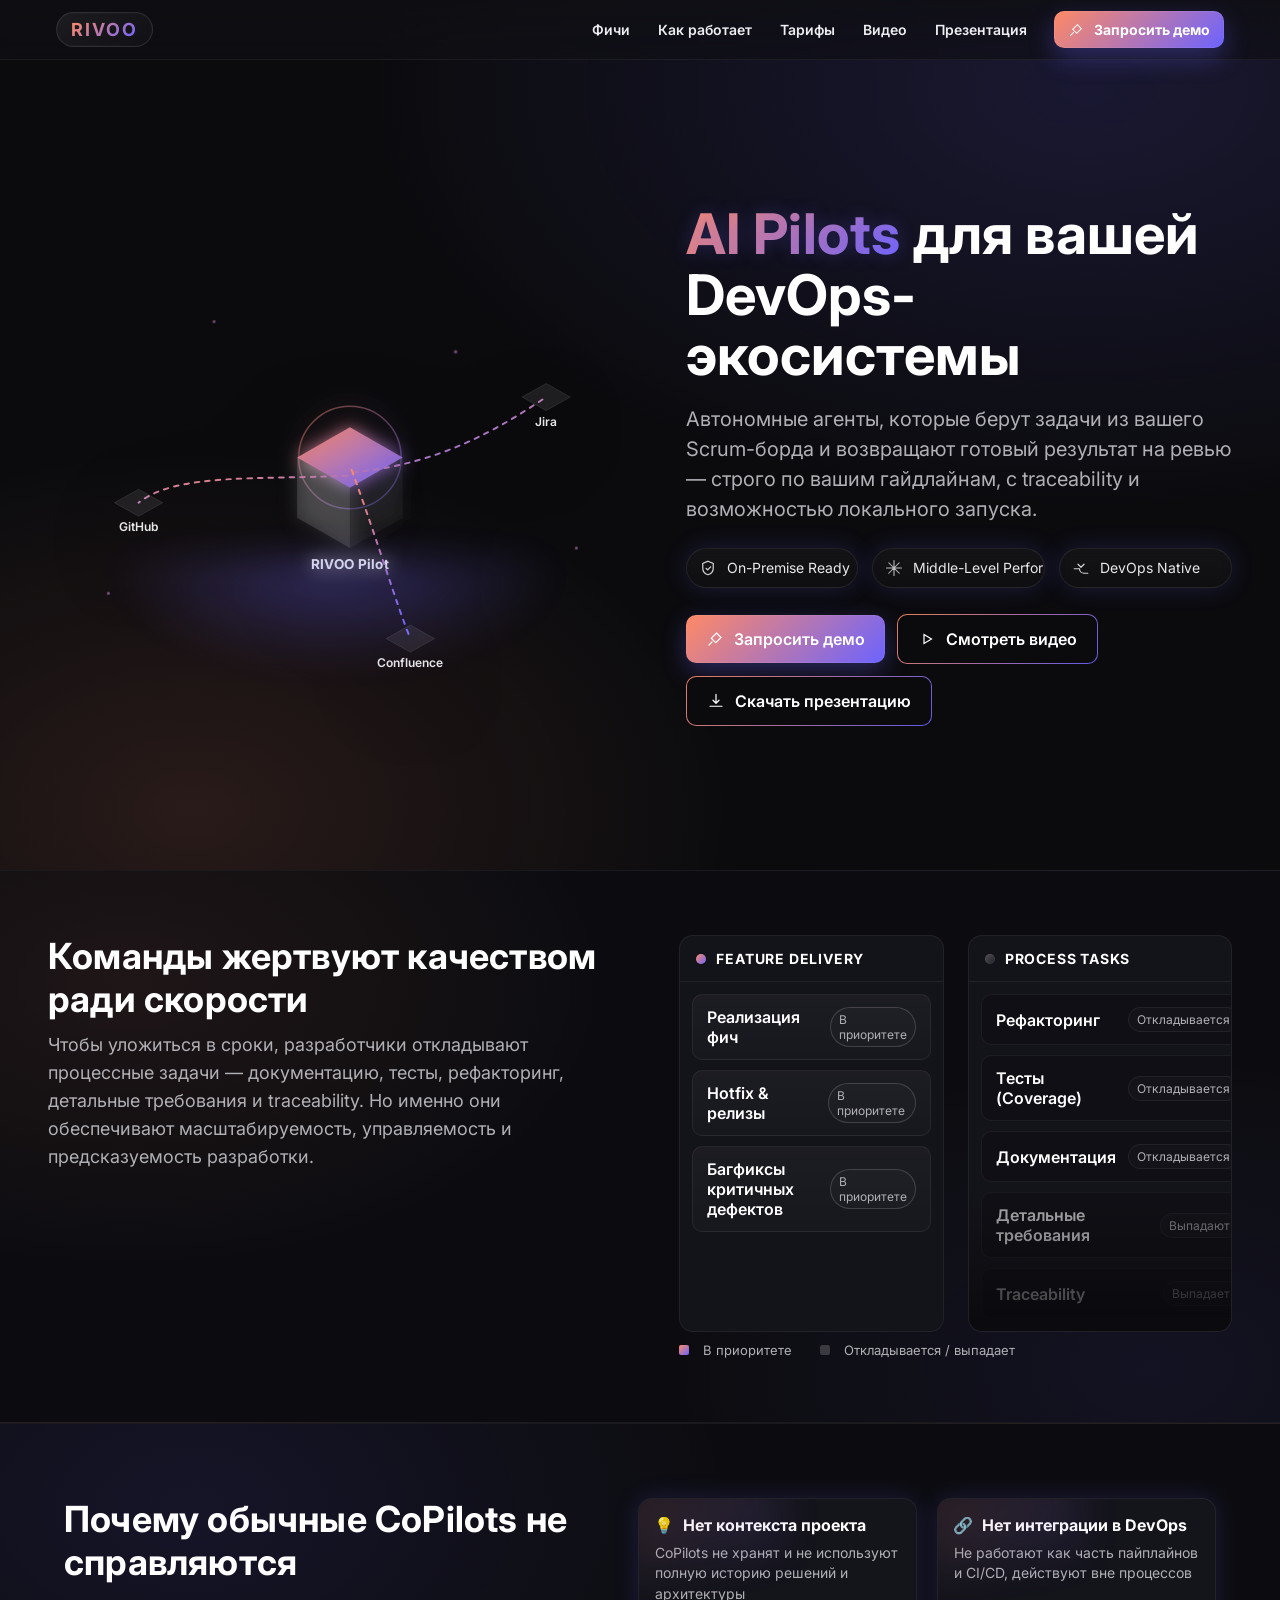
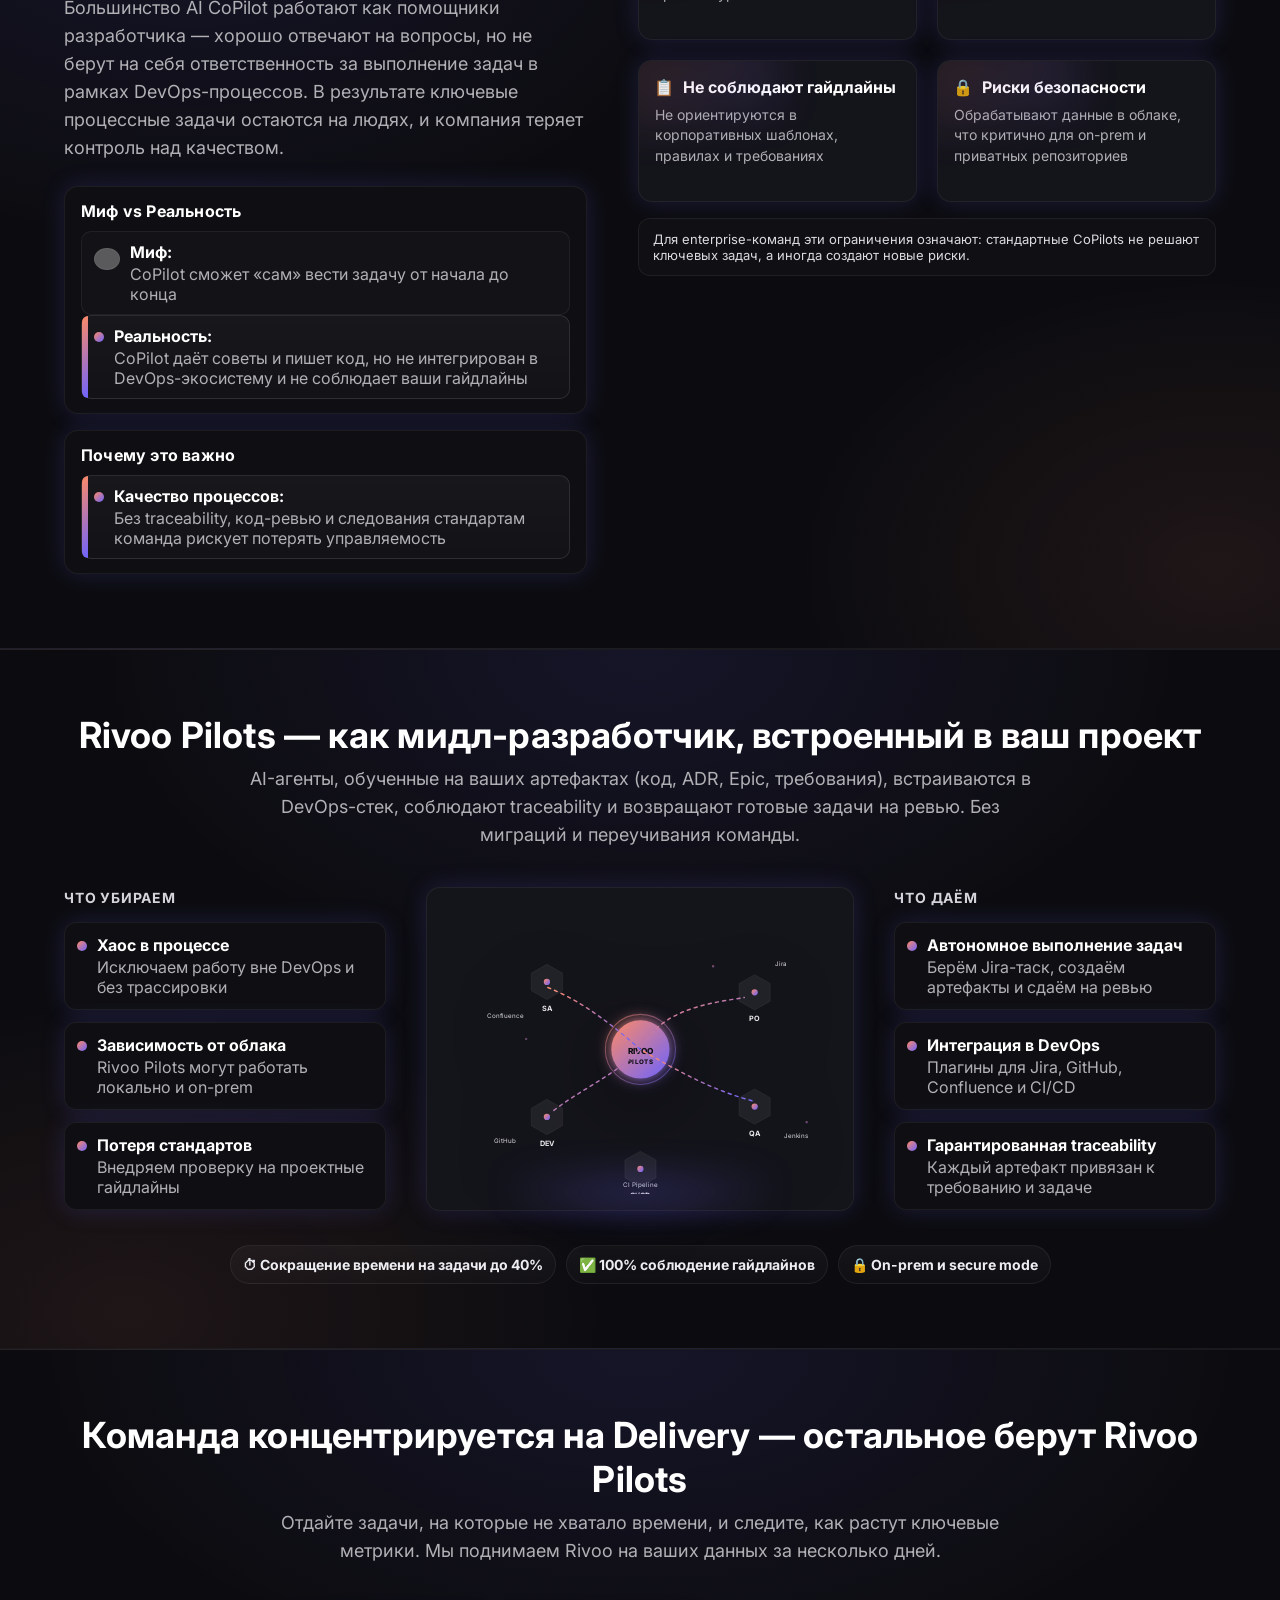
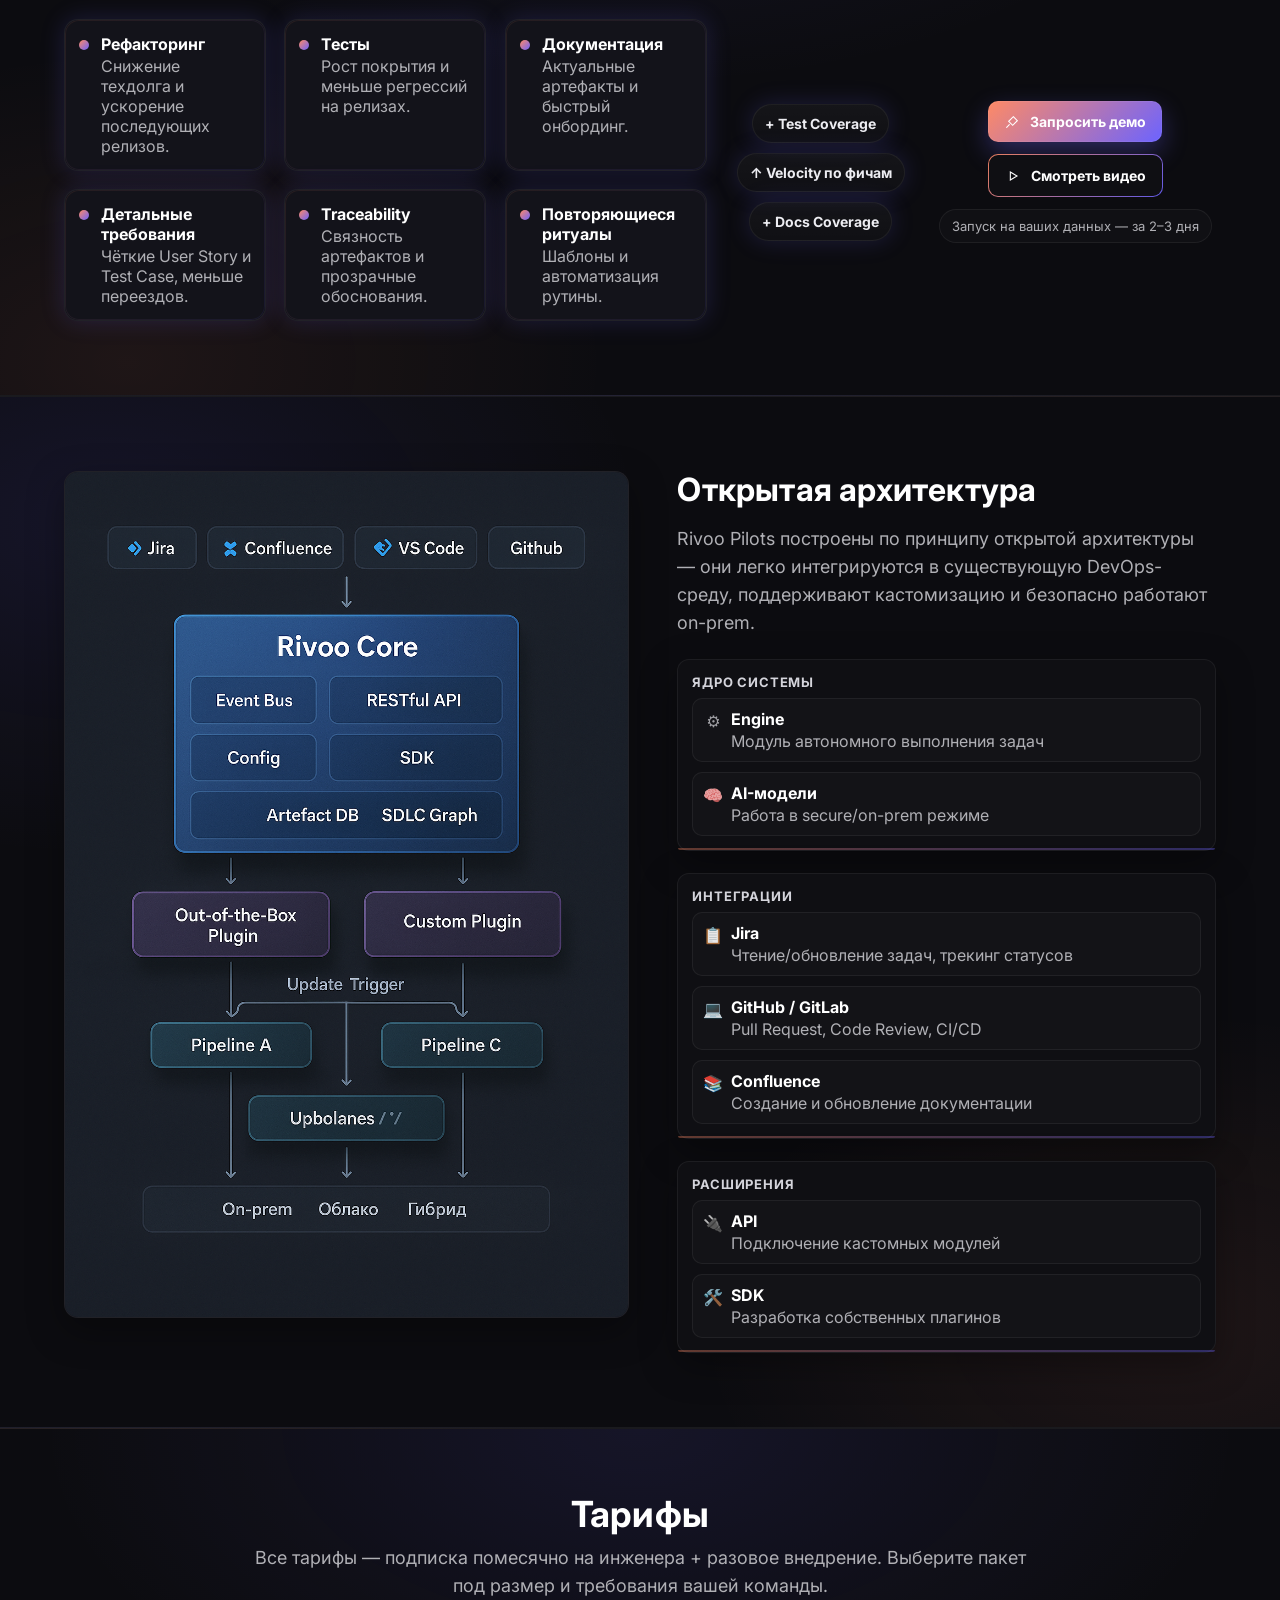
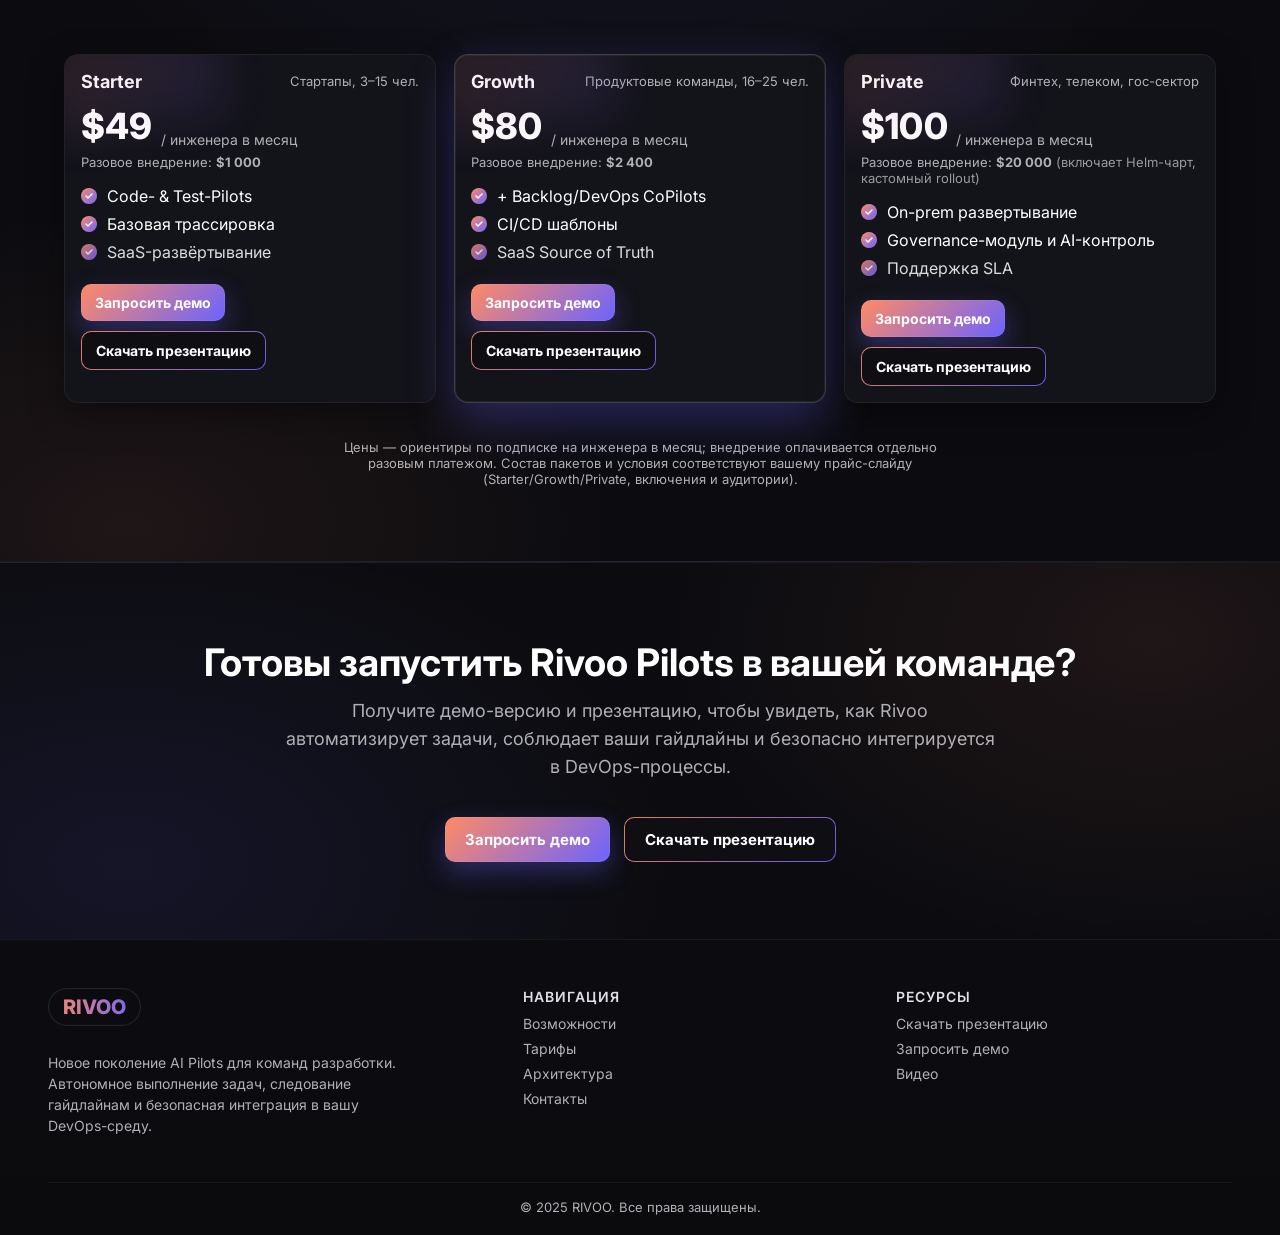
==== commit 82e588ac: "+ yandex forms" ====
--- a/index.html
+++ b/index.html
@@ -971,6 +971,41 @@
   </div>
 </footer>
 
+<!-- Demo request modal -->
+<!-- ===== DEMO REQUEST MODAL (Yandex Forms embed) ===== -->
+<!-- Overlay -->
+<div id="demo-modal-overlay" hidden></div>
+
+<!-- Modal -->
+<div id="demo-modal" role="dialog" aria-modal="true" aria-labelledby="demo-modal-title" hidden>
+  <div class="panel">
+    <header>
+      <h3 id="demo-modal-title" class="title">Запросить демо</h3>
+      <button class="close" type="button" data-close-demo aria-label="Закрыть модальное окно">Закрыть</button>
+    </header>
+
+    <div class="body">
+      <!-- Встроенная Яндекс Форма -->
+      <div class="iframe-wrap loading">
+        <!-- ЗАМЕНИТЕ XXXXXXXXXXXX на ID вашей формы (Публичная ссылка → forms.yandex.ru/u/XXXXXXXXXXXX/) -->
+        <iframe
+          id="ya-form"
+          src="https://forms.yandex.ru/u/689cd8284936390100d57166/?iframe=1"
+          title="Заявка на демо Rivoo"
+          loading="lazy"
+          referrerpolicy="no-referrer-when-downgrade"
+          allow="clipboard-write"
+        ></iframe>
+      </div>
+
+      <!-- Фолбэк для пользователей без JS -->
+      <noscript>
+        Форма для заявки: <a href="https://forms.yandex.ru/u/XXXXXXXXXXXX/" target="_blank" rel="noopener">открыть по ссылке</a>
+      </noscript>
+    </div>
+  </div>
+</div>
+
 
   <!-- External JS (no inline scripts) -->
   <script defer src="rivoo.js"></script>
--- a/styles.css
+++ b/styles.css
@@ -228,6 +228,11 @@
   filter: blur(18px); pointer-events:none; opacity:.8;
 }
 
+/* Отключаем заливку у всех кривых внутри HERO-SVG */
+svg path {
+  fill: none;
+}
+
 @media (max-width: 980px){
   .hero{grid-template-columns:1fr; padding:clamp(18px,5vw,40px)}
   .right{order:-1; min-height:380px;}
@@ -1091,3 +1096,44 @@
   }
 }
 
+
+/* --- Modal hardening / centering --- */
+#demo-modal-overlay{
+  position: fixed;
+  top:0; right:0; bottom:0; left:0; /* fallback вместо inset */
+  background: rgba(0,0,0,.55);
+  display: none;
+  z-index: 990;           /* выше шапки */
+  backdrop-filter: blur(2px);
+}
+
+#demo-modal{
+  position: fixed;
+  top:0; right:0; bottom:0; left:0; /* fallback вместо inset */
+  display: none;            /* по умолчанию скрыто */
+  z-index: 1000;            /* выше overlay */
+  padding: 24px;
+  /* Надёжное центрирование независимо от сторонних стилей */
+  display: none;
+}
+
+#demo-modal.is-open{
+  display: grid;            /* grid проще и надёжнее для центрирования */
+  place-items: center;      /* центр по вертикали/горизонтали */
+}
+
+#demo-modal .panel{
+  max-width: 720px;
+  width: 92vw;
+}
+
+body.modal-open{
+  overflow: hidden;         /* отключаем прокрутку фона, чтобы не «уползало» */
+}
+
+/* На всякий случай скрываем элементы с [hidden] принудительно */
+#demo-modal[hidden],
+#demo-modal-overlay[hidden]{
+  display: none !important;
+}
+
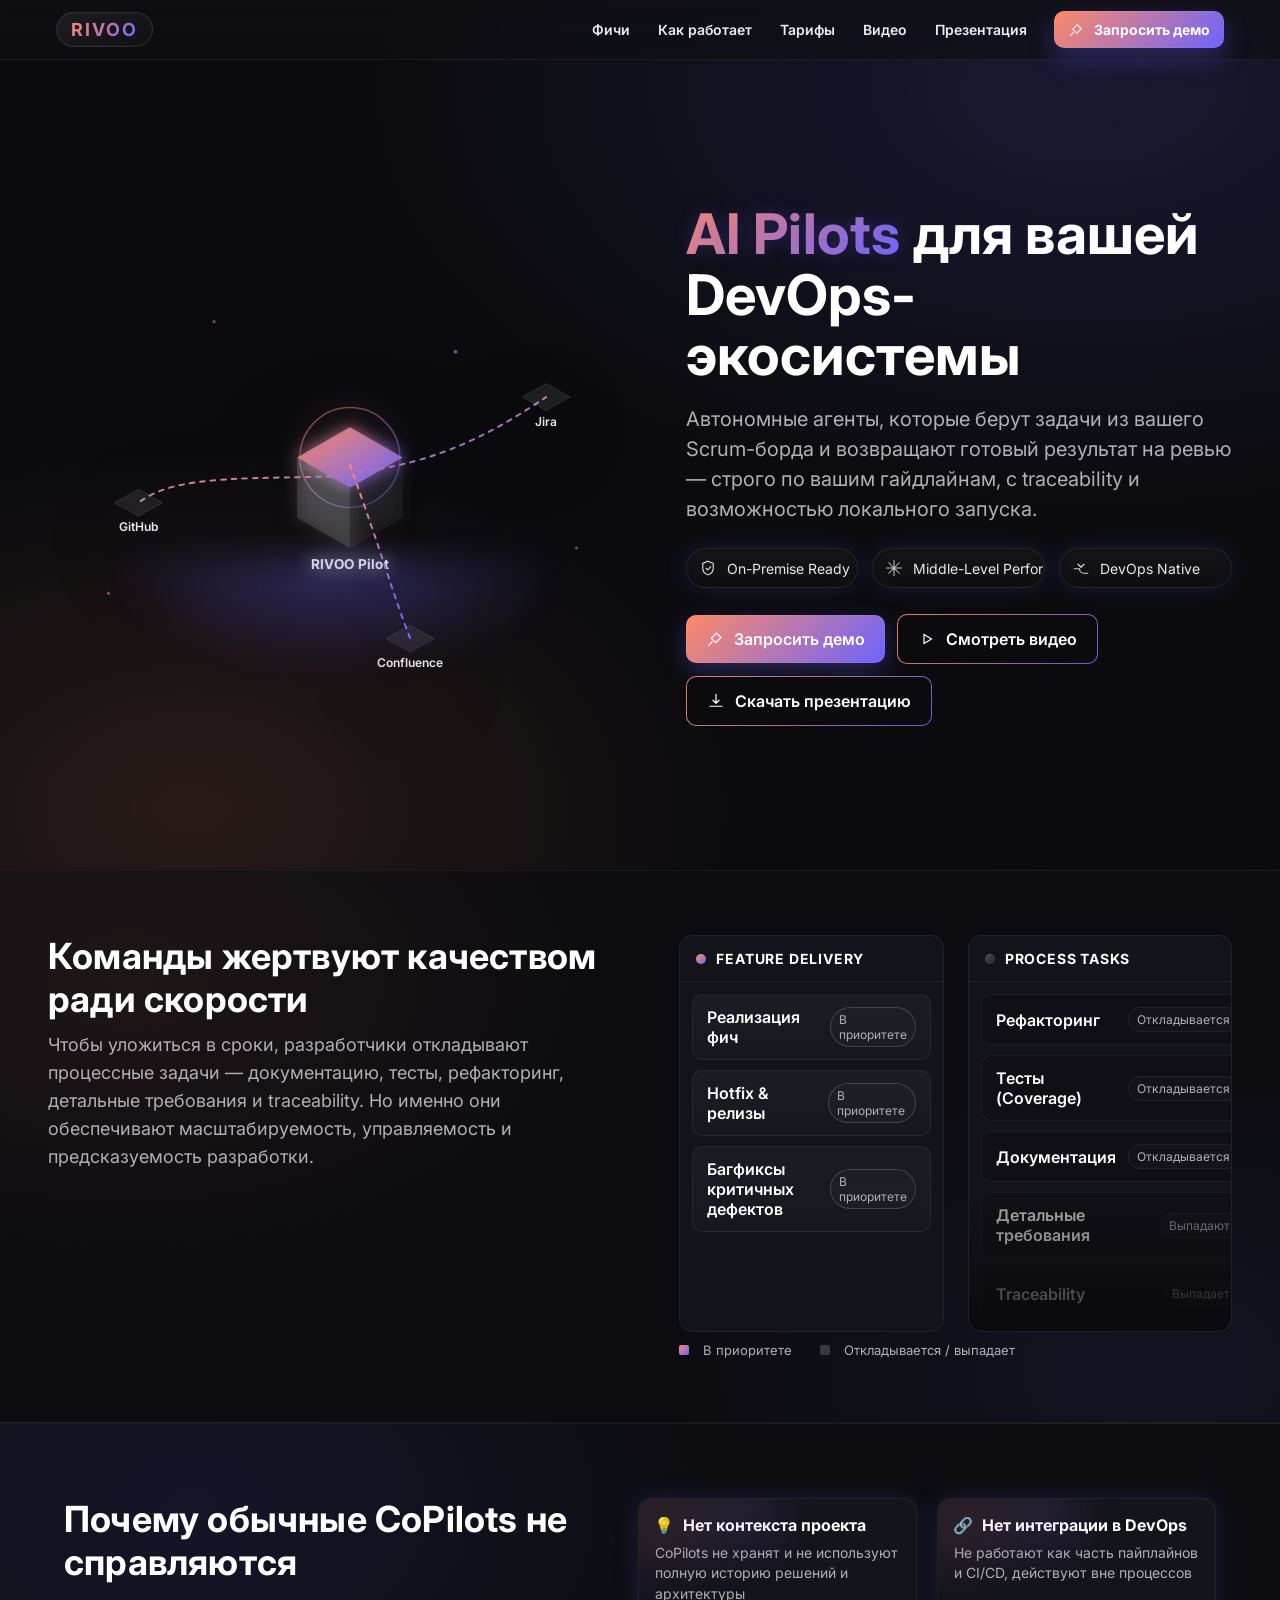
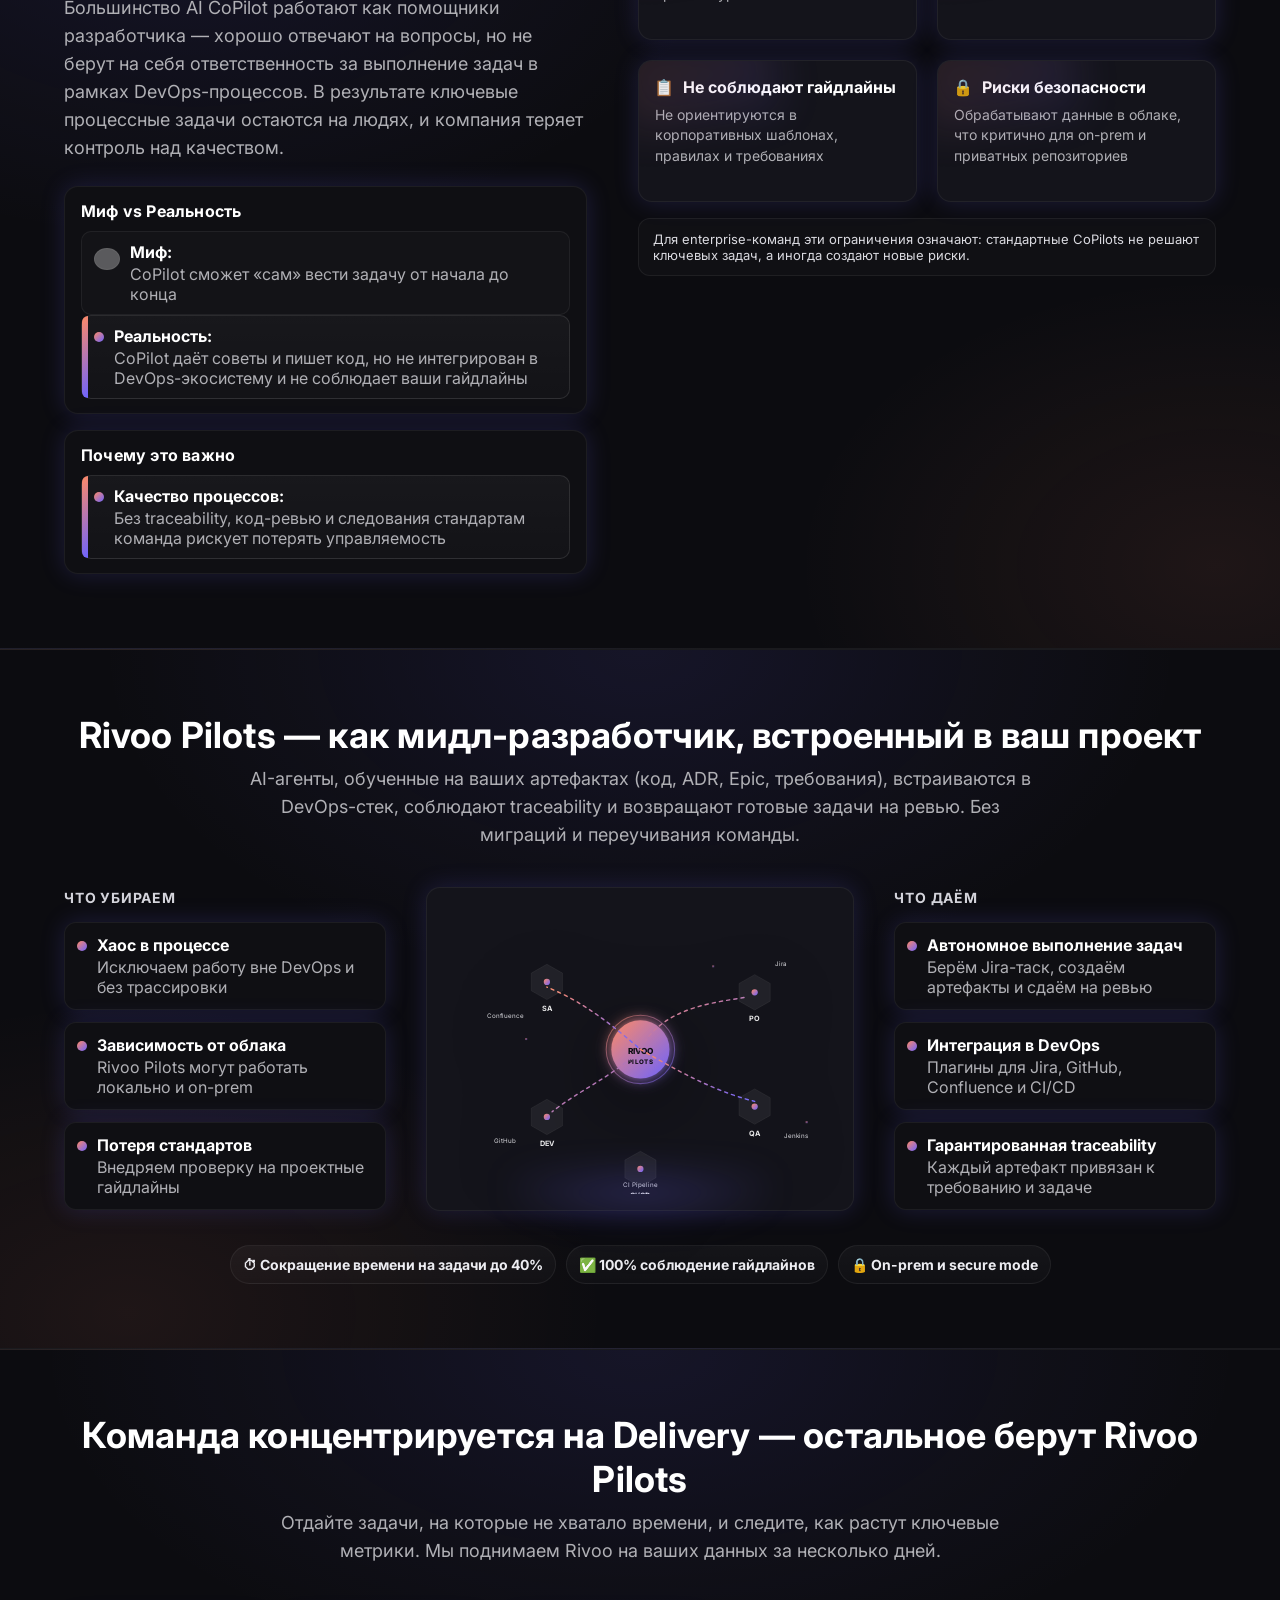
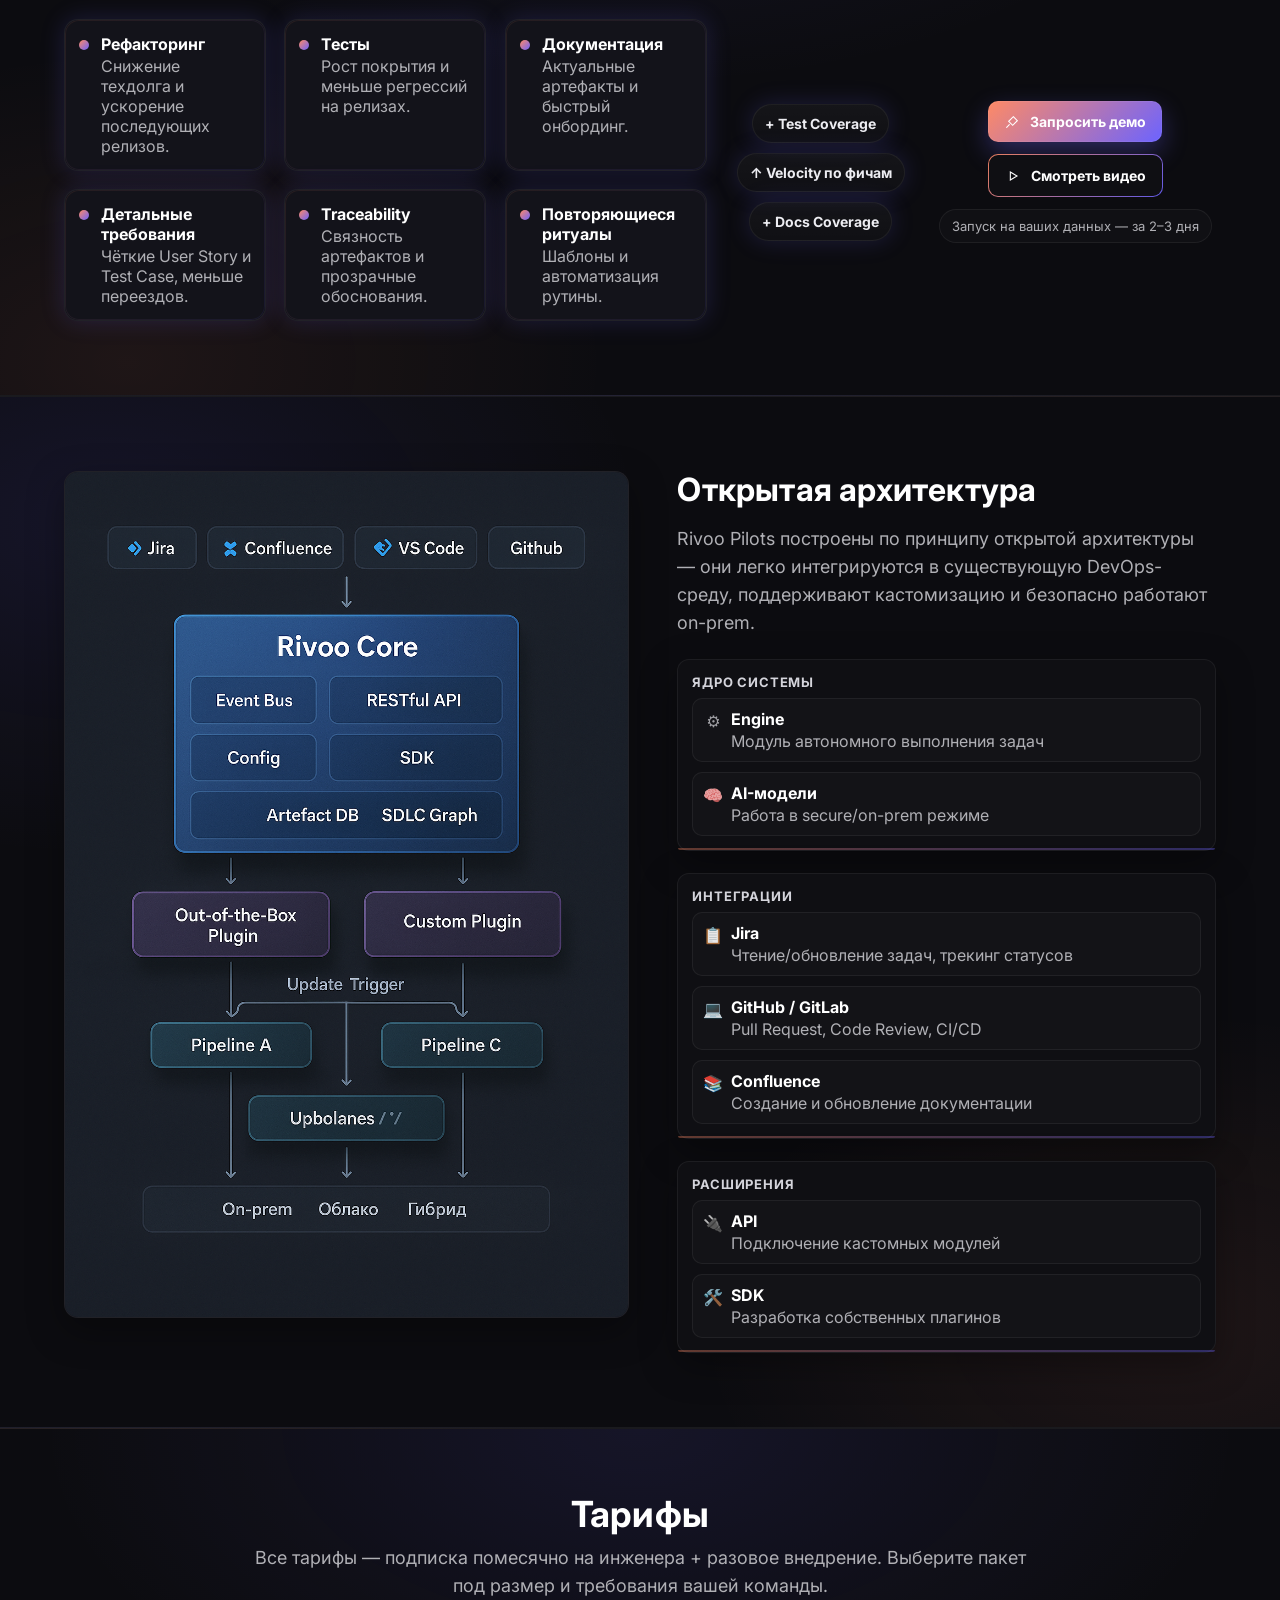
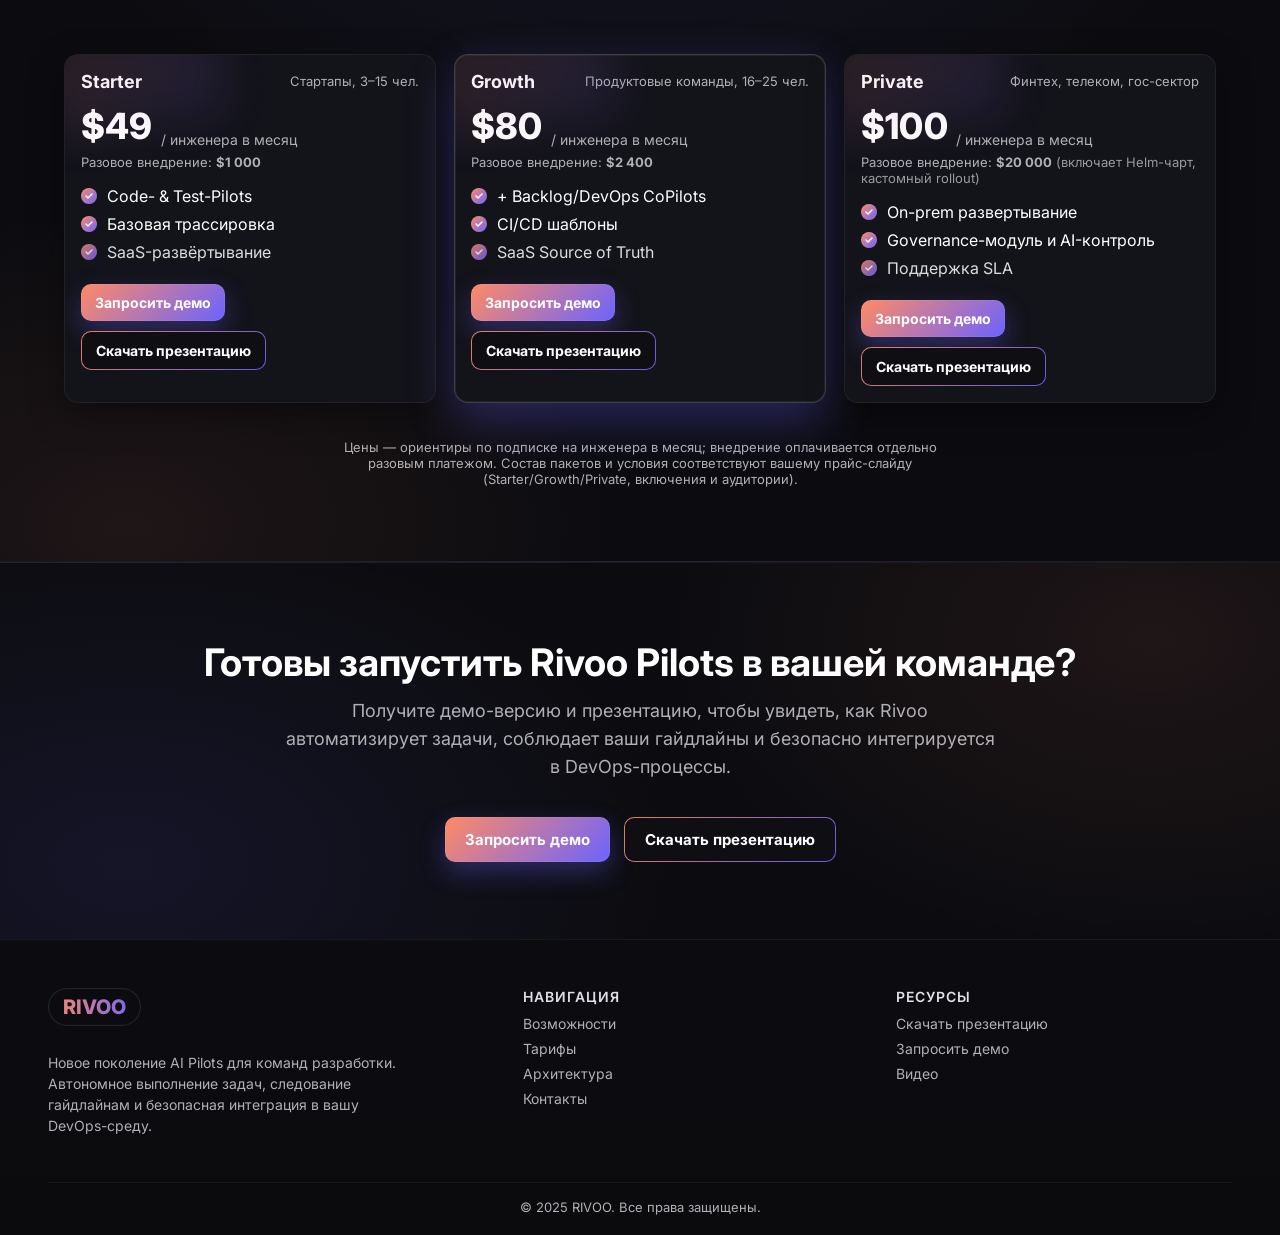
==== commit 17823901: "fix y forms" ====
--- a/index.html
+++ b/index.html
@@ -994,6 +994,7 @@
           title="Заявка на демо Rivoo"
           loading="lazy"
           referrerpolicy="no-referrer-when-downgrade"
+          style="display:block;width:100%;height:70vh;border:0;"
           allow="clipboard-write"
         ></iframe>
       </div>
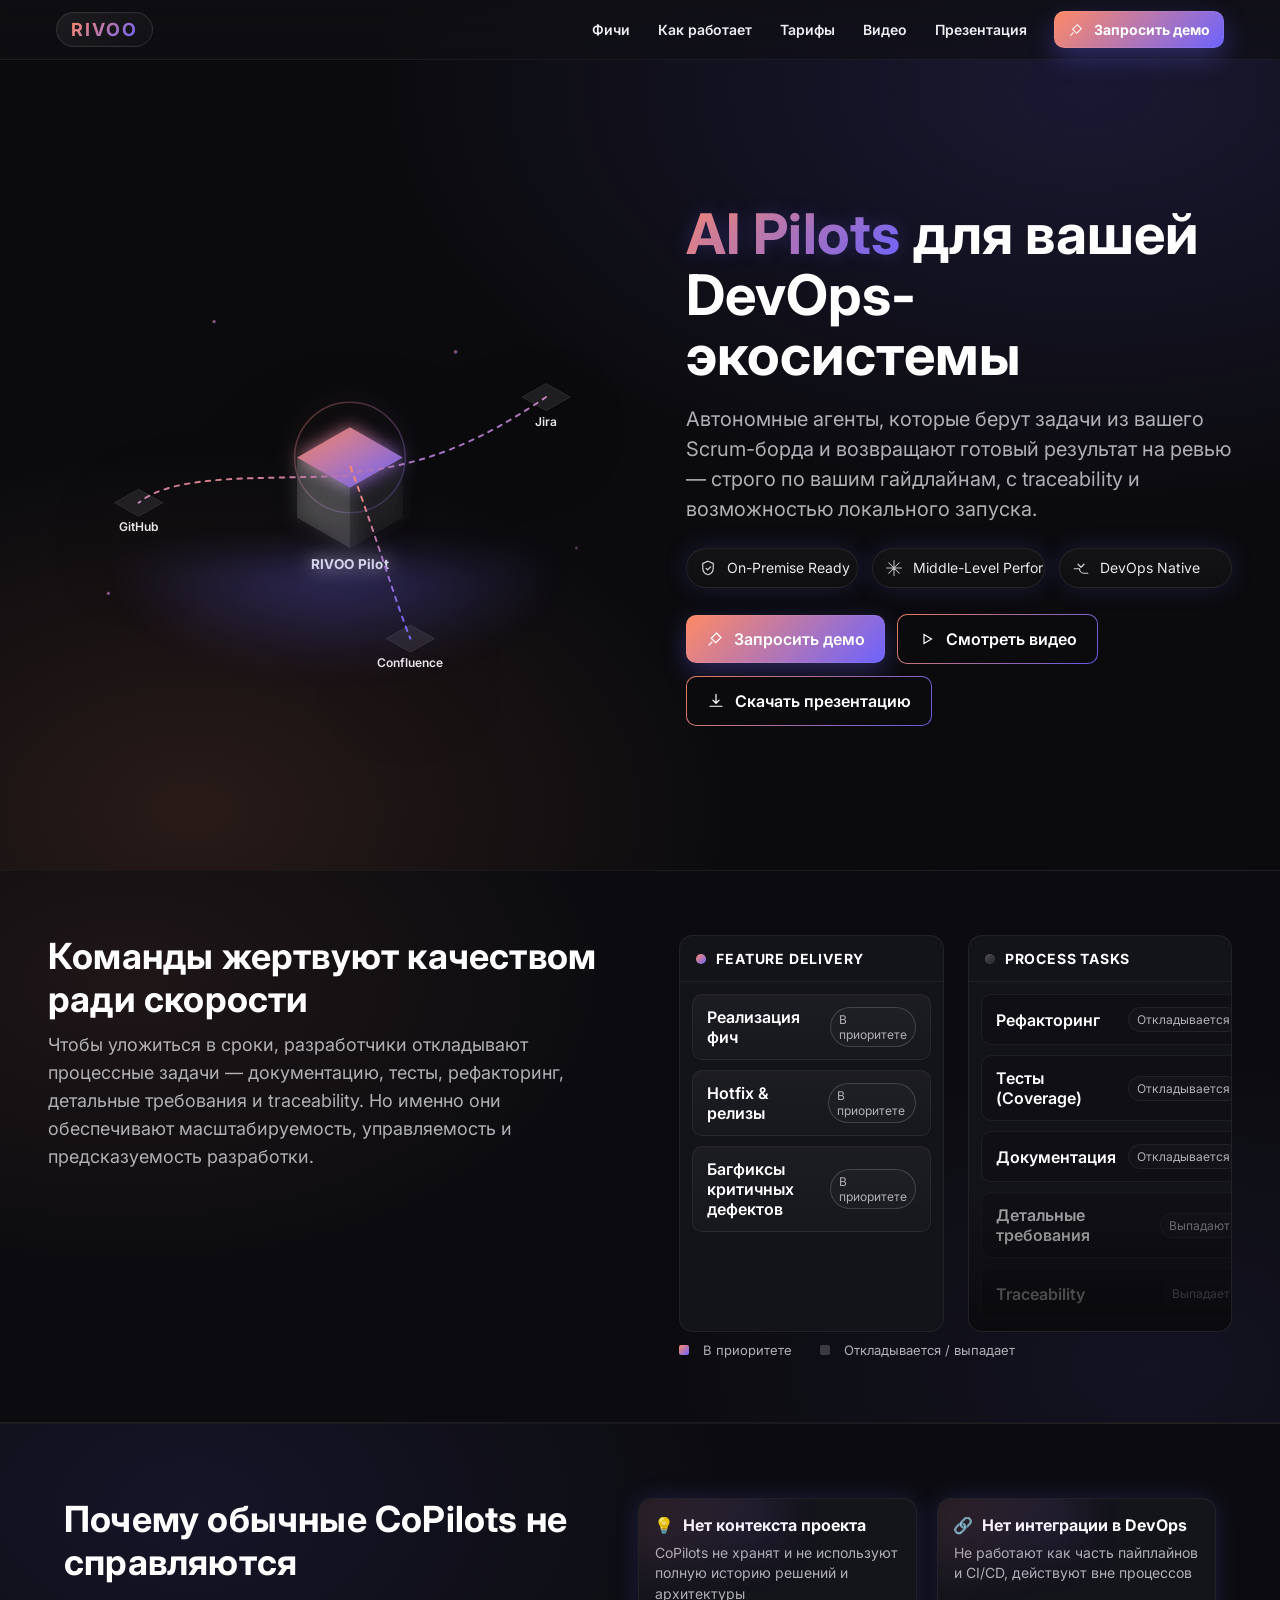
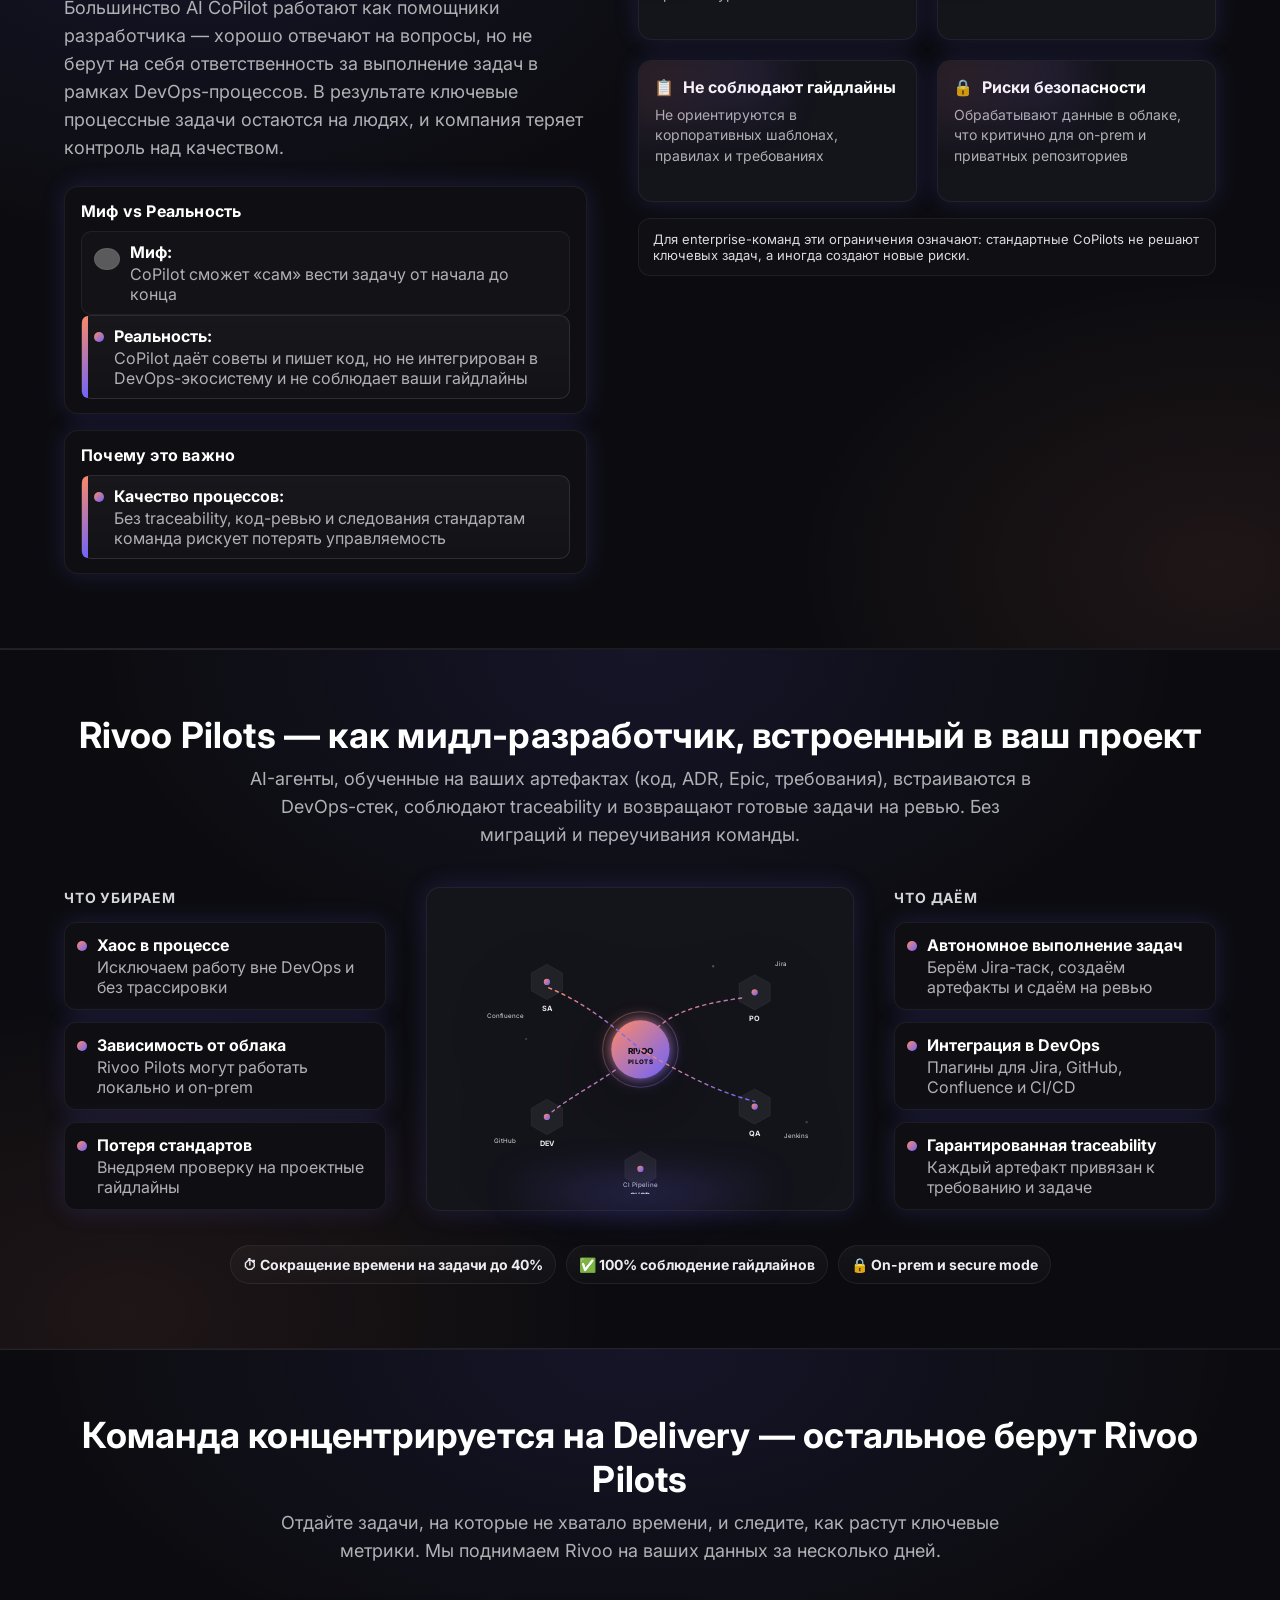
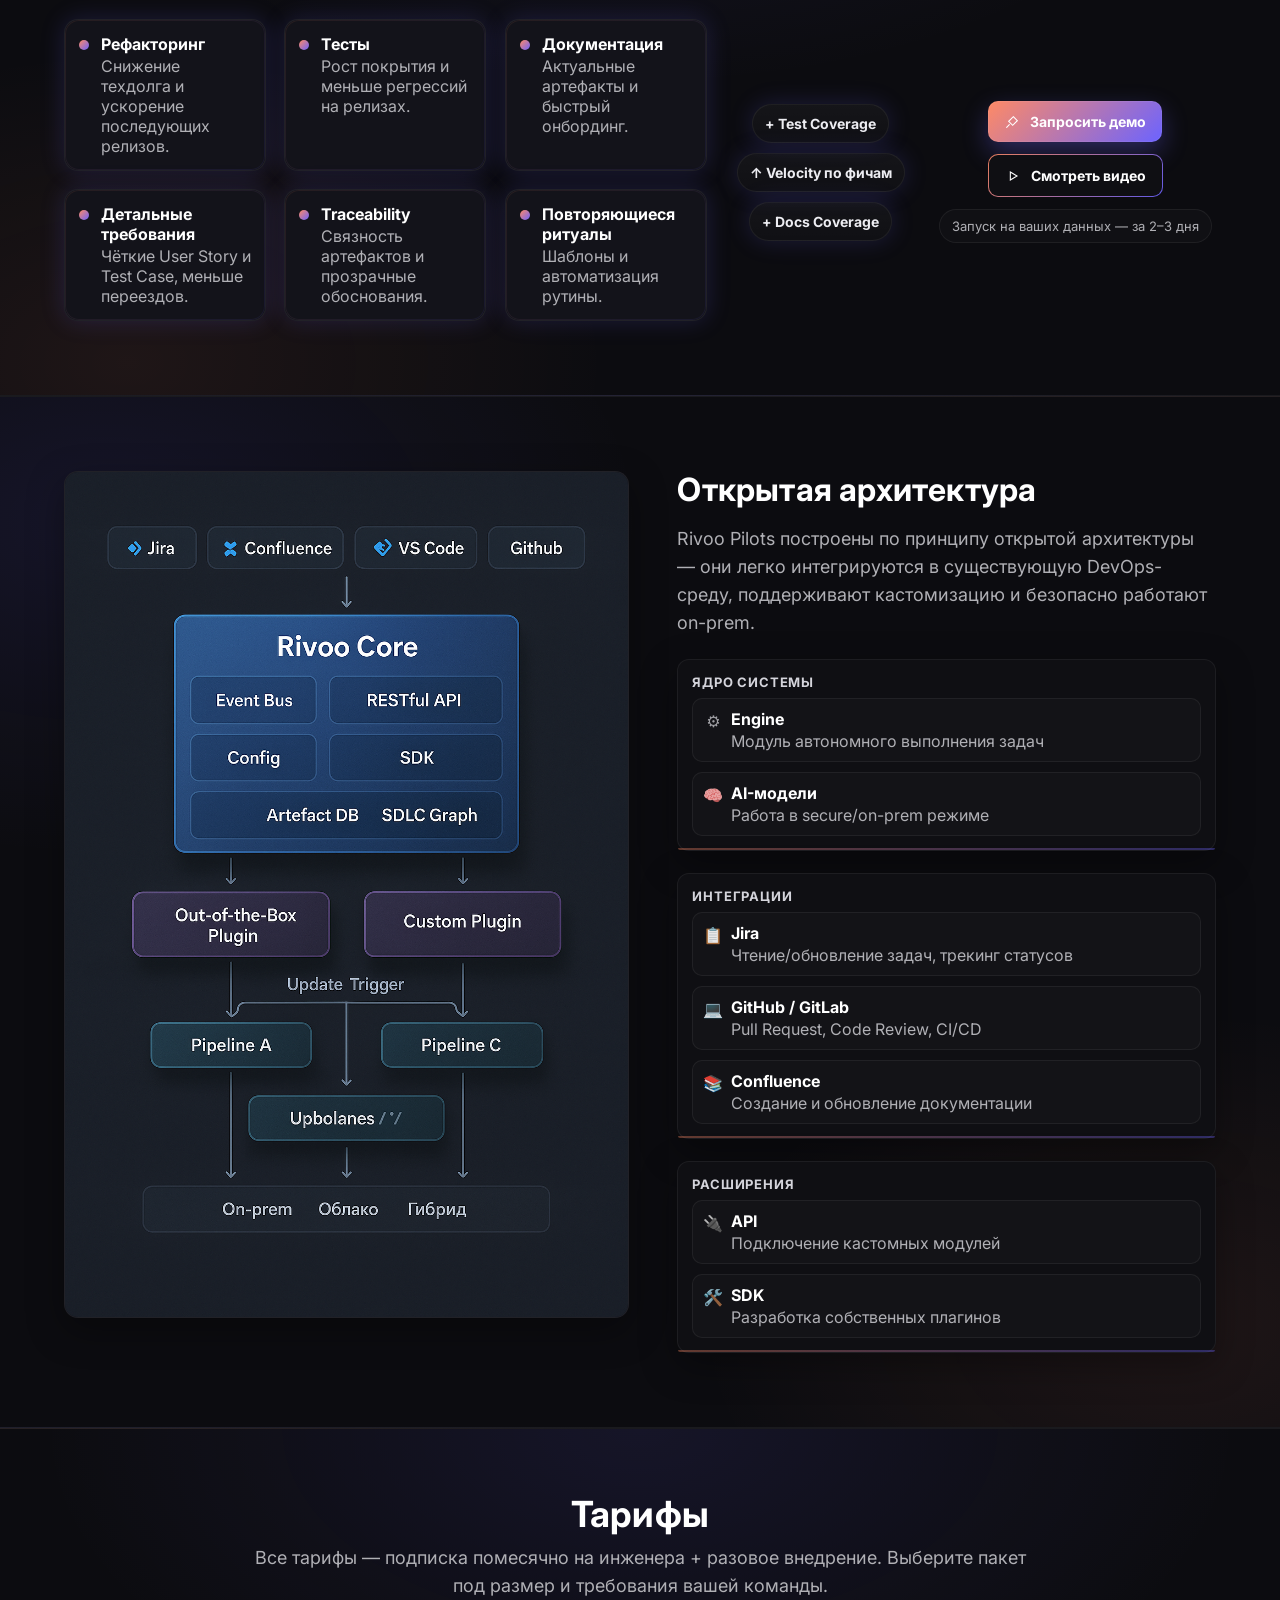
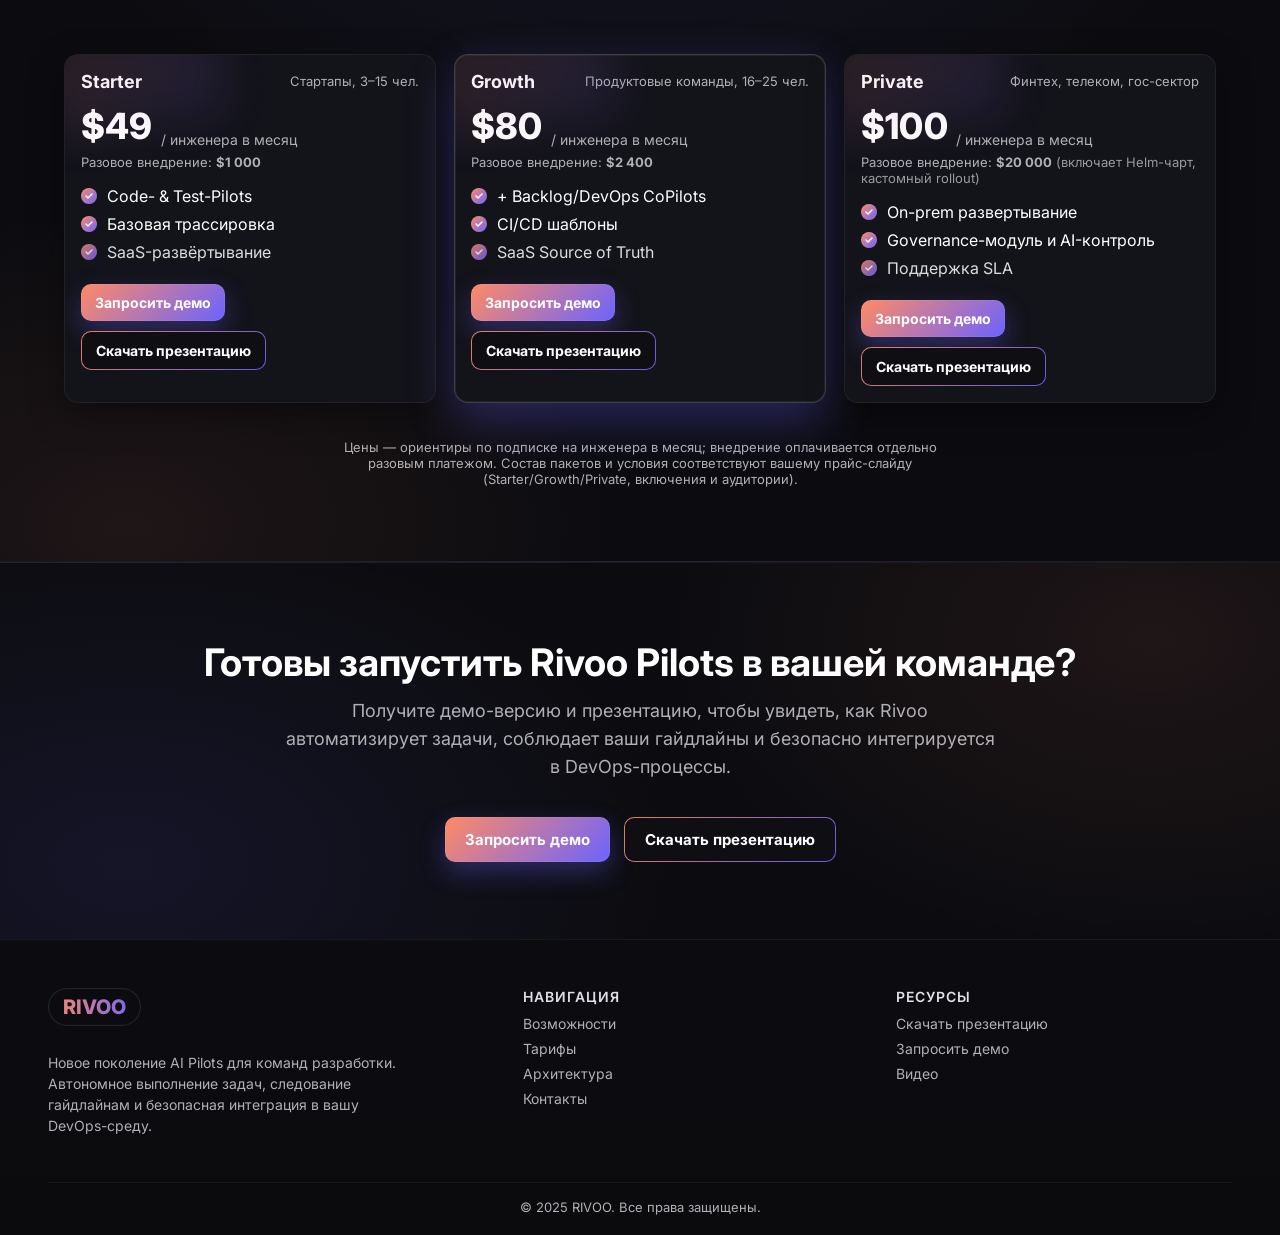
==== commit 264e7bfd: "add open YT tab" ====
--- a/index.html
+++ b/index.html
@@ -28,7 +28,7 @@
           <li><a href="#features" aria-label="К разделу Фичи">Фичи</a></li>
           <li><a href="#how" aria-label="К разделу Как работает">Как работает</a></li>
           <li><a href="#pricing" aria-label="К разделу Тарифы">Тарифы</a></li>
-          <li><a href="#video" aria-label="К разделу Видео">Видео</a></li>
+          <li><a href="#video" class="btn-video" data-video-url="ttps://www.youtube.com/watch?v=s-I1NWoBk6w" aria-label="К разделу Видео">Видео</a></li>
           <li><a href="#deck.pdf" aria-label="Скачать презентацию">Презентация</a></li>
         </ul>
 
@@ -53,7 +53,7 @@
       <a href="#features">Фичи</a>
       <a href="#how">Как работает</a>
       <a href="#pricing">Тарифы</a>
-      <a href="#video">Видео</a>
+      <a href="#video" class="btn-video" data-video-url="ttps://www.youtube.com/watch?v=s-I1NWoBk6w">Видео</a>
       <div class="sheet-cta">
         <a class="hd-cta" href="#demo">Запросить демо</a>
       </div>
@@ -197,7 +197,7 @@
           </svg>
           Запросить демо
         </a>
-        <a class="btn btn-secondary" href="#video" aria-label="Смотреть видео о продукте">
+        <a class="btn btn-secondary" href="#video" class="btn-video" data-video-url="ttps://www.youtube.com/watch?v=s-I1NWoBk6w" aria-label="Смотреть видео о продукте">
           <svg width="18" height="18" viewBox="0 0 24 24" fill="none" aria-hidden="true">
             <path d="M8 6l10 6-10 6V6z" stroke="currentColor" stroke-width="1.6"/>
           </svg>
@@ -654,7 +654,7 @@
         </svg>
         Запросить демо
       </a>
-      <a class="btn btn-secondary" href="#video" aria-label="Смотреть видео о продукте">
+      <a class="btn btn-secondary" href="#video" class="btn-video" data-video-url="ttps://www.youtube.com/watch?v=s-I1NWoBk6w" aria-label="Смотреть видео о продукте">
         <svg width="16" height="16" viewBox="0 0 24 24" fill="none" aria-hidden="true">
           <path d="M8 6l10 6-10 6V6z" stroke="currentColor" stroke-width="1.6"/>
         </svg>
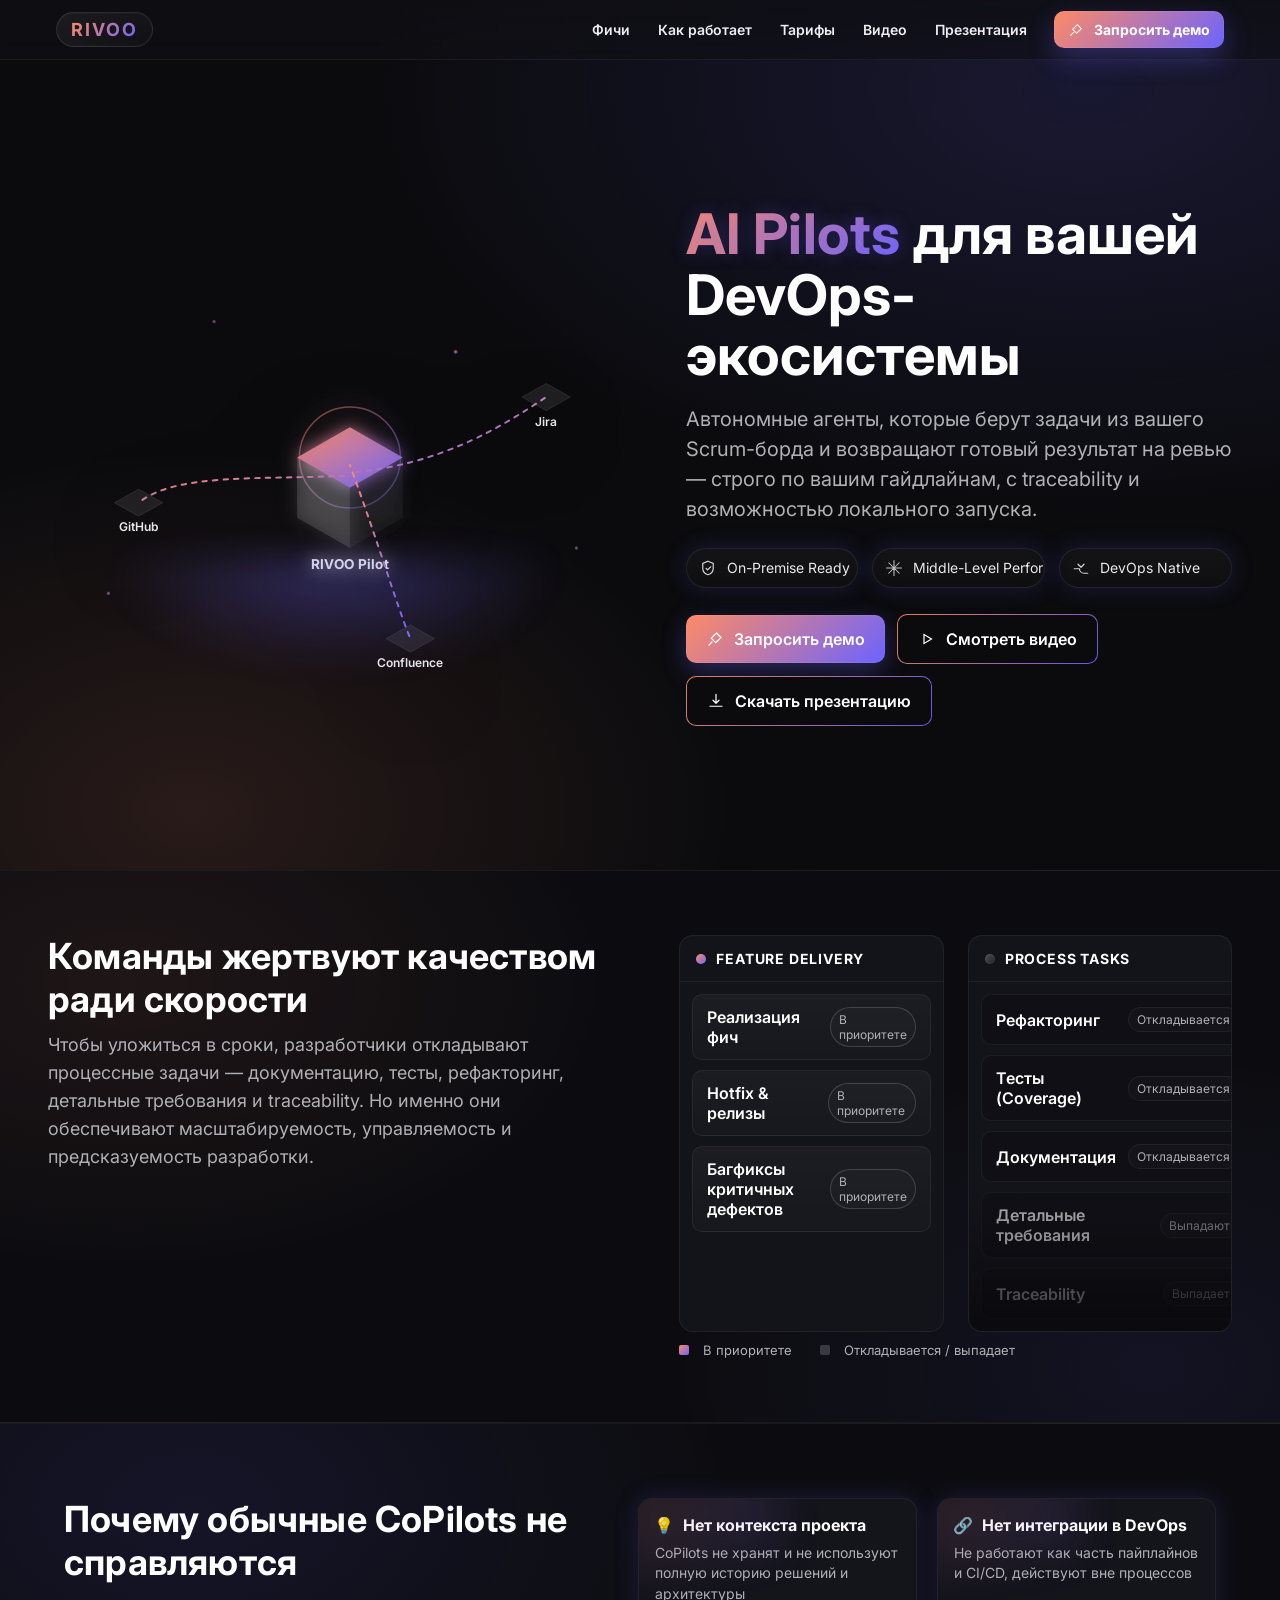
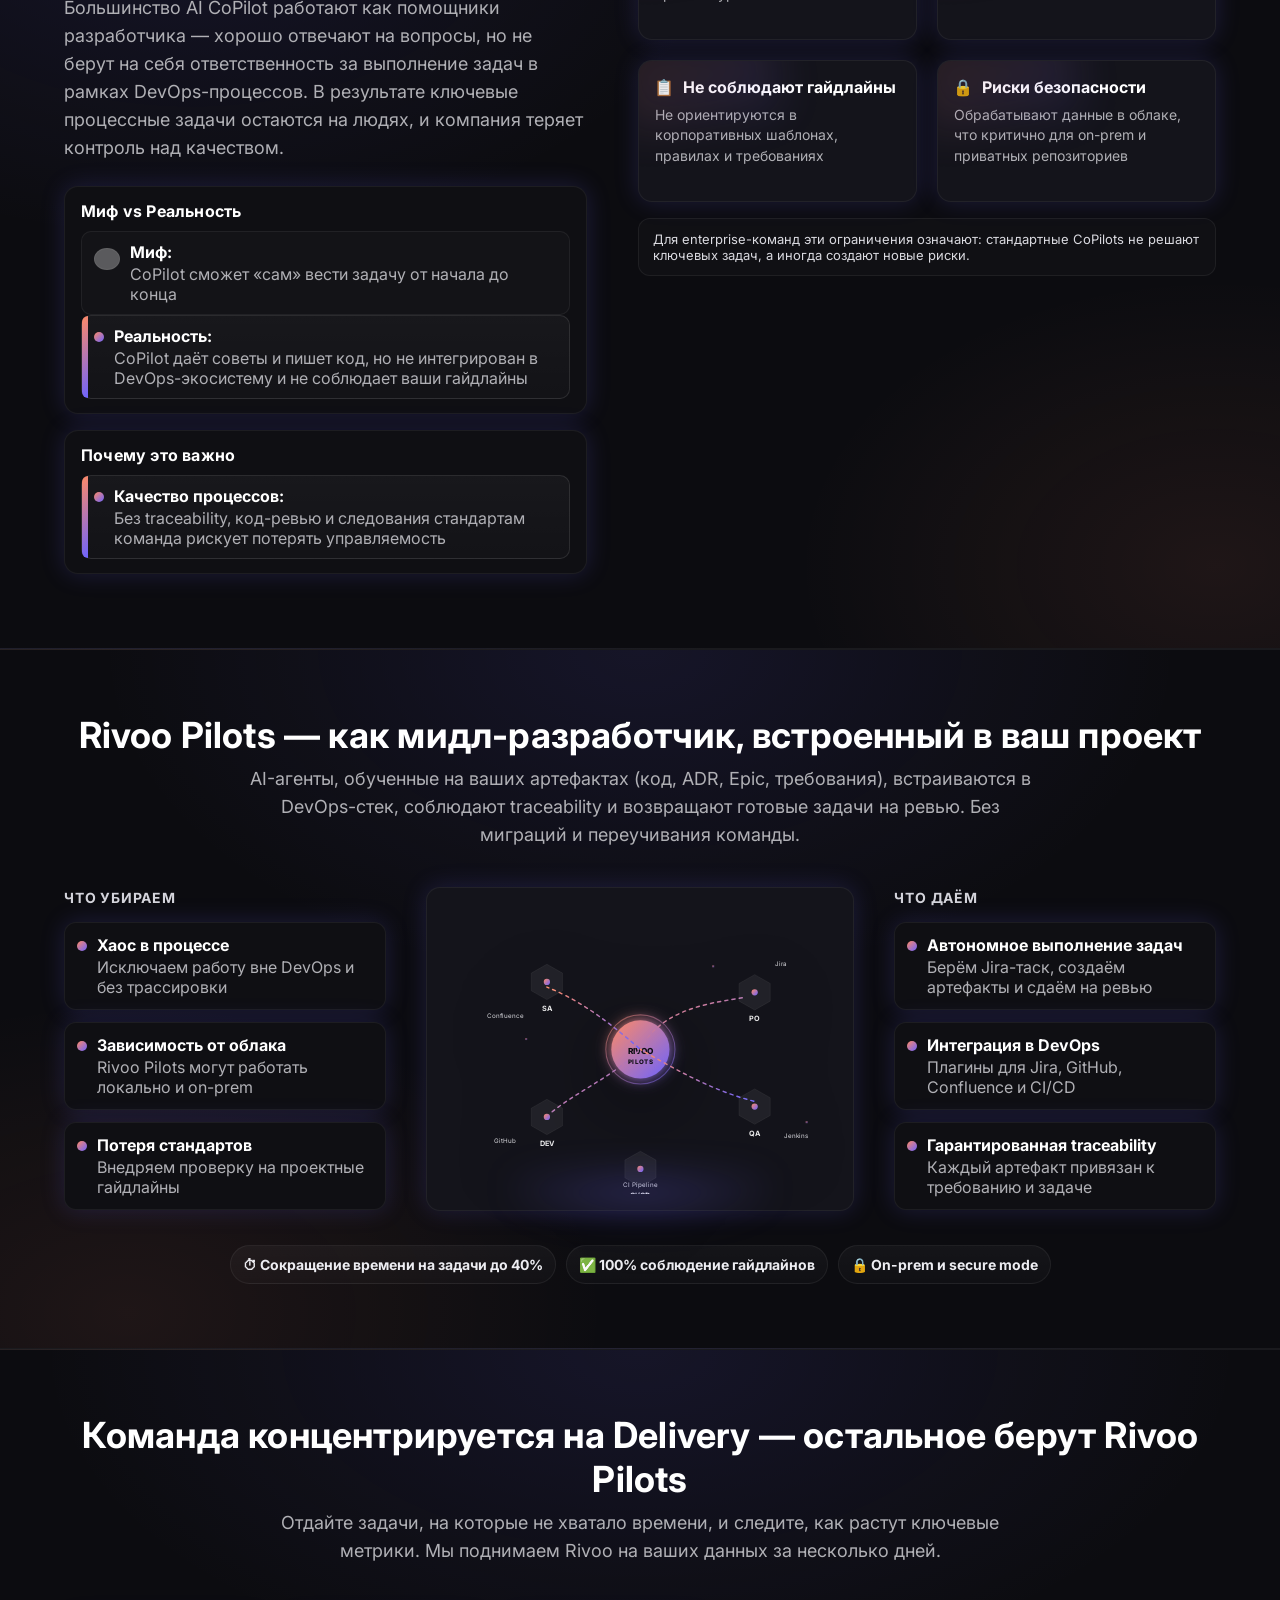
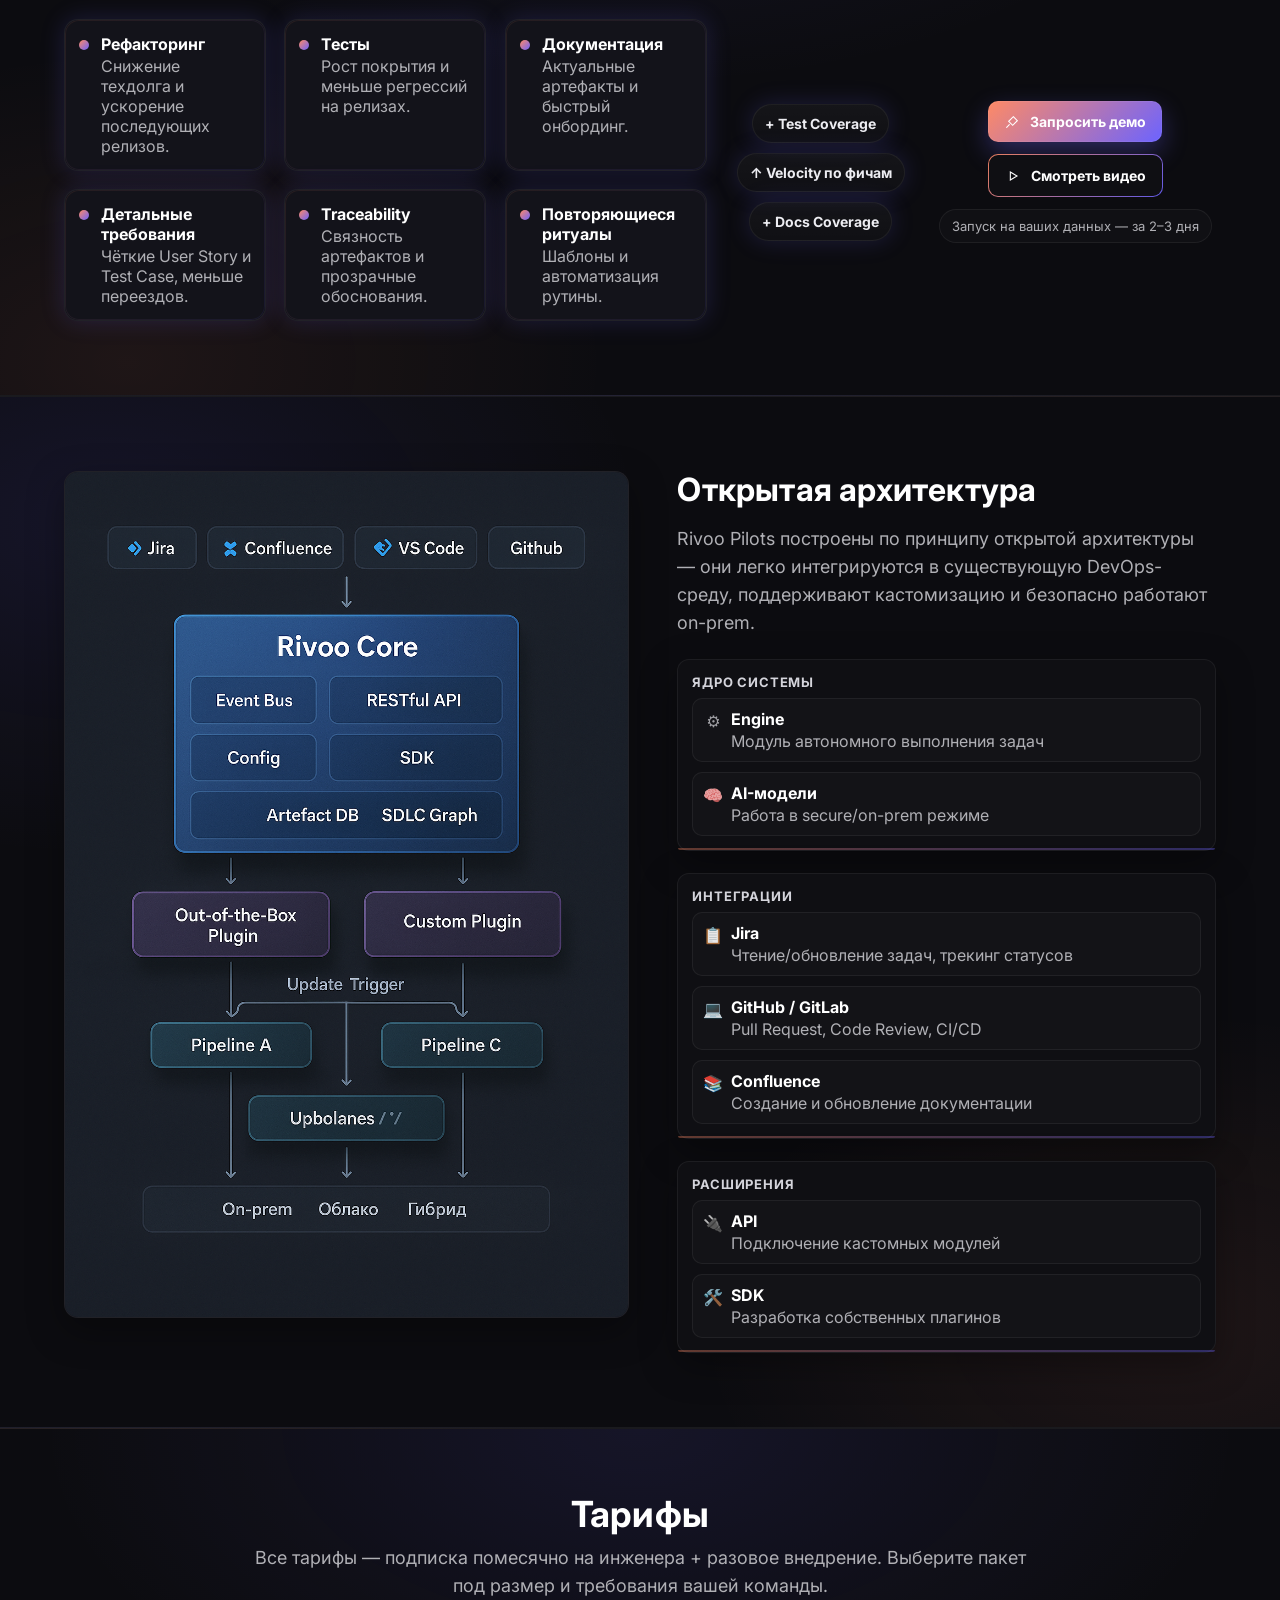
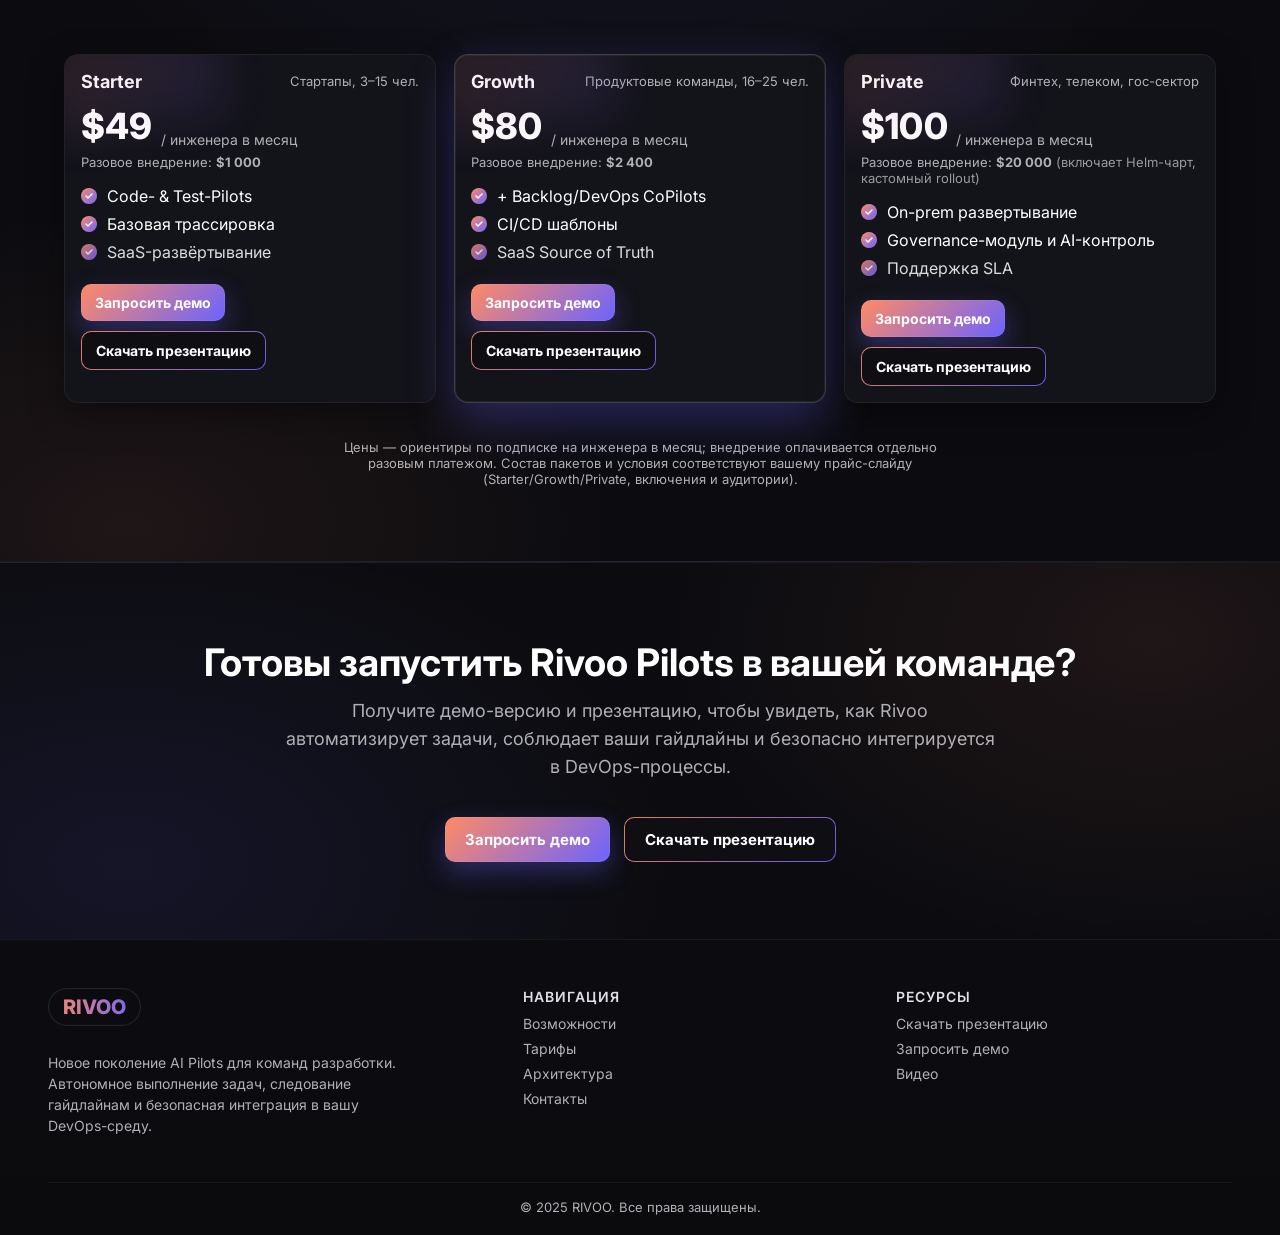
==== commit 24426446: "fix YT tab opening" ====
--- a/index.html
+++ b/index.html
@@ -28,7 +28,7 @@
           <li><a href="#features" aria-label="К разделу Фичи">Фичи</a></li>
           <li><a href="#how" aria-label="К разделу Как работает">Как работает</a></li>
           <li><a href="#pricing" aria-label="К разделу Тарифы">Тарифы</a></li>
-          <li><a href="#video" class="btn-video" data-video-url="ttps://www.youtube.com/watch?v=s-I1NWoBk6w" aria-label="К разделу Видео">Видео</a></li>
+          <li><a href="#video" class="btn-video" data-video-url="https://www.youtube.com/watch?v=s-I1NWoBk6w" aria-label="К разделу Видео">Видео</a></li>
           <li><a href="#deck.pdf" aria-label="Скачать презентацию">Презентация</a></li>
         </ul>
 
@@ -53,7 +53,7 @@
       <a href="#features">Фичи</a>
       <a href="#how">Как работает</a>
       <a href="#pricing">Тарифы</a>
-      <a href="#video" class="btn-video" data-video-url="ttps://www.youtube.com/watch?v=s-I1NWoBk6w">Видео</a>
+      <a href="#video" class="btn-video" data-video-url="https://www.youtube.com/watch?v=s-I1NWoBk6w">Видео</a>
       <div class="sheet-cta">
         <a class="hd-cta" href="#demo">Запросить демо</a>
       </div>
@@ -197,7 +197,7 @@
           </svg>
           Запросить демо
         </a>
-        <a class="btn btn-secondary" href="#video" class="btn-video" data-video-url="ttps://www.youtube.com/watch?v=s-I1NWoBk6w" aria-label="Смотреть видео о продукте">
+        <a class="btn btn-secondary" href="#video" class="btn-video" data-video-url="https://www.youtube.com/watch?v=s-I1NWoBk6w" aria-label="Смотреть видео о продукте">
           <svg width="18" height="18" viewBox="0 0 24 24" fill="none" aria-hidden="true">
             <path d="M8 6l10 6-10 6V6z" stroke="currentColor" stroke-width="1.6"/>
           </svg>
@@ -654,7 +654,7 @@
         </svg>
         Запросить демо
       </a>
-      <a class="btn btn-secondary" href="#video" class="btn-video" data-video-url="ttps://www.youtube.com/watch?v=s-I1NWoBk6w" aria-label="Смотреть видео о продукте">
+      <a class="btn btn-secondary" href="#video" class="btn-video" data-video-url="https://www.youtube.com/watch?v=s-I1NWoBk6w" aria-label="Смотреть видео о продукте">
         <svg width="16" height="16" viewBox="0 0 24 24" fill="none" aria-hidden="true">
           <path d="M8 6l10 6-10 6V6z" stroke="currentColor" stroke-width="1.6"/>
         </svg>
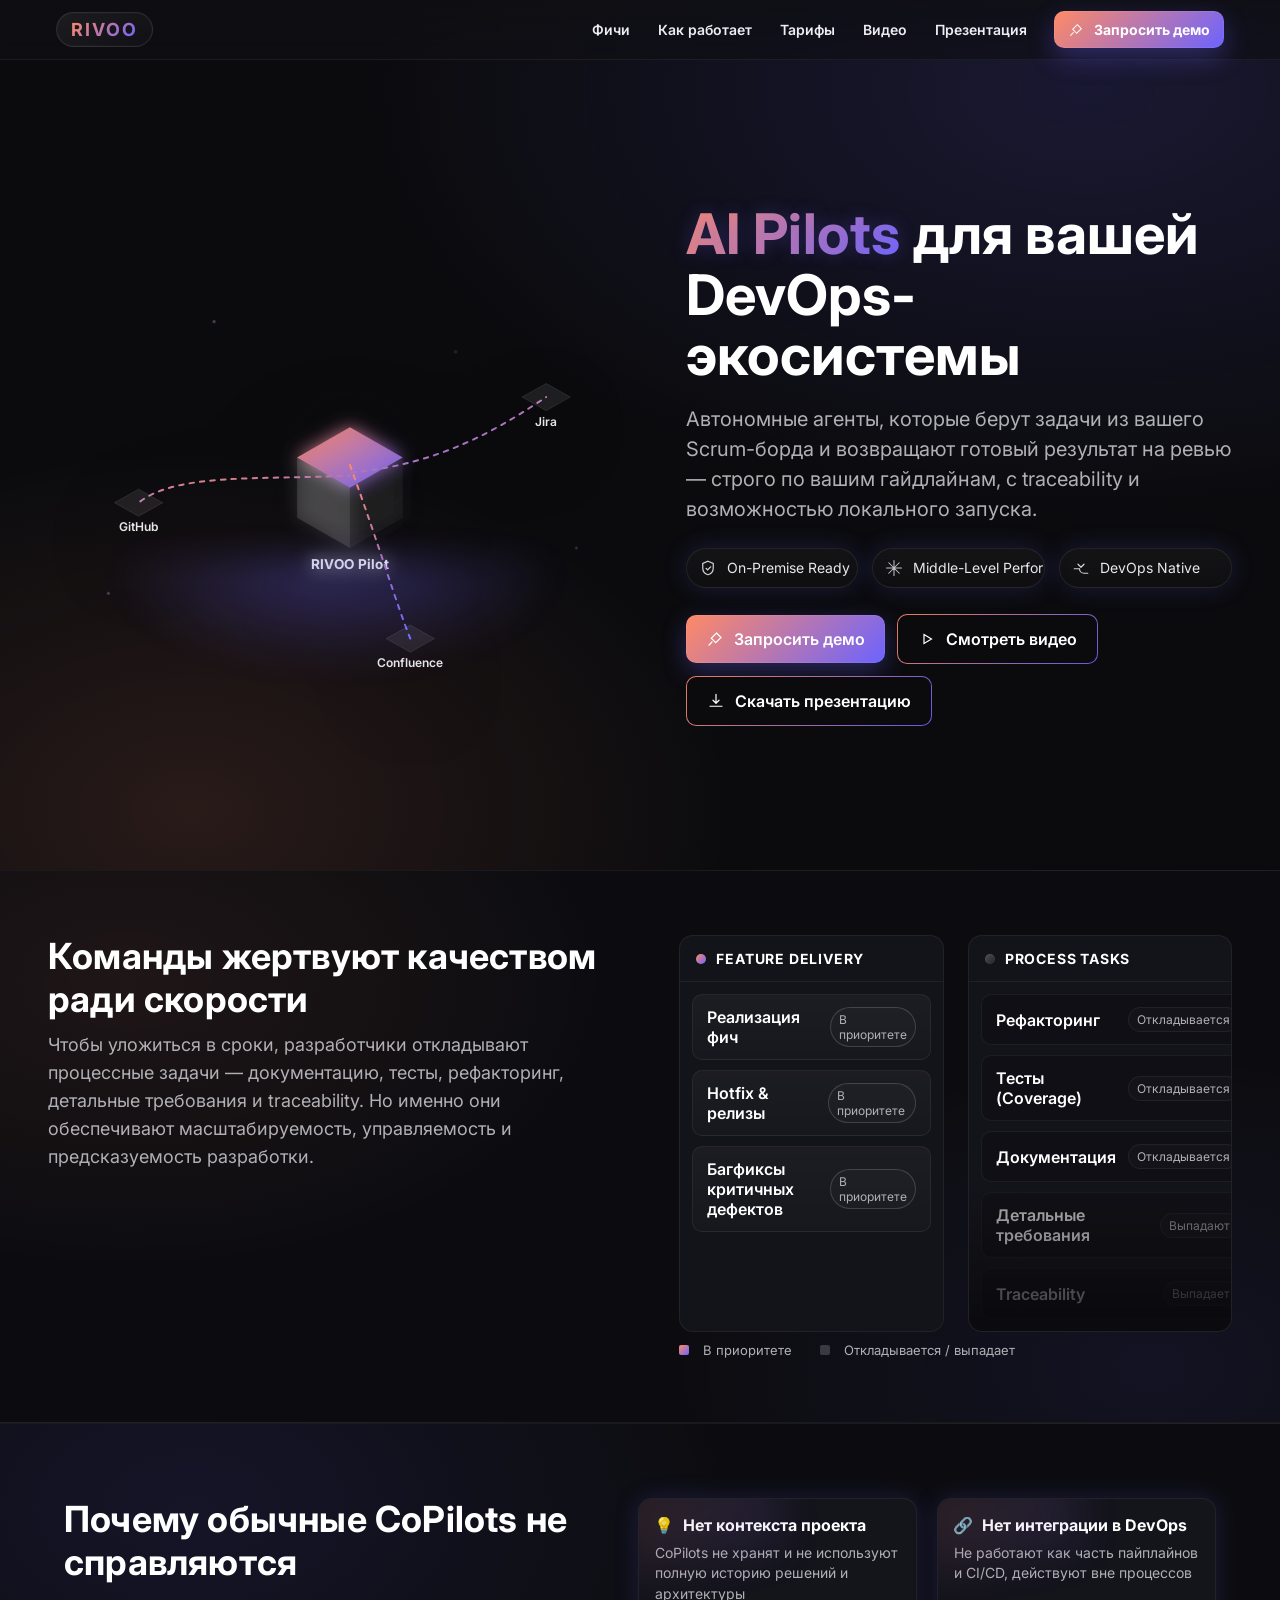
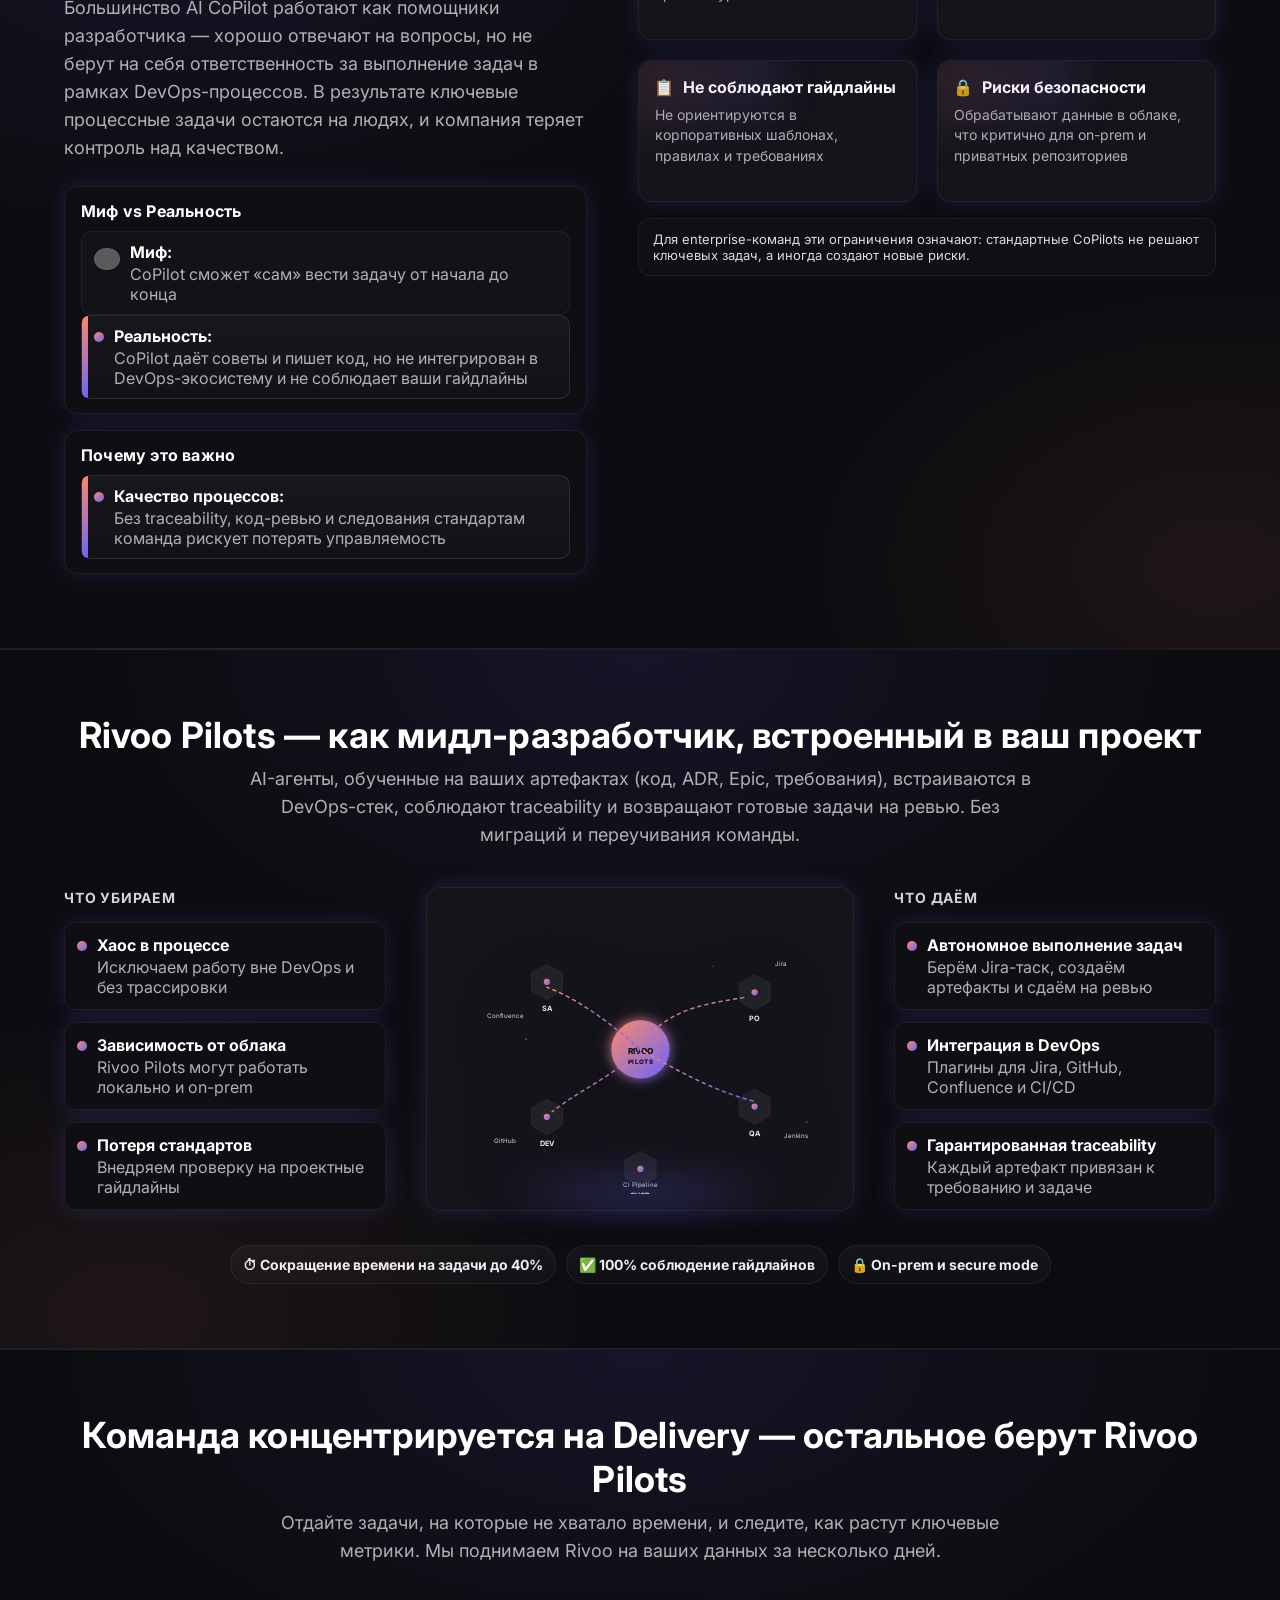
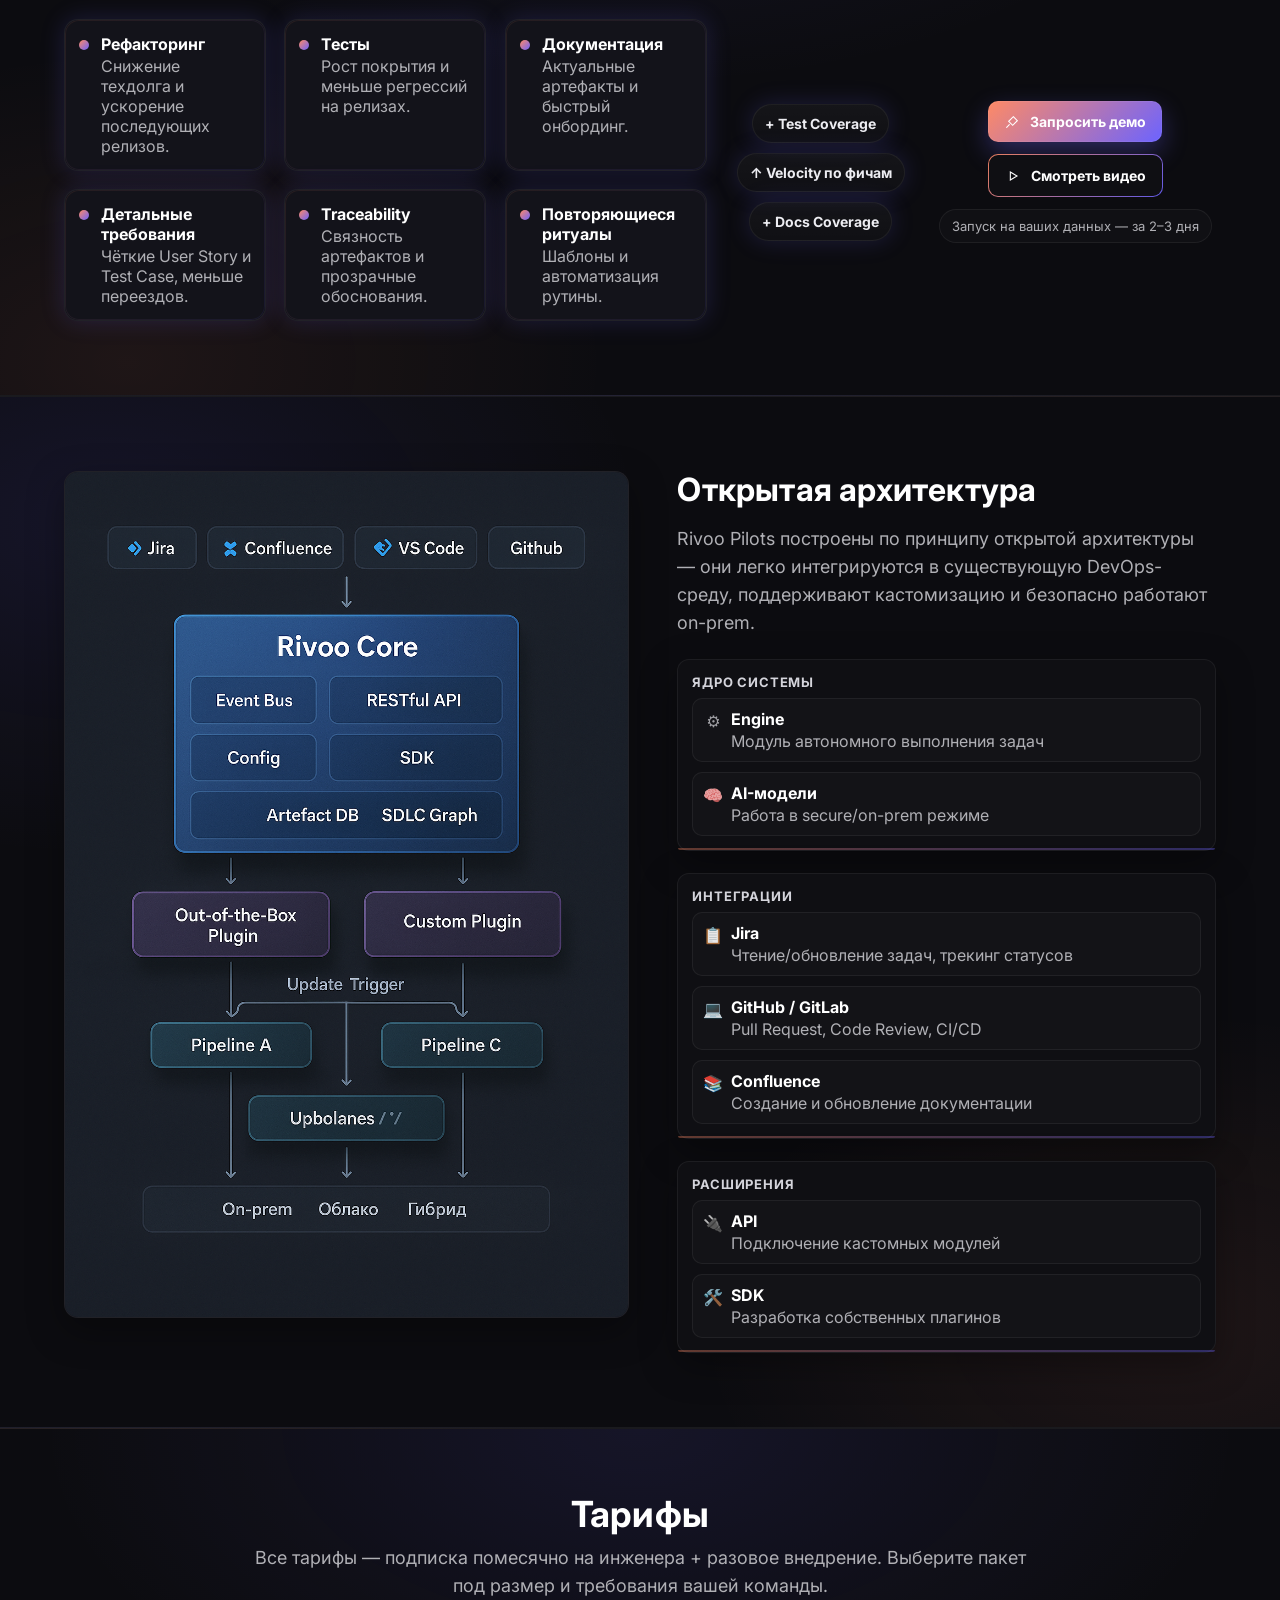
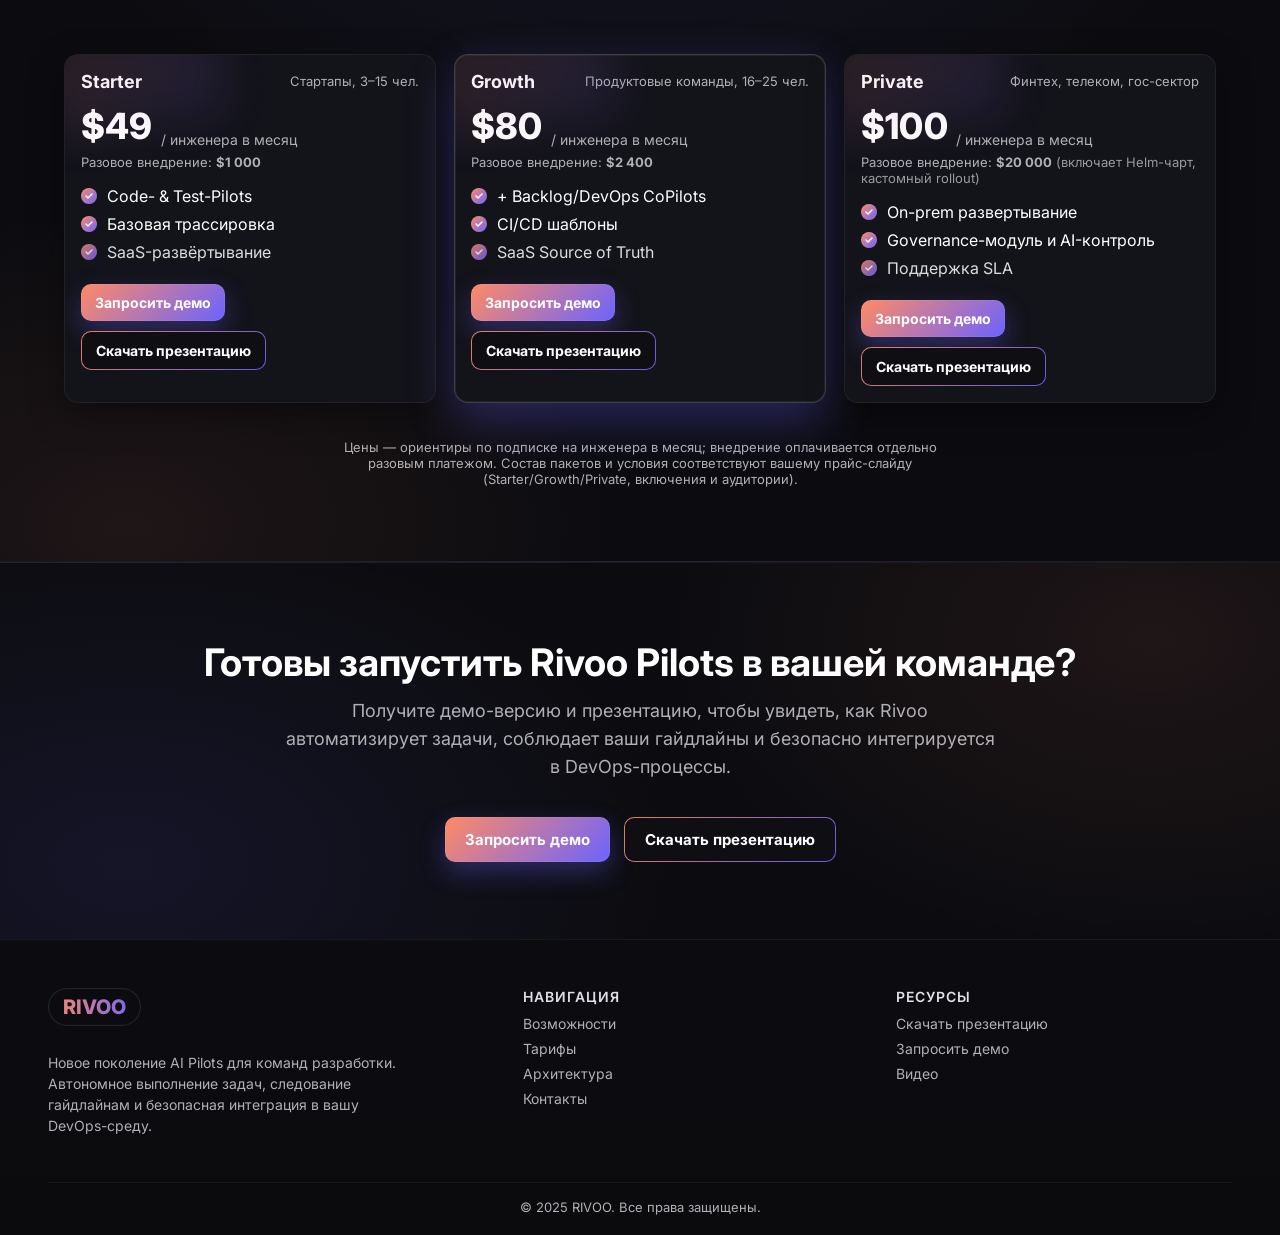
==== commit 96bb8c13: "+ download pdf" ====
--- a/index.html
+++ b/index.html
@@ -29,7 +29,7 @@
           <li><a href="#how" aria-label="К разделу Как работает">Как работает</a></li>
           <li><a href="#pricing" aria-label="К разделу Тарифы">Тарифы</a></li>
           <li><a href="#video" class="btn-video" data-video-url="https://www.youtube.com/watch?v=s-I1NWoBk6w" aria-label="К разделу Видео">Видео</a></li>
-          <li><a href="#deck.pdf" aria-label="Скачать презентацию">Презентация</a></li>
+          <li><a href="#deck.pdf" data-download="/RIVOO_Deck.pdf" aria-label="Скачать презентацию">Презентация</a></li>
         </ul>
 
         <!-- CTA (desktop) -->
@@ -203,7 +203,7 @@
           </svg>
           Смотреть видео
         </a>
-        <a class="btn btn-secondary" href="#deck.pdf" aria-label="Скачать презентацию">
+        <a class="btn btn-secondary" href="#deck.pdf" data-download="/RIVOO_Deck.pdf" aria-label="Скачать презентацию">
           <svg width="18" height="18" viewBox="0 0 24 24" fill="none" aria-hidden="true">
             <path d="M12 3v12m0 0l-4-4m4 4l4-4M4 19h16" stroke="currentColor" stroke-width="1.6" stroke-linecap="round"/>
           </svg>
@@ -807,7 +807,7 @@
 
         <div class="cta">
           <a class="btn btn-primary" href="#demo">Запросить демо</a>
-          <a class="btn btn-secondary" href="#deck.pdf">Скачать презентацию</a>
+          <a class="btn btn-secondary" href="#deck.pdf" data-download="/RIVOO_Deck.pdf">Скачать презентацию</a>
         </div>
       </article>
 
@@ -855,7 +855,7 @@
 
         <div class="cta">
           <a class="btn btn-primary" href="#demo">Запросить демо</a>
-          <a class="btn btn-secondary" href="#deck.pdf">Скачать презентацию</a>
+          <a class="btn btn-secondary" href="#deck.pdf" data-download="/RIVOO_Deck.pdf">Скачать презентацию</a>
         </div>
       </article>
 
@@ -903,7 +903,7 @@
 
         <div class="cta">
           <a class="btn btn-primary" href="#demo">Запросить демо</a>
-          <a class="btn btn-secondary" href="#deck.pdf">Скачать презентацию</a>
+          <a class="btn btn-secondary" href="#deck.pdf" data-download="/RIVOO_Deck.pdf">Скачать презентацию</a>
         </div>
       </article>
     </div>
@@ -927,7 +927,7 @@
 
     <div class="cta-buttons">
       <a href="#demo" class="btn btn-primary">Запросить демо</a>
-      <a href="#deck.pdf" class="btn btn-secondary">Скачать презентацию</a>
+      <a href="#deck.pdf" data-download="/RIVOO_Deck.pdf" class="btn btn-secondary">Скачать презентацию</a>
     </div>
   
 </section>
@@ -959,7 +959,7 @@
     <div>
       <div class="footer-title">Ресурсы</div>
       <ul class="footer-list">
-        <li><a href="#deck.pdf">Скачать презентацию</a></li>
+        <li><a href="#deck.pdf" data-download="/RIVOO_Deck.pdf">Скачать презентацию</a></li>
         <li><a href="#demo">Запросить демо</a></li>
         <li><a href="https://youtube.com" target="_blank" rel="noopener">Видео</a></li>
       </ul>
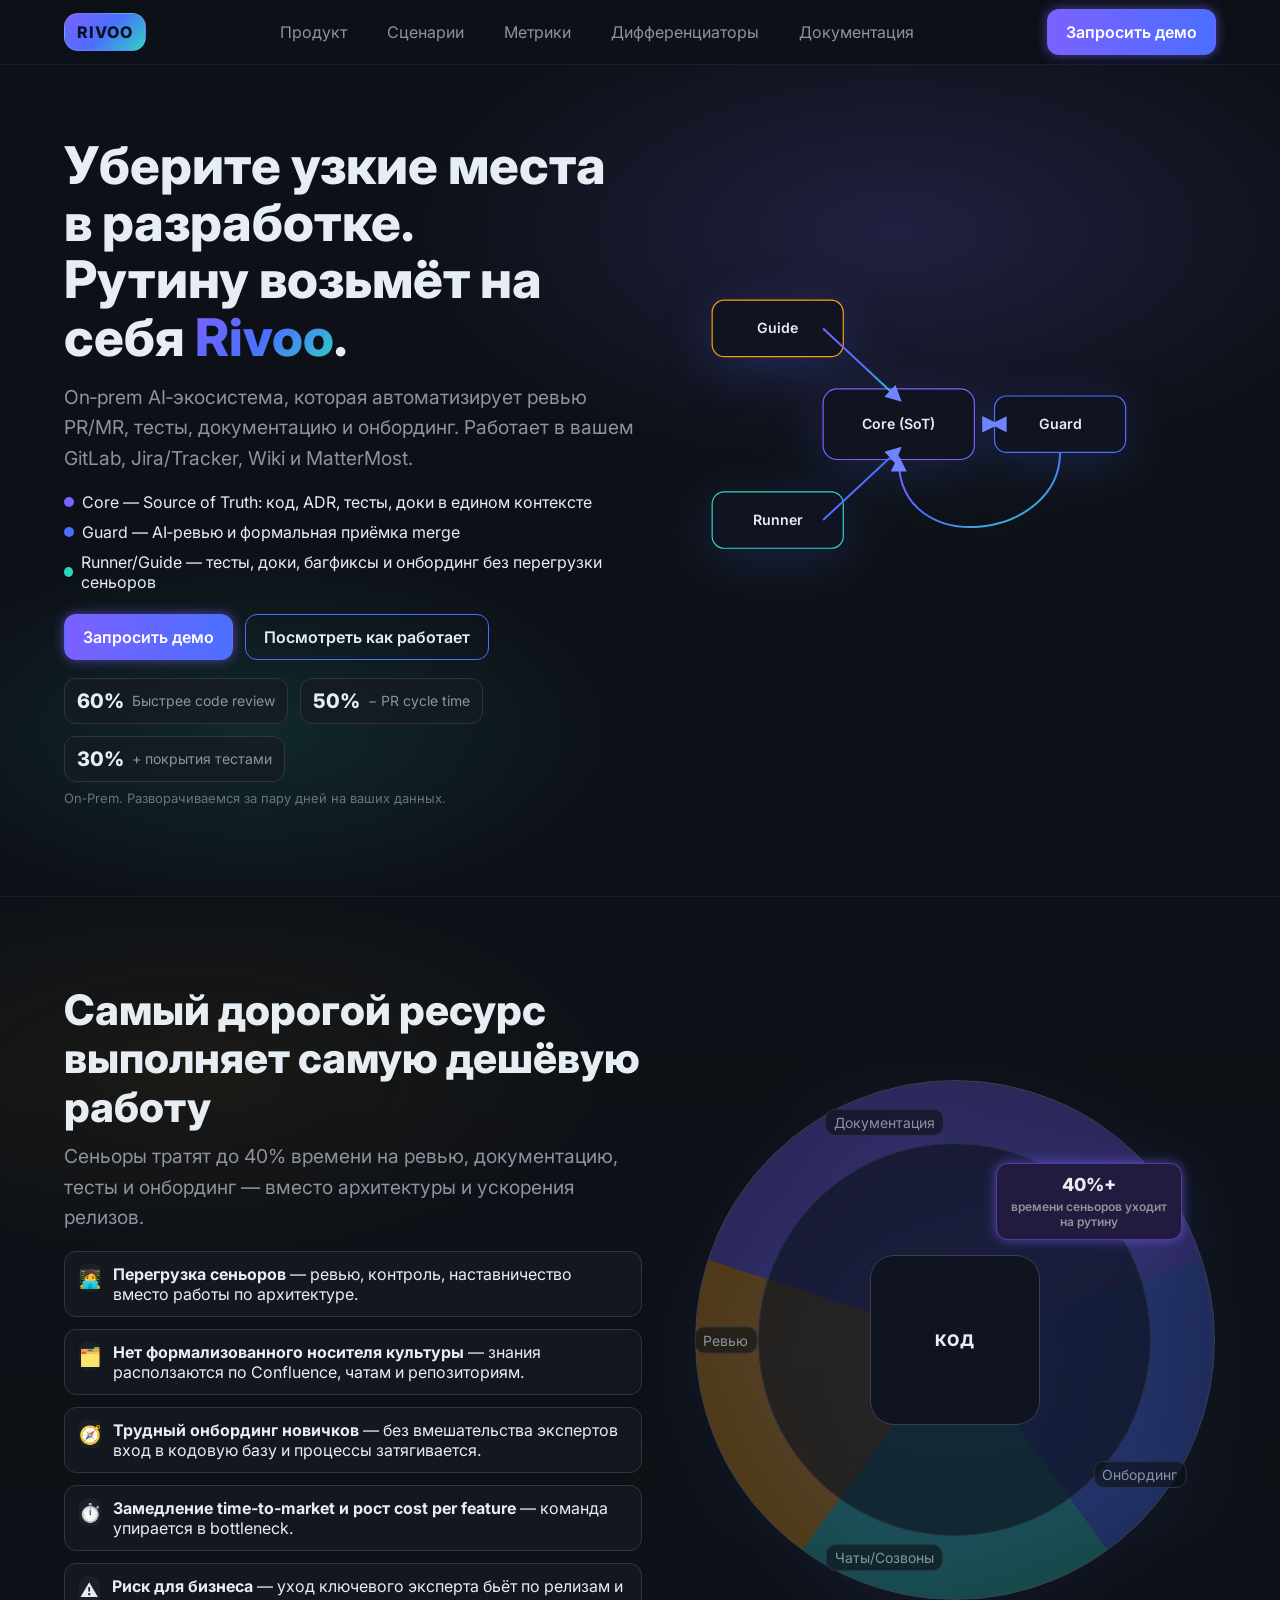
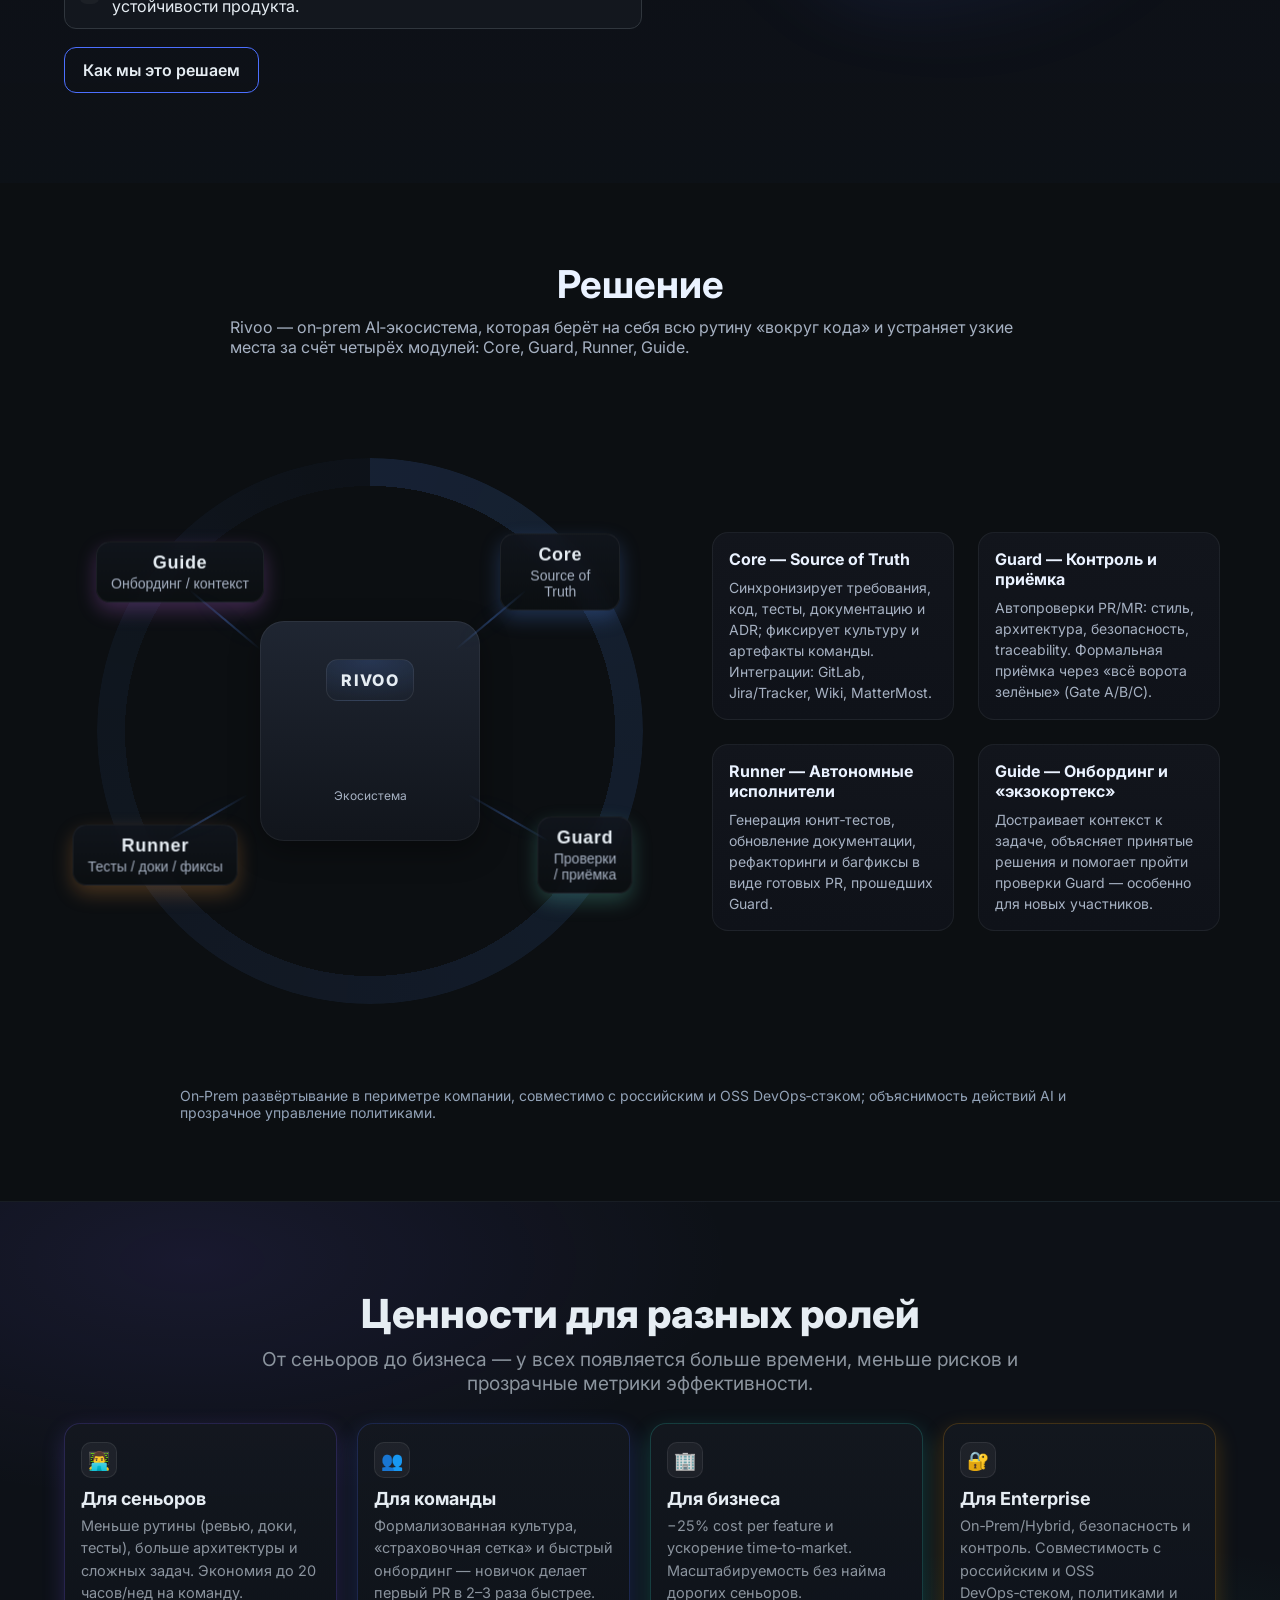
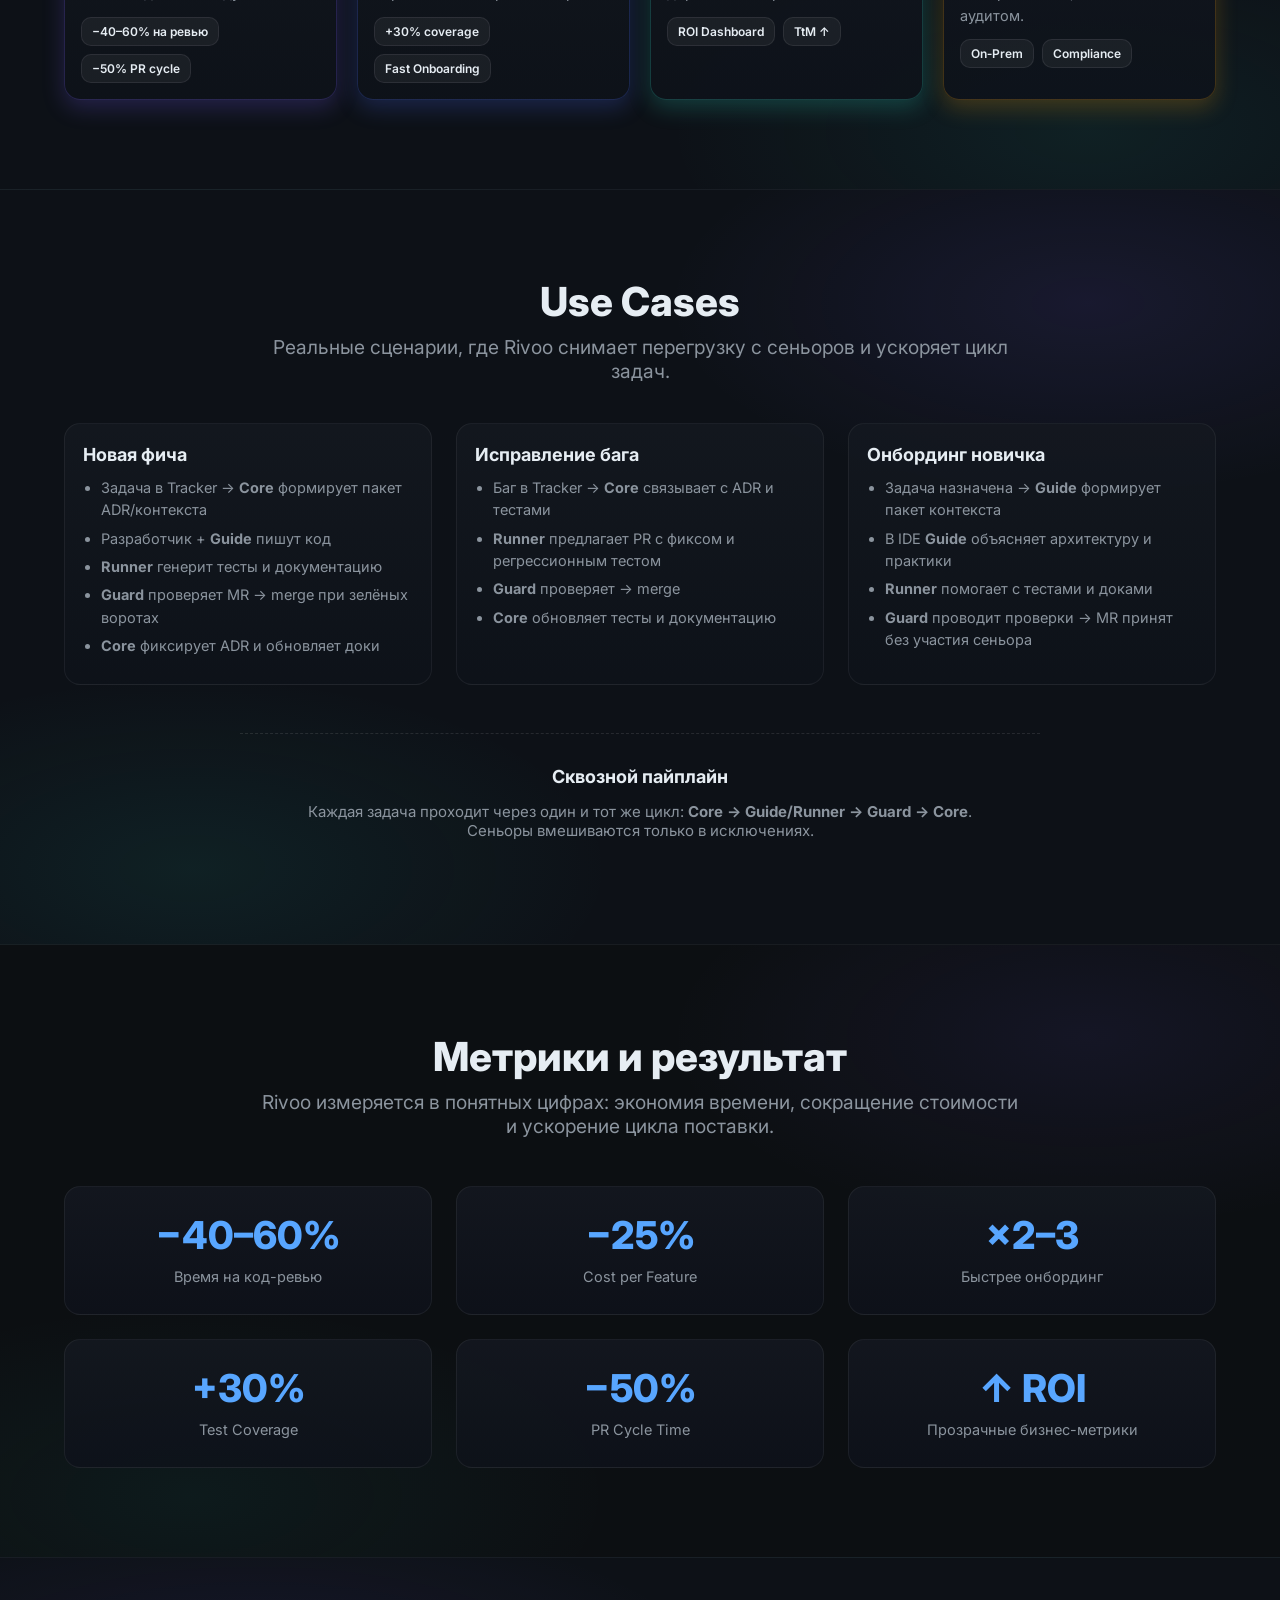
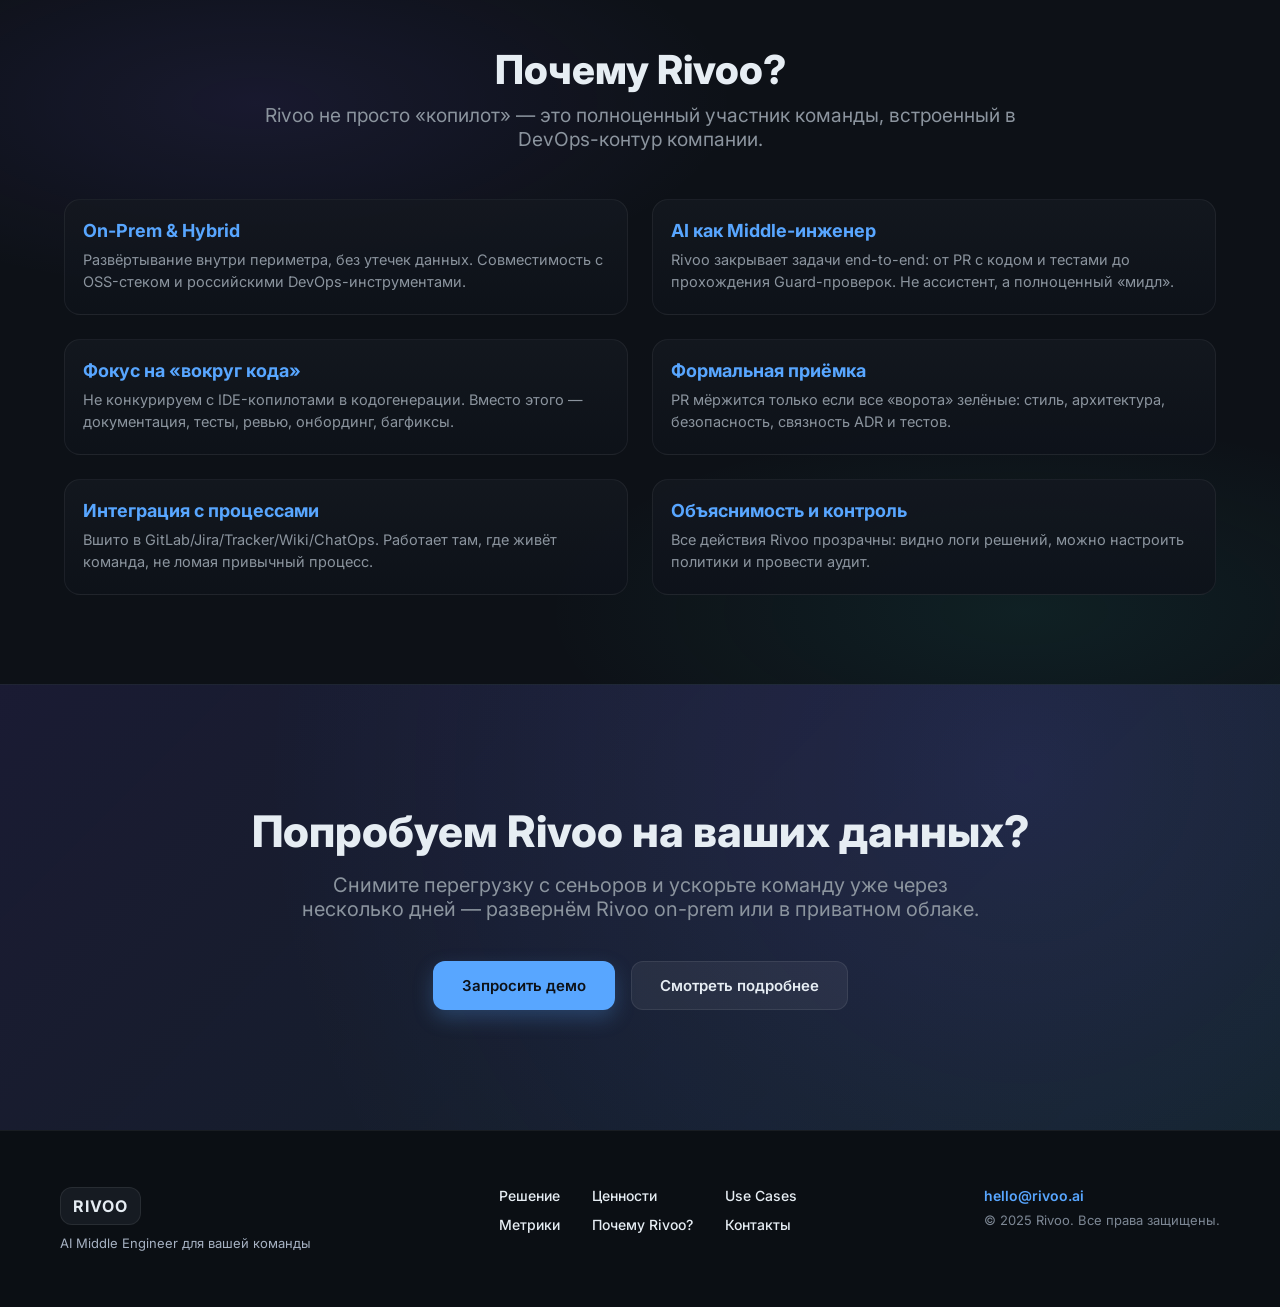
==== commit 11d5d942: "v 2.0 - senior bottleneck" ====
--- a/index.html
+++ b/index.html
@@ -1,1014 +1,591 @@
-<!DOCTYPE html>
+<!doctype html>
 <html lang="ru">
 <head>
   <meta charset="utf-8" />
   <meta name="viewport" content="width=device-width, initial-scale=1" />
-  <title>RIVOO — AI That Delivery Value, Not Just Code.</title>
-  <meta name="description" content="Rivoo — AI Pilots для вашей DevOps-экосистемы: автономные агенты, on-prem, traceability, DevOps-native." />
-
-  <!-- External CSS (no inline styles) -->
-  <link rel="preconnect" href="https://fonts.googleapis.com">
-  <link rel="preconnect" href="https://fonts.gstatic.com" crossorigin>
-  <link href="https://fonts.googleapis.com/css2?family=Inter:wght@400;500;600;700&display=swap" rel="stylesheet">
-  <link rel="stylesheet" href="styles.css">
+  <title>Rivoo — AI-экосистема для DevOps</title>
+  <link rel="preconnect" href="https://fonts.googleapis.com" />
+  <link href="https://fonts.googleapis.com/css2?family=Inter:wght@400;500;600;700;800&display=swap" rel="stylesheet" />
+  <link rel="stylesheet" href="assets/css/styles.css" />
 </head>
-<body>
-
-  <!-- ===== HEADER ===== -->
-  <header class="header" role="banner">
+<body class="theme-dark">
+  <a class="skip-link" href="#main">Пропустить к содержимому</a>
+
+  <!-- ======================== HEADER ======================== -->
+  <header class="site-header" data-header>
     <div class="container">
-      <!-- Logo -->
-      <a href="#" class="logo" aria-label="Rivoo — на главную">
-        <span class="mark">RIVOO</span>
-      </a>
-
-      <!-- Navigation -->
-      <nav class="nav" aria-label="Основная навигация">
-        <ul class="navlist" role="list">
-          <li><a href="#features" aria-label="К разделу Фичи">Фичи</a></li>
-          <li><a href="#how" aria-label="К разделу Как работает">Как работает</a></li>
-          <li><a href="#pricing" aria-label="К разделу Тарифы">Тарифы</a></li>
-          <li><a href="#video" class="btn-video" data-video-url="https://www.youtube.com/watch?v=s-I1NWoBk6w" aria-label="К разделу Видео">Видео</a></li>
-          <li><a href="#deck.pdf" data-download="/RIVOO_Deck.pdf" aria-label="Скачать презентацию">Презентация</a></li>
-        </ul>
-
-        <!-- CTA (desktop) -->
-        <a class="hd-cta" href="#demo" aria-label="Запросить демо Rivoo">
-          <svg width="16" height="16" viewBox="0 0 24 24" fill="none" aria-hidden="true">
-            <path d="M14 4l6 6-7 7-6-6 7-7z" stroke="currentColor" stroke-width="1.6"/>
-            <path d="M8 16l-4 4" stroke="currentColor" stroke-width="1.6" stroke-linecap="round"/>
-          </svg>
-          Запросить демо
+      <div class="site-header__inner">
+        <!-- ЛОГО -->
+        <a href="#" class="site-header__brand" aria-label="Rivoo — на главную">
+          <span class="logo-box" aria-hidden="true">RIVOO</span>
         </a>
 
-        <!-- Burger -->
-        <button class="burger" aria-label="Меню" aria-expanded="false" aria-controls="mobile-sheet">
-          <span></span>
-        </button>
-      </nav>
-    </div>
-
-    <!-- Mobile sheet -->
-    <div id="mobile-sheet" class="sheet" role="dialog" aria-modal="false" aria-label="Мобильное меню">
-      <a href="#features">Фичи</a>
-      <a href="#how">Как работает</a>
-      <a href="#pricing">Тарифы</a>
-      <a href="#video" class="btn-video" data-video-url="https://www.youtube.com/watch?v=s-I1NWoBk6w">Видео</a>
-      <div class="sheet-cta">
-        <a class="hd-cta" href="#demo">Запросить демо</a>
+        <!-- НАВИГАЦИЯ (Десктоп) -->
+        <nav class="site-header__nav" aria-label="Главная навигация">
+          <ul class="site-header__menu">
+            <li><a href="#product">Продукт</a></li>
+            <li><a href="#use-cases">Сценарии</a></li>
+            <li><a href="#metrics">Метрики</a></li>
+            <li><a href="#diffs">Дифференциаторы</a></li>
+            <li class="hide-mobile"><a href="#docs">Документация</a></li>
+          </ul>
+        </nav>
+
+        <!-- CTA -->
+        <div class="site-header__cta">
+          <a class="btn btn--primary" href="#demo">Запросить демо</a>
+          <button class="hamburger" aria-label="Открыть меню" aria-controls="mobileMenu" aria-expanded="false" data-burger>
+            <span></span><span></span><span></span>
+          </button>
+        </div>
       </div>
     </div>
+
+    <!-- МОБИЛЬНОЕ МЕНЮ -->
+    <nav id="mobileMenu" class="mobile-drawer" aria-label="Мобильная навигация" hidden>
+      <ul class="mobile-drawer__menu">
+        <li><a href="#product" data-link>Продукт</a></li>
+        <li><a href="#use-cases" data-link>Сценарии</a></li>
+        <li><a href="#metrics" data-link>Метрики</a></li>
+        <li><a href="#diffs" data-link>Дифференциаторы</a></li>
+        <li><a href="#docs" data-link>Документация</a></li>
+        <li><a class="btn btn--primary btn--block" href="#demo" data-link>Запросить демо</a></li>
+      </ul>
+    </nav>
   </header>
 
-  <!-- ===== HERO ===== -->
-  <main class="hero" aria-labelledby="hero-heading">
-    <!-- RIGHT: Isometric 3D agent graph -->
-    <section class="right" aria-hidden="true">
-      <svg class="art" viewBox="0 0 760 620" role="img" aria-label="AI-агент Rivoo, подключённый к Jira, GitHub и Confluence">
-        <defs>
-          <linearGradient id="grad" x1="0" y1="0" x2="1" y2="1">
-            <stop offset="0%" stop-color="#FF8A65"/>
-            <stop offset="100%" stop-color="#6C63FF"/>
-          </linearGradient>
-          <linearGradient id="wire" x1="0" y1="0" x2="1" y2="0">
-            <stop offset="0%" stop-color="rgba(255,255,255,.2)"/>
-            <stop offset="100%" stop-color="rgba(255,255,255,.6)"/>
-          </linearGradient>
-          <filter id="softGlow" x="-50%" y="-50%" width="200%" height="200%">
-            <feGaussianBlur stdDeviation="12" result="blur"/>
-            <feMerge><feMergeNode in="blur"/><feMergeNode in="SourceGraphic"/></feMerge>
-          </filter>
-          <g id="cube">
-            <polygon points="0,-40 70,0 0,40 -70,0" fill="url(#grad)" opacity="0.95"></polygon>
-            <polygon points="0,40 70,0 70,80 0,120 -70,80 -70,0" fill="rgba(255,255,255,.06)"></polygon>
-            <polygon points="-70,0 0,40 0,120 -70,80" fill="rgba(255,255,255,.075)"></polygon>
-            <polygon points="70,0 0,40 0,120 70,80" fill="rgba(0,0,0,.15)"></polygon>
-          </g>
-          <g id="node">
-            <polygon points="0,-18 32,0 0,18 -32,0" fill="rgba(255,255,255,.08)" stroke="rgba(255,255,255,.12)"></polygon>
-          </g>
-          <g id="pulse">
-            <circle r="68" fill="none" stroke="url(#grad)" stroke-width="2">
-              <animate attributeName="r" values="62;86;62" dur="4.2s" repeatCount="indefinite" />
-              <animate attributeName="opacity" values=".6;0;.6" dur="4.2s" repeatCount="indefinite" />
-            </circle>
-          </g>
-        </defs>
-
-        <!-- faint grid -->
-        <g opacity=".15">
-          <g fill="none" stroke="url(#wire)" stroke-width="1">
-            <g transform="translate(380,300) skewX(-30) scale(1, .85)">
-              <path d="M-420 -180 H 420"/>
-              <path d="M-420 -140 H 420"/>
-              <path d="M-420 -100 H 420"/>
-              <path d="M-420 -60 H 420"/>
-              <path d="M-420 -20 H 420"/>
-              <path d="M-420 20 H 420"/>
-              <path d="M-420 60 H 420"/>
-              <path d="M-420 100 H 420"/>
-              <path d="M-420 140 H 420"/>
-              <path d="M-420 180 H 420"/>
-            </g>
-          </g>
-        </g>
-
-        <!-- center pilot -->
-        <g id="center" transform="translate(400,300)" filter="url(#softGlow)">
-          <use href="#pulse"></use>
-          <use href="#cube"></use>
-          <text x="0" y="148" text-anchor="middle" fill="rgba(255,255,255,.9)" font-size="18" font-weight="700" style="letter-spacing:.4px">RIVOO Pilot</text>
-        </g>
-
-        <!-- animated connections -->
-        <g transform="translate(400,300)" stroke="url(#grad)" stroke-width="2.6" stroke-linecap="round" stroke-dasharray="6 8">
-          <path d="M0 20 C 120 10, 200 -40, 260 -80">
-            <animate attributeName="stroke-dashoffset" values="0; -140" dur="3s" repeatCount="indefinite"/>
-          </path>
-          <path d="M0 24 C -120 30, -230 20, -280 60">
-            <animate attributeName="stroke-dashoffset" values="0; -160" dur="3.6s" repeatCount="indefinite"/>
-          </path>
-          <path d="M0 10 C 40 120, 60 190, 80 240">
-            <animate attributeName="stroke-dashoffset" values="0; -110" dur="2.8s" repeatCount="indefinite"/>
-          </path>
-        </g>
-
-        <!-- tools -->
-        <g transform="translate(660,220)">
-          <use href="#node"></use>
-          <text x="0" y="38" text-anchor="middle" fill="rgba(255,255,255,.9)" font-size="16" font-weight="600">Jira</text>
-        </g>
-        <g transform="translate(120,360)">
-          <use href="#node"></use>
-          <text x="0" y="38" text-anchor="middle" fill="rgba(255,255,255,.9)" font-size="16" font-weight="600">GitHub</text>
-        </g>
-        <g transform="translate(480,540)">
-          <use href="#node"></use>
-          <text x="0" y="38" text-anchor="middle" fill="rgba(255,255,255,.9)" font-size="16" font-weight="600">Confluence</text>
-        </g>
-
-        <!-- sparkles -->
-        <g fill="url(#grad)" opacity=".85">
-          <circle cx="540" cy="160" r="2.2"><animate attributeName="opacity" values=".2;1;.2" dur="2.2s" repeatCount="indefinite"/></circle>
-          <circle cx="220" cy="120" r="2"><animate attributeName="opacity" values=".2;1;.2" dur="2.8s" repeatCount="indefinite"/></circle>
-          <circle cx="700" cy="420" r="1.8"><animate attributeName="opacity" values=".2;1;.2" dur="2.5s" repeatCount="indefinite"/></circle>
-          <circle cx="80" cy="480" r="2"><animate attributeName="opacity" values=".2;1;.2" dur="2.7s" repeatCount="indefinite"/></circle>
-        </g>
-      </svg>
-      <div class="glow"></div>
-    </section>
-
-    <!-- LEFT: Value + actions -->
-    <section class="left">
-      <h1 id="hero-heading">
-        <span class="grad">AI Pilots</span> для вашей DevOps-экосистемы
-      </h1>
-      <p class="subtitle">
-        Автономные агенты, которые берут задачи из вашего Scrum-борда и возвращают готовый результат на ревью — строго по вашим гайдлайнам, с traceability и возможностью локального запуска.
-      </p>
-
-      <div class="bullets" role="list">
-        <div class="chip" role="listitem" aria-label="On-Premise Ready">
-          <svg width="18" height="18" viewBox="0 0 24 24" fill="none" aria-hidden="true">
-            <path d="M12 3l7 3v6c0 4.418-3.134 7.83-7 9-3.866-1.17-7-4.582-7-9V6l7-3z" stroke="currentColor" stroke-width="1.6"/>
-            <path d="M9.5 12.5l2 2 4-4" stroke="currentColor" stroke-width="1.8" stroke-linecap="round"/>
-          </svg>
-          On-Premise Ready
-        </div>
-        <div class="chip" role="listitem" aria-label="Middle-Level Performance">
-          <svg width="18" height="18" viewBox="0 0 24 24" fill="none" aria-hidden="true">
-            <path d="M12 2v20M2 12h20M5 5l14 14M19 5L5 19" stroke="currentColor" stroke-width="1.4" stroke-linecap="round" opacity=".9"/>
-          </svg>
-          Middle-Level Performance
-        </div>
-        <div class="chip" role="listitem" aria-label="DevOps Native">
-          <svg width="18" height="18" viewBox="0 0 24 24" fill="none" aria-hidden="true">
-            <path d="M8 7l4 4m4-4l-4 4M3 13h7a6 6 0 006 6h5" stroke="currentColor" stroke-width="1.6" stroke-linecap="round"/>
-          </svg>
-          DevOps Native
+  <!-- ======================== HERO ======================== -->
+  <main id="main">
+    <section class="hero" id="hero">
+      <div class="container">
+        <div class="hero__grid">
+          <!-- ТЕКСТ -->
+          <div class="hero__content">
+            <h1 class="hero__title">
+              Уберите узкие места в разработке.<br class="hide-mobile" /> Рутину возьмёт на себя <span class="brand-gradient">Rivoo</span>.
+            </h1>
+            <p class="hero__subtitle">
+              On‑prem AI‑экосистема, которая автоматизирует ревью PR/MR, тесты, документацию и онбординг.
+              Работает в вашем GitLab, Jira/Tracker, Wiki и MatterMost.
+            </p>
+
+            <ul class="hero__points">
+              <li><span class="dot dot--core"></span> Core — Source of Truth: код, ADR, тесты, доки в едином контексте</li>
+              <li><span class="dot dot--guard"></span> Guard — AI‑ревью и формальная приёмка merge</li>
+              <li><span class="dot dot--runner"></span> Runner/Guide — тесты, доки, багфиксы и онбординг без перегрузки сеньоров</li>
+            </ul>
+
+            <div class="hero__cta">
+              <a class="btn btn--primary" href="#demo">Запросить демо</a>
+              <a class="btn btn--ghost" href="#how">Посмотреть как работает</a>
+            </div>
+
+            <div class="hero__trust">
+              <div class="metric-chip">
+                <span class="metric-chip__value" data-counter data-target="60">0%</span>
+                <span class="metric-chip__label">Быстрее code review</span>
+              </div>
+              <div class="metric-chip">
+                <span class="metric-chip__value" data-counter data-target="50">0%</span>
+                <span class="metric-chip__label">− PR cycle time</span>
+              </div>
+              <div class="metric-chip">
+                <span class="metric-chip__value" data-counter data-target="30">0%</span>
+                <span class="metric-chip__label">+ покрытия тестами</span>
+              </div>
+            </div>
+
+            <p class="hero__microcopy">On‑Prem. Разворачиваемся за пару дней на ваших данных.</p>
+          </div>
+
+          <!-- ИЛЛЮСТРАЦИЯ / ДИАГРАММА -->
+          <div class="hero__visual">
+            <!-- Простая SVG‑схема pipeline: Core → Guide/Runner → Guard → Core -->
+            <svg class="pipeline" viewBox="0 0 520 380" role="img" aria-label="Схема работы Rivoo: Core → Guide/Runner → Guard → Core">
+              <!-- arrows -->
+              <defs>
+                <marker id="arrow" markerWidth="8" markerHeight="8" refX="6" refY="4" orient="auto">
+                  <path d="M0,0 L0,8 L8,4 z" fill="currentColor"></path>
+                </marker>
+                <linearGradient id="grad" x1="0" x2="1" y1="0" y2="1">
+                  <stop offset="0%" stop-color="#7B61FF"></stop>
+                  <stop offset="50%" stop-color="#4C6FFF"></stop>
+                  <stop offset="100%" stop-color="#2DD4BF"></stop>
+                </linearGradient>
+              </defs>
+
+              <!-- Core -->
+              <g transform="translate(205,145)" class="node node--core">
+                <rect x="-75" y="-35" width="150" height="70" rx="14" class="node__box"></rect>
+                <text text-anchor="middle" y="5" class="node__label">Core (SoT)</text>
+              </g>
+
+              <!-- Guide -->
+              <g transform="translate(85,50)" class="node node--guide">
+                <rect x="-65" y="-28" width="130" height="56" rx="12" class="node__box"></rect>
+                <text text-anchor="middle" y="5" class="node__label">Guide</text>
+              </g>
+
+              <!-- Runner -->
+              <g transform="translate(85,240)" class="node node--runner">
+                <rect x="-65" y="-28" width="130" height="56" rx="12" class="node__box"></rect>
+                <text text-anchor="middle" y="5" class="node__label">Runner</text>
+              </g>
+
+              <!-- Guard -->
+              <g transform="translate(365,145)" class="node node--guard">
+                <rect x="-65" y="-28" width="130" height="56" rx="12" class="node__box"></rect>
+                <text text-anchor="middle" y="5" class="node__label">Guard</text>
+              </g>
+
+              <!-- lines -->
+              <g class="edges" stroke="url(#grad)" stroke-width="2" fill="none" marker-end="url(#arrow)">
+                <path d="M280,145 C320,145 320,145 300,145"></path> <!-- placeholder -->
+                <path d="M130,50  205,120"></path>  <!-- Guide -> Core -->
+                <path d="M130,240 205,170"></path>  <!-- Runner -> Core -->
+                <path d="M280,145 300,145"></path>  <!-- small join -->
+                <path d="M205,145 300,145"></path>  <!-- Core -> Guard -->
+                <path d="M365,173 C365,260 205,280 205,180"></path> <!-- Guard -> Core (loop) -->
+              </g>
+            </svg>
+          </div>
         </div>
       </div>
-
-      <nav class="hero-cta" aria-label="Основные действия">
-        <a class="btn btn-primary" href="#demo" aria-label="Запросить демо Rivoo">
-          <svg width="18" height="18" viewBox="0 0 24 24" fill="none" aria-hidden="true">
-            <path d="M14 4l6 6-7 7-6-6 7-7z" stroke="currentColor" stroke-width="1.6"/>
-            <path d="M8 16l-4 4" stroke="currentColor" stroke-width="1.6" stroke-linecap="round"/>
-          </svg>
-          Запросить демо
-        </a>
-        <a class="btn btn-secondary" href="#video" class="btn-video" data-video-url="https://www.youtube.com/watch?v=s-I1NWoBk6w" aria-label="Смотреть видео о продукте">
-          <svg width="18" height="18" viewBox="0 0 24 24" fill="none" aria-hidden="true">
-            <path d="M8 6l10 6-10 6V6z" stroke="currentColor" stroke-width="1.6"/>
-          </svg>
-          Смотреть видео
-        </a>
-        <a class="btn btn-secondary" href="#deck.pdf" data-download="/RIVOO_Deck.pdf" aria-label="Скачать презентацию">
-          <svg width="18" height="18" viewBox="0 0 24 24" fill="none" aria-hidden="true">
-            <path d="M12 3v12m0 0l-4-4m4 4l4-4M4 19h16" stroke="currentColor" stroke-width="1.6" stroke-linecap="round"/>
-          </svg>
-          Скачать презентацию
-        </a>
-      </nav>
-    </section>
+    </section>
+
+    <!-- ======================== PROBLEM ======================== -->
+    <section class="problem" id="problem" aria-labelledby="problem-title">
+    <div class="container">
+        <div class="problem__grid">
+        <!-- ЛЕВАЯ КОЛОНКА: ТЕКСТ -->
+        <div class="problem__content">
+            <h2 class="problem__title" id="problem-title">
+            Самый дорогой ресурс выполняет самую дешёвую работу
+            </h2>
+            <p class="problem__subtitle">
+            Сеньоры тратят до 40% времени на ревью, документацию, тесты и онбординг — вместо архитектуры и ускорения релизов.
+            </p>
+
+            <ul class="problem__list" role="list">
+            <li class="problem__item">
+                <span class="problem__icon">🧑‍💻</span>
+                <div>
+                <strong>Перегрузка сеньоров</strong> — ревью, контроль, наставничество вместо работы по архитектуре.
+                </div>
+            </li>
+            <li class="problem__item">
+                <span class="problem__icon">🗂️</span>
+                <div>
+                <strong>Нет формализованного носителя культуры</strong> — знания расползаются по Confluence, чатам и репозиториям.
+                </div>
+            </li>
+            <li class="problem__item">
+                <span class="problem__icon">🧭</span>
+                <div>
+                <strong>Трудный онбординг новичков</strong> — без вмешательства экспертов вход в кодовую базу и процессы затягивается.
+                </div>
+            </li>
+            <li class="problem__item">
+                <span class="problem__icon">⏱️</span>
+                <div>
+                <strong>Замедление time‑to‑market и рост cost per feature</strong> — команда упирается в bottleneck.
+                </div>
+            </li>
+            <li class="problem__item">
+                <span class="problem__icon">⚠️</span>
+                <div>
+                <strong>Риск для бизнеса</strong> — уход ключевого эксперта бьёт по релизам и устойчивости продукта.
+                </div>
+            </li>
+            </ul>
+
+            <div class="problem__next">
+            <a href="#solution" class="btn btn--ghost">Как мы это решаем</a>
+            </div>
+        </div>
+
+        <!-- ПРАВАЯ КОЛОНКА: ВИЗУАЛИЗАЦИЯ -->
+        <div class="problem__visual" aria-hidden="true">
+            <!-- Кольцо рутины вокруг кода + бейдж 40% -->
+            <div class="problem-ring">
+            <div class="problem-ring__center">КОД</div>
+            <ul class="problem-ring__labels" aria-hidden="true">
+                <li style="--i:0">Ревью</li>
+                <li style="--i:1">Документация</li>
+                <li style="--i:2">Тесты</li>
+                <li style="--i:3">Онбординг</li>
+                <li style="--i:4">Чаты/Созвоны</li>
+            </ul>
+            <div class="problem-ring__badge">
+                40%+
+                <span>времени сеньоров уходит на рутину</span>
+            </div>
+
+            <!-- Поток задач к «узкому горлышку» (css‑анимации) -->
+            <div class="problem-flow">
+                <span class="bubble" style="--d:0s"></span>
+                <span class="bubble" style="--d:.6s"></span>
+                <span class="bubble" style="--d:1.2s"></span>
+                <span class="bubble" style="--d:1.8s"></span>
+            </div>
+            </div>
+        </div>
+        </div>
+    </div>
+    </section>
+
+    <section id="solution" class="section section-solution" aria-labelledby="solution-title">
+    <div class="container solution__container">
+        <header class="solution__head">
+        <h2 id="solution-title" class="section-title">Решение</h2>
+        <p class="section-subtitle">
+            Rivoo — on‑prem AI‑экосистема, которая берёт на себя всю рутину «вокруг кода» и устраняет узкие места за счёт четырёх модулей: Core, Guard, Runner, Guide.
+        </p>
+        </header>
+
+        <!-- Диаграмма: центр + орбита с модулями -->
+        <div class="solution-diagram" role="img" aria-label="Rivoo Core, Guard, Runner, Guide — модули, работающие вокруг кода">
+        <div class="solution-diagram__canvas">
+            <!-- Центральный узел -->
+            <div class="solution-node solution-node--center">
+            <div class="solution-node__logo">RIVOO</div>
+            <div class="solution-node__caption">Экосистема</div>
+            </div>
+
+            <!-- Орбита -->
+            <div class="solution-orbit">
+            <!-- Бэйджи модулей. Позиционируются JS по data-angle / data-radius, как в блоке «Проблема» -->
+            <button class="solution-badge" data-angle="320" data-radius="80" data-role="core" aria-label="Rivoo Core">
+                <span class="solution-badge__title">Core</span>
+                <span class="solution-badge__hint">Source of Truth</span>
+            </button>
+
+            <button class="solution-badge" data-angle="30" data-radius="80" data-role="guard" aria-label="Rivoo Guard">
+                <span class="solution-badge__title">Guard</span>
+                <span class="solution-badge__hint">Проверки / приёмка</span>
+            </button>
+
+            <button class="solution-badge" data-angle="150" data-radius="80" data-role="runner" aria-label="Rivoo Runner">
+                <span class="solution-badge__title">Runner</span>
+                <span class="solution-badge__hint">Тесты / доки / фиксы</span>
+            </button>
+
+            <button class="solution-badge" data-angle="220" data-radius="80" data-role="guide" aria-label="Rivoo Guide">
+                <span class="solution-badge__title">Guide</span>
+                <span class="solution-badge__hint">Онбординг / контекст</span>
+            </button>
+
+            <!-- Потоки к центру: позиционируются так же через data-angle / data-length -->
+            <ul class="solution-flows" aria-hidden="true">
+                <li class="solution-flow" data-angle="320" data-length="30"></li>
+                <li class="solution-flow" data-angle="30" data-length="30"></li>
+                <li class="solution-flow" data-angle="150" data-length="30"></li>
+                <li class="solution-flow" data-angle="220" data-length="30"></li>
+            </ul>
+            </div>
+        </div>
+        </div>
+
+        <!-- Краткие ценности по ролям/модулям -->
+        <div class="solution-grid">
+        <article class="solution-card" data-role="core">
+            <h3 class="solution-card__title">Core — Source of Truth</h3>
+            <p class="solution-card__text">Синхронизирует требования, код, тесты, документацию и ADR; фиксирует культуру и артефакты команды. Интеграции: GitLab, Jira/Tracker, Wiki, MatterMost.</p>
+        </article>
+        <article class="solution-card" data-role="guard">
+            <h3 class="solution-card__title">Guard — Контроль и приёмка</h3>
+            <p class="solution-card__text">Автопроверки PR/MR: стиль, архитектура, безопасность, traceability. Формальная приёмка через «всё ворота зелёные» (Gate A/B/C).</p>
+        </article>
+        <article class="solution-card" data-role="runner">
+            <h3 class="solution-card__title">Runner — Автономные исполнители</h3>
+            <p class="solution-card__text">Генерация юнит‑тестов, обновление документации, рефакторинги и багфиксы в виде готовых PR, прошедших Guard.</p>
+        </article>
+        <article class="solution-card" data-role="guide">
+            <h3 class="solution-card__title">Guide — Онбординг и «экзокортекс»</h3>
+            <p class="solution-card__text">Достраивает контекст к задаче, объясняет принятые решения и помогает пройти проверки Guard — особенно для новых участников.</p>
+        </article>
+        </div>
+
+        <!-- Примечание безопасности / формат поставки -->
+        <p class="solution-note">
+        On‑Prem развёртывание в периметре компании, совместимо с российским и OSS DevOps‑стэком; объяснимость действий AI и прозрачное управление политиками.
+        </p>
+    </div>
+    </section>
+
+    <!-- ======================== BENEFITS (Ценности для разных ролей) ======================== -->
+    <section id="benefits" class="section section-benefits" aria-labelledby="benefits-title">
+    <div class="container benefits__container">
+        <header class="benefits__head">
+        <h2 id="benefits-title" class="benefits__title">Ценности для разных ролей</h2>
+        <p class="benefits__subtitle">
+            От сеньоров до бизнеса — у всех появляется больше времени, меньше рисков и прозрачные метрики эффективности.
+        </p>
+        </header>
+
+        <div class="benefits__grid">
+        <!-- СЕНЬОРЫ -->
+        <article class="benefits-card" data-role="seniors">
+            <div class="benefits-card__icon" aria-hidden="true">👨‍💻</div>
+            <h3 class="benefits-card__title">Для сеньоров</h3>
+            <p class="benefits-card__text">
+            Меньше рутины (ревью, доки, тесты), больше архитектуры и сложных задач. Экономия до 20 часов/нед на команду.
+            </p>
+            <div class="benefits-card__chips">
+            <span class="chip">−40–60% на ревью</span>
+            <span class="chip">−50% PR cycle</span>
+            </div>
+        </article>
+
+        <!-- КОМАНДА -->
+        <article class="benefits-card" data-role="team">
+            <div class="benefits-card__icon" aria-hidden="true">👥</div>
+            <h3 class="benefits-card__title">Для команды</h3>
+            <p class="benefits-card__text">
+            Формализованная культура, «страховочная сетка» и быстрый онбординг — новичок делает первый PR в 2–3 раза быстрее.
+            </p>
+            <div class="benefits-card__chips">
+            <span class="chip">+30% coverage</span>
+            <span class="chip">Fast Onboarding</span>
+            </div>
+        </article>
+
+        <!-- БИЗНЕС -->
+        <article class="benefits-card" data-role="business">
+            <div class="benefits-card__icon" aria-hidden="true">🏢</div>
+            <h3 class="benefits-card__title">Для бизнеса</h3>
+            <p class="benefits-card__text">
+            −25% cost per feature и ускорение time‑to‑market. Масштабируемость без найма дорогих сеньоров.
+            </p>
+            <div class="benefits-card__chips">
+            <span class="chip">ROI Dashboard</span>
+            <span class="chip">TtM ↑</span>
+            </div>
+        </article>
+
+        <!-- ENTERPRISE -->
+        <article class="benefits-card" data-role="enterprise">
+            <div class="benefits-card__icon" aria-hidden="true">🔐</div>
+            <h3 class="benefits-card__title">Для Enterprise</h3>
+            <p class="benefits-card__text">
+            On‑Prem/Hybrid, безопасность и контроль. Совместимость с российским и OSS DevOps‑стеком, политиками и аудитом.
+            </p>
+            <div class="benefits-card__chips">
+            <span class="chip">On‑Prem</span>
+            <span class="chip">Compliance</span>
+            </div>
+        </article>
+        </div>
+    </div>
+    </section>
+
+    <!-- ======================== USE CASES ======================== -->
+    <section id="usecases" class="section section-usecases" aria-labelledby="usecases-title">
+    <div class="container usecases__container">
+        <header class="usecases__head">
+        <h2 id="usecases-title" class="usecases__title">Use Cases</h2>
+        <p class="usecases__subtitle">
+            Реальные сценарии, где Rivoo снимает перегрузку с сеньоров и ускоряет цикл задач.
+        </p>
+        </header>
+
+        <div class="usecases__grid">
+        <!-- CASE 1 -->
+        <article class="usecase-card" data-case="new-feature">
+            <h3 class="usecase-card__title">Новая фича</h3>
+            <ul class="usecase-card__steps">
+            <li>Задача в Tracker → <b>Core</b> формирует пакет ADR/контекста</li>
+            <li>Разработчик + <b>Guide</b> пишут код</li>
+            <li><b>Runner</b> генерит тесты и документацию</li>
+            <li><b>Guard</b> проверяет MR → merge при зелёных воротах</li>
+            <li><b>Core</b> фиксирует ADR и обновляет доки</li>
+            </ul>
+        </article>
+
+        <!-- CASE 2 -->
+        <article class="usecase-card" data-case="bugfix">
+            <h3 class="usecase-card__title">Исправление бага</h3>
+            <ul class="usecase-card__steps">
+            <li>Баг в Tracker → <b>Core</b> связывает с ADR и тестами</li>
+            <li><b>Runner</b> предлагает PR с фиксом и регрессионным тестом</li>
+            <li><b>Guard</b> проверяет → merge</li>
+            <li><b>Core</b> обновляет тесты и документацию</li>
+            </ul>
+        </article>
+
+        <!-- CASE 3 -->
+        <article class="usecase-card" data-case="onboarding">
+            <h3 class="usecase-card__title">Онбординг новичка</h3>
+            <ul class="usecase-card__steps">
+            <li>Задача назначена → <b>Guide</b> формирует пакет контекста</li>
+            <li>В IDE <b>Guide</b> объясняет архитектуру и практики</li>
+            <li><b>Runner</b> помогает с тестами и доками</li>
+            <li><b>Guard</b> проводит проверки → MR принят без участия сеньора</li>
+            </ul>
+        </article>
+        </div>
+
+        <!-- Сквозной пайплайн -->
+        <div class="usecases__pipeline">
+        <h3 class="usecases__pipeline-title">Сквозной пайплайн</h3>
+        <p class="usecases__pipeline-desc">
+            Каждая задача проходит через один и тот же цикл: <b>Core → Guide/Runner → Guard → Core</b>.<br>
+            Сеньоры вмешиваются только в исключениях.
+        </p>
+        </div>
+    </div>
+    </section>
+
+    <!-- ======================== METRICS ======================== -->
+    <section id="metrics" class="section section-metrics" aria-labelledby="metrics-title">
+    <div class="container metrics__container">
+        <header class="metrics__head">
+        <h2 id="metrics-title" class="metrics__title">Метрики и результат</h2>
+        <p class="metrics__subtitle">
+            Rivoo измеряется в понятных цифрах: экономия времени, сокращение стоимости и ускорение цикла поставки.
+        </p>
+        </header>
+
+        <div class="metrics__grid">
+        <article class="metric-card">
+            <div class="metric-card__value">−40–60%</div>
+            <div class="metric-card__label">Время на код-ревью</div>
+        </article>
+
+        <article class="metric-card">
+            <div class="metric-card__value">−25%</div>
+            <div class="metric-card__label">Cost per Feature</div>
+        </article>
+
+        <article class="metric-card">
+            <div class="metric-card__value">×2–3</div>
+            <div class="metric-card__label">Быстрее онбординг</div>
+        </article>
+
+        <article class="metric-card">
+            <div class="metric-card__value">+30%</div>
+            <div class="metric-card__label">Test Coverage</div>
+        </article>
+
+        <article class="metric-card">
+            <div class="metric-card__value">−50%</div>
+            <div class="metric-card__label">PR Cycle Time</div>
+        </article>
+
+        <article class="metric-card">
+            <div class="metric-card__value">↑ ROI</div>
+            <div class="metric-card__label">Прозрачные бизнес-метрики</div>
+        </article>
+        </div>
+    </div>
+    </section>
+
+    <!-- ======================== DIFFERENTIATORS ======================== -->
+    <section id="differentiators" class="section section-differentiators" aria-labelledby="diff-title">
+    <div class="container differentiators__container">
+        <header class="differentiators__head">
+        <h2 id="diff-title" class="differentiators__title">Почему Rivoo?</h2>
+        <p class="differentiators__subtitle">
+            Rivoo не просто «копилот» — это полноценный участник команды, встроенный в DevOps-контур компании.
+        </p>
+        </header>
+
+        <div class="differentiators__grid">
+        <article class="diff-card">
+            <h3 class="diff-card__title">On-Prem &amp; Hybrid</h3>
+            <p class="diff-card__text">
+            Развёртывание внутри периметра, без утечек данных. Совместимость с OSS-стеком и российскими DevOps-инструментами.
+            </p>
+        </article>
+
+        <article class="diff-card">
+            <h3 class="diff-card__title">AI как Middle-инженер</h3>
+            <p class="diff-card__text">
+            Rivoo закрывает задачи end-to-end: от PR с кодом и тестами до прохождения Guard-проверок. Не ассистент, а полноценный «мидл».
+            </p>
+        </article>
+
+        <article class="diff-card">
+            <h3 class="diff-card__title">Фокус на «вокруг кода»</h3>
+            <p class="diff-card__text">
+            Не конкурируем с IDE-копилотами в кодогенерации. Вместо этого — документация, тесты, ревью, онбординг, багфиксы.
+            </p>
+        </article>
+
+        <article class="diff-card">
+            <h3 class="diff-card__title">Формальная приёмка</h3>
+            <p class="diff-card__text">
+            PR мёржится только если все «ворота» зелёные: стиль, архитектура, безопасность, связность ADR и тестов.
+            </p>
+        </article>
+
+        <article class="diff-card">
+            <h3 class="diff-card__title">Интеграция с процессами</h3>
+            <p class="diff-card__text">
+            Вшито в GitLab/Jira/Tracker/Wiki/ChatOps. Работает там, где живёт команда, не ломая привычный процесс.
+            </p>
+        </article>
+
+        <article class="diff-card">
+            <h3 class="diff-card__title">Объяснимость и контроль</h3>
+            <p class="diff-card__text">
+            Все действия Rivoo прозрачны: видно логи решений, можно настроить политики и провести аудит.
+            </p>
+        </article>
+        </div>
+    </div>
+    </section>
+
+    <!-- ======================== CTA ======================== -->
+    <section id="cta" class="section section-cta" aria-labelledby="cta-title">
+    <div class="container cta__container">
+        <div class="cta__content">
+        <h2 id="cta-title" class="cta__title">
+            Попробуем Rivoo на ваших данных?
+        </h2>
+        <p class="cta__subtitle">
+            Снимите перегрузку с сеньоров и ускорьте команду уже через несколько дней —
+            развернём Rivoo on-prem или в приватном облаке.
+        </p>
+        <div class="cta__actions">
+            <a href="#contact" class="btn btn-primary">Запросить демо</a>
+            <a href="#docs" class="btn btn-secondary">Смотреть подробнее</a>
+        </div>
+        </div>
+    </div>
+    </section>
+
+    
   </main>
 
-  <!-- ===== PROBLEM ===== -->
-  <section class="prob-section" aria-labelledby="problem-title">
-    <div class="prob-container">
-      <!-- Left copy -->
-      <div>
-        <h2 id="problem-title" class="prob-title">Команды жертвуют качеством ради скорости</h2>
-        <p class="prob-subtitle">
-          Чтобы уложиться в сроки, разработчики откладывают процессные задачи — документацию, тесты, рефакторинг, детальные требования и&nbsp;traceability.
-          Но именно они обеспечивают масштабируемость, управляемость и предсказуемость разработки.
-        </p>
-      </div>
-
-      <!-- Right visual: rectangular comparison -->
-      <div>
-        <div class="prob-grid" role="group" aria-label="Сравнение Feature Delivery и Process Tasks">
-          <!-- Feature Delivery -->
-          <section class="prob-col feature" aria-labelledby="col-feature-title">
-            <header>
-              <span class="tag" aria-hidden="true"></span>
-              <h3 id="col-feature-title" style="margin:0; font-size:14px; text-transform:uppercase; letter-spacing:.8px;">Feature Delivery</h3>
-            </header>
-            <div class="prob-stack">
-              <div class="prob-card">
-                <span class="prob-label">Реализация фич</span>
-                <span class="prob-state">В приоритете</span>
-              </div>
-              <div class="prob-card">
-                <span class="prob-label">Hotfix & релизы</span>
-                <span class="prob-state">В приоритете</span>
-              </div>
-              <div class="prob-card">
-                <span class="prob-label">Багфиксы критичных дефектов</span>
-                <span class="prob-state">В приоритете</span>
-              </div>
-            </div>
-          </section>
-
-          <!-- Process Tasks -->
-          <section class="prob-col process" aria-labelledby="col-process-title">
-            <header>
-              <span class="tag" aria-hidden="true"></span>
-              <h3 id="col-process-title" style="margin:0; font-size:14px; text-transform:uppercase; letter-spacing:.8px;">Process Tasks</h3>
-            </header>
-            <div class="prob-stack">
-              <div class="prob-card">
-                <span class="prob-label">Рефакторинг</span>
-                <span class="prob-state">Откладывается</span>
-              </div>
-              <div class="prob-card">
-                <span class="prob-label">Тесты (Coverage)</span>
-                <span class="prob-state">Откладывается</span>
-              </div>
-              <div class="prob-card">
-                <span class="prob-label">Документация</span>
-                <span class="prob-state">Откладывается</span>
-              </div>
-              <div class="prob-card">
-                <span class="prob-label">Детальные требования</span>
-                <span class="prob-state">Выпадают</span>
-              </div>
-              <div class="prob-card">
-                <span class="prob-label">Traceability</span>
-                <span class="prob-state">Выпадает</span>
-              </div>
-            </div>
-          </section>
-        </div>
-
-        <div class="prob-legend" aria-hidden="true">
-          <span class="prob-swatch"></span> В приоритете
-          <span class="prob-swatch muted" style="margin-left:14px"></span> Откладывается / выпадает
-        </div>
-      </div>
-    </div>
-  </section>
-
-<!-- ===== WHY COPILOTS FAIL ===== -->
-<section class="section" aria-labelledby="why-title">
-  <div class="container">
-    <!-- LEFT: Myth vs Reality -->
-    <div>
-      <h2 id="why-title" class="title">Почему обычные CoPilots не справляются</h2>
-      <p class="subtitle">
-        Большинство AI CoPilot работают как помощники разработчика — хорошо отвечают на вопросы, но не берут на себя ответственность за выполнение задач в рамках DevOps-процессов.  
-        В результате ключевые процессные задачи остаются на людях, и компания теряет контроль над качеством.
-      </p>
-
-      <div class="ribbon">
-        <div class="strip">
-          <header>Миф vs Реальность</header>
-          <div class="myth">
-            <span class="badge myth"></span>
-            <div class="text">
-              <b>Миф:</b>
-              <span>CoPilot сможет «сам» вести задачу от начала до конца</span>
-            </div>
-          </div>
-          <div class="reality">
-            <span class="badge"></span>
-            <div class="text">
-              <b>Реальность:</b>
-              <span>CoPilot даёт советы и пишет код, но не интегрирован в DevOps-экосистему и не соблюдает ваши гайдлайны</span>
-            </div>
-          </div>
-        </div>
-
-        <div class="strip">
-          <header>Почему это важно</header>
-          <div class="reality">
-            <span class="badge"></span>
-            <div class="text">
-              <b>Качество процессов:</b>
-              <span>Без traceability, код-ревью и следования стандартам команда рискует потерять управляемость</span>
-            </div>
-          </div>
-        </div>
-      </div>
-    </div>
-
-    <!-- RIGHT: Barriers grid -->
-    <div>
-      <div class="grid">
-        <div class="card">
-          <div class="head">
-            <span class="icon">💡</span>
-            <h4>Нет контекста проекта</h4>
-          </div>
-          <p>CoPilots не хранят и не используют полную историю решений и архитектуры</p>
-        </div>
-
-        <div class="card">
-          <div class="head">
-            <span class="icon">🔗</span>
-            <h4>Нет интеграции в DevOps</h4>
-          </div>
-          <p>Не работают как часть пайплайнов и CI/CD, действуют вне процессов</p>
-        </div>
-
-        <div class="card">
-          <div class="head">
-            <span class="icon">📋</span>
-            <h4>Не соблюдают гайдлайны</h4>
-          </div>
-          <p>Не ориентируются в корпоративных шаблонах, правилах и требованиях</p>
-        </div>
-
-        <div class="card">
-          <div class="head">
-            <span class="icon">🔒</span>
-            <h4>Риски безопасности</h4>
-          </div>
-          <p>Обрабатывают данные в облаке, что критично для on-prem и приватных репозиториев</p>
-        </div>
-      </div>
-
-      <div class="note">
-        Для enterprise-команд эти ограничения означают: стандартные CoPilots не решают ключевых задач, а иногда создают новые риски.
-      </div>
-    </div>
-  </div>
-</section>
-
-<!-- ===== SOLUTION: RIVOO PILOTS ===== -->
-<section class="section" aria-labelledby="solution-title">
-<h2 id="solution-title" class="title">Rivoo Pilots — как мидл-разработчик, встроенный в ваш проект</h2>
-<p class="subtitle">
-      AI-агенты, обученные на ваших артефактах (код, ADR, Epic, требования), встраиваются в DevOps-стек, соблюдают traceability и возвращают готовые задачи на ревью. Без миграций и переучивания команды.
-    </p>
-
-  <div class="container">
-    <!-- LEFT column: pains solved -->
-    <div class="col">
-      <h3>Что убираем</h3>
-
-      <div class="point">
-        <span class="dot"></span>
-        <div>
-          <b>Хаос в процессе</b>
-          <span>Исключаем работу вне DevOps и без трассировки</span>
-        </div>
-      </div>
-
-      <div class="point">
-        <span class="dot"></span>
-        <div>
-          <b>Зависимость от облака</b>
-          <span>Rivoo Pilots могут работать локально и on-prem</span>
-        </div>
-      </div>
-
-      <div class="point">
-        <span class="dot"></span>
-        <div>
-          <b>Потеря стандартов</b>
-          <span>Внедряем проверку на проектные гайдлайны</span>
-        </div>
-      </div>
-    </div>
-
-    <!-- CENTER: visual -->
-    <div class="visual" aria-hidden="false" aria-label="Rivoo Pilots: PO, SA, DEV, QA, CI/CD — в едином контексте проекта">
-        <svg class="art" viewBox="0 0 760 560" role="img">
-          <defs>
-            <linearGradient id="grad" x1="0" y1="0" x2="1" y2="1">
-              <stop offset="0%" stop-color="#FF8A65"></stop>
-              <stop offset="100%" stop-color="#6C63FF"></stop>
-            </linearGradient>
-            <linearGradient id="wire" x1="0" y1="0" x2="1" y2="0">
-              <stop offset="0%" stop-color="rgba(255,255,255,.25)"></stop>
-              <stop offset="100%" stop-color="rgba(255,255,255,.55)"></stop>
-            </linearGradient>
-            <filter id="softGlow" x="-50%" y="-50%" width="200%" height="200%">
-              <feGaussianBlur stdDeviation="10" result="blur"></feGaussianBlur>
-              <feMerge><feMergeNode in="blur"></feMergeNode><feMergeNode in="SourceGraphic"></feMergeNode></feMerge>
-            </filter>
-            <g id="hex">
-              <polygon points="0,-34 30,-17 30,17 0,34 -30,17 -30,-17" fill="rgba(255,255,255,.06)" stroke="rgba(255,255,255,.10)"></polygon>
-            </g>
-            <g id="pilot">
-              <circle r="56" fill="url(#grad)"></circle>
-              <circle r="70" fill="none" stroke="url(#grad)" stroke-width="2" opacity=".6">
-                <animate attributeName="r" values="64;86;64" dur="4s" repeatCount="indefinite"></animate>
-                <animate attributeName="opacity" values=".6;0;.6" dur="4s" repeatCount="indefinite"></animate>
-              </circle>
-            </g>
-            <g id="role">
-              <use href="#hex"></use>
-              <circle r="6" fill="url(#grad)"></circle>
-            </g>
-          </defs>
-
-          <!-- faint isometric grid -->
-          <g opacity=".13" transform="translate(380,300) skewX(-30) scale(1,.88)">
-            <g fill="none" stroke="url(#wire)" stroke-width="1">
-              <path d="M-420 -180 H 420"></path>
-              <path d="M-420 -140 H 420"></path>
-              <path d="M-420 -100 H 420"></path>
-              <path d="M-420 -60 H 420"></path>
-              <path d="M-420 -20 H 420"></path>
-              <path d="M-420 20 H 420"></path>
-              <path d="M-420 60 H 420"></path>
-              <path d="M-420 100 H 420"></path>
-              <path d="M-420 140 H 420"></path>
-              <path d="M-420 180 H 420"></path>
-            </g>
-          </g>
-
-          <!-- center pilots node -->
-          <g transform="translate(380,280)" filter="url(#softGlow)">
-            <use href="#pilot"></use>
-            <text x="0" y="8" text-anchor="middle" fill="#101017" font-size="16" font-weight="800">RIVOO</text>
-            <text x="0" y="28" text-anchor="middle" fill="#101017" font-size="12" font-weight="800" letter-spacing=".6">PILOTS</text>
-          </g>
-
-          <!-- connections (animated dashes) -->
-          <g stroke="url(#grad)" stroke-linecap="round" stroke-width="2.8" stroke-dasharray="6 8">
-            <!-- to PO -->
-            <path d="M380 280 C 420 200, 520 190, 580 180">
-              <animate attributeName="stroke-dashoffset" values="0;-160" dur="3s" repeatCount="indefinite"></animate>
-            </path>
-            <!-- to SA -->
-            <path d="M380 280 C 300 210, 250 180, 200 160">
-              <animate attributeName="stroke-dashoffset" values="0;-160" dur="3.4s" repeatCount="indefinite"></animate>
-            </path>
-            <!-- to DEV -->
-            <path d="M380 280 C 330 330, 260 360, 210 400">
-              <animate attributeName="stroke-dashoffset" values="0;-140" dur="2.8s" repeatCount="indefinite"></animate>
-            </path>
-            <!-- to QA -->
-            <path d="M380 280 C 450 320, 520 360, 600 380">
-              <animate attributeName="stroke-dashoffset" values="0;-140" dur="3.2s" repeatCount="indefinite"></animate>
-            </path>
-            <!-- to CI/CD -->
-            <path d="M380 280 C 380 360, 380 440, 380 500">
-              <animate attributeName="stroke-dashoffset" values="0;-120" dur="2.6s" repeatCount="indefinite"></animate>
-            </path>
-          </g>
-
-          <!-- role nodes -->
-          <g>
-            <g transform="translate(600,170)">
-              <use href="#role"></use>
-              <text x="0" y="56" text-anchor="middle" fill="rgba(255,255,255,.9)" font-size="14" font-weight="700">PO</text>
-            </g>
-            <g transform="translate(200,150)">
-              <use href="#role"></use>
-              <text x="0" y="56" text-anchor="middle" fill="rgba(255,255,255,.9)" font-size="14" font-weight="700">SA</text>
-            </g>
-            <g transform="translate(200,410)">
-              <use href="#role"></use>
-              <text x="0" y="56" text-anchor="middle" fill="rgba(255,255,255,.9)" font-size="14" font-weight="700">DEV</text>
-            </g>
-            <g transform="translate(600,390)">
-              <use href="#role"></use>
-              <text x="0" y="56" text-anchor="middle" fill="rgba(255,255,255,.9)" font-size="14" font-weight="700">QA</text>
-            </g>
-            <g transform="translate(380,510)">
-              <use href="#role"></use>
-              <text x="0" y="56" text-anchor="middle" fill="rgba(255,255,255,.9)" font-size="14" font-weight="700">CI/CD</text>
-            </g>
-          </g>
-
-          <!-- external tool labels -->
-          <g font-size="12" fill="rgba(237,237,242,.9)" text-anchor="middle">
-            <text x="650" y="120">Jira</text>
-            <text x="120" y="220">Confluence</text>
-            <text x="120" y="460">GitHub</text>
-            <text x="680" y="450">Jenkins</text>
-            <text x="380" y="545">CI Pipeline</text>
-          </g>
-
-          <!-- tiny sparkles -->
-          <g fill="url(#grad)" opacity=".9">
-            <circle cx="520" cy="120" r="2">
-              <animate attributeName="opacity" values=".2;1;.2" dur="2.4s" repeatCount="indefinite"></animate>
-            </circle>
-            <circle cx="160" cy="260" r="2">
-              <animate attributeName="opacity" values=".2;1;.2" dur="2.8s" repeatCount="indefinite"></animate>
-            </circle>
-            <circle cx="700" cy="420" r="2">
-              <animate attributeName="opacity" values=".2;1;.2" dur="2.6s" repeatCount="indefinite"></animate>
-            </circle>
-          </g>
-        </svg>
-      </div>
-
-    <!-- RIGHT column: advantages -->
-    <div class="col">
-      <h3>Что даём</h3>
-
-      <div class="point">
-        <span class="dot"></span>
-        <div>
-          <b>Автономное выполнение задач</b>
-          <span>Берём Jira-таск, создаём артефакты и сдаём на ревью</span>
-        </div>
-      </div>
-
-      <div class="point">
-        <span class="dot"></span>
-        <div>
-          <b>Интеграция в DevOps</b>
-          <span>Плагины для Jira, GitHub, Confluence и CI/CD</span>
-        </div>
-      </div>
-
-      <div class="point">
-        <span class="dot"></span>
-        <div>
-          <b>Гарантированная traceability</b>
-          <span>Каждый артефакт привязан к требованию и задаче</span>
-        </div>
-      </div>
-    </div>
-  </div>
-
-  <!-- KPI strip -->
-  <div class="kpis">
-    <div class="kpi">⏱ Сокращение времени на задачи до 40%</div>
-    <div class="kpi">✅ 100% соблюдение гайдлайнов</div>
-    <div class="kpi">🔒 On-prem и secure mode</div>
-  </div>
-</section>
-
-<!-- ===== RESULTS — "Результат" ===== -->
-<section aria-labelledby="res-title">
-  
-    <h2 id="res-title" class="title">Команда концентрируется на Delivery — остальное берут Rivoo Pilots</h2>
-    <p class="subtitle">
-      Отдайте задачи, на которые не хватало времени, и следите, как растут ключевые метрики.
-      Мы поднимаем Rivoo на ваших данных за несколько дней.
-    </p>
-
-  <div class="container">
-    <!-- 6 result badges -->
-    <div class="grid" role="list" aria-label="Что берет на себя Rivoo">
-      <article class="badge" role="listitem">
-        <span class="dot" aria-hidden="true"></span>
-        <div>
-          <b>Рефакторинг</b>
-          <span>Снижение техдолга и ускорение последующих релизов.</span>
-        </div>
-      </article>
-
-      <article class="badge" role="listitem">
-        <span class="dot" aria-hidden="true"></span>
-        <div>
-          <b>Тесты</b>
-          <span>Рост покрытия и меньше регрессий на релизах.</span>
-        </div>
-      </article>
-
-      <article class="badge" role="listitem">
-        <span class="dot" aria-hidden="true"></span>
-        <div>
-          <b>Документация</b>
-          <span>Актуальные артефакты и быстрый онбординг.</span>
-        </div>
-      </article>
-
-      <article class="badge" role="listitem">
-        <span class="dot" aria-hidden="true"></span>
-        <div>
-          <b>Детальные требования</b>
-          <span>Чёткие User Story и Test Case, меньше переездов.</span>
-        </div>
-      </article>
-
-      <article class="badge" role="listitem">
-        <span class="dot" aria-hidden="true"></span>
-        <div>
-          <b>Traceability</b>
-          <span>Связность артефактов и прозрачные обоснования.</span>
-        </div>
-      </article>
-
-      <article class="badge" role="listitem">
-        <span class="dot" aria-hidden="true"></span>
-        <div>
-          <b>Повторяющиеся ритуалы</b>
-          <span>Шаблоны и автоматизация рутины.</span>
-        </div>
-      </article>
-    </div>
-
-    <!-- KPI strip -->
-    <div class="kpis" aria-label="Ожидаемый эффект">
-      <div class="kpi">+ Test Coverage</div>
-      <div class="kpi">↑ Velocity по фичам</div>
-      <div class="kpi">+ Docs Coverage</div>
-    </div>
-
-    <!-- CTA row -->
-    <div class="ctaRow" aria-label="Действия">
-      <a class="btn btn-primary" href="#demo" aria-label="Запросить демо Rivoo">
-        <svg width="16" height="16" viewBox="0 0 24 24" fill="none" aria-hidden="true">
-          <path d="M14 4l6 6-7 7-6-6 7-7z" stroke="currentColor" stroke-width="1.6"/>
-          <path d="M8 16l-4 4" stroke="currentColor" stroke-width="1.6" stroke-linecap="round"/>
-        </svg>
-        Запросить демо
-      </a>
-      <a class="btn btn-secondary" href="#video" class="btn-video" data-video-url="https://www.youtube.com/watch?v=s-I1NWoBk6w" aria-label="Смотреть видео о продукте">
-        <svg width="16" height="16" viewBox="0 0 24 24" fill="none" aria-hidden="true">
-          <path d="M8 6l10 6-10 6V6z" stroke="currentColor" stroke-width="1.6"/>
-        </svg>
-        Смотреть видео
-      </a>
-      <span class="aside">Запуск на ваших данных — за 2–3 дня</span>
-    </div>
-  </div>
-</section>
-
-<!-- ===== OPEN ARCHITECTURE ===== -->
-<section class="section" aria-labelledby="arch-title">
-  <div class="container">
-    <!-- LEFT: architecture image -->
-    <figure>
-      <img src="0518a7db-2069-4350-a599-07c22ad5ac3e.png" alt="Схема открытой архитектуры Rivoo" class="art">
-      <figcaption>Архитектура Rivoo Pilots</figcaption>
-    </figure>
-
-    <!-- RIGHT: explanation -->
-    <div class="content">
-      <h2 id="arch-title" class="title">Открытая архитектура</h2>
-      <p class="subtitle">
-        Rivoo Pilots построены по принципу открытой архитектуры — они легко интегрируются в существующую DevOps-среду, поддерживают кастомизацию и безопасно работают on-prem.
-      </p>
-
-      <!-- Group 1: Core -->
-      <div class="group">
-        <h3>Ядро системы</h3>
-        <div class="list">
-          <div class="item">
-            <span class="icon">⚙️</span>
-            <div>
-              <b>Engine</b>
-              <span>Модуль автономного выполнения задач</span>
-            </div>
-          </div>
-          <div class="item">
-            <span class="icon">🧠</span>
-            <div>
-              <b>AI-модели</b>
-              <span>Работа в secure/on-prem режиме</span>
-            </div>
-          </div>
-        </div>
-      </div>
-
-      <!-- Group 2: Интеграции -->
-      <div class="group">
-        <h3>Интеграции</h3>
-        <div class="list">
-          <div class="item">
-            <span class="icon">📋</span>
-            <div>
-              <b>Jira</b>
-              <span>Чтение/обновление задач, трекинг статусов</span>
-            </div>
-          </div>
-          <div class="item">
-            <span class="icon">💻</span>
-            <div>
-              <b>GitHub / GitLab</b>
-              <span>Pull Request, Code Review, CI/CD</span>
-            </div>
-          </div>
-          <div class="item">
-            <span class="icon">📚</span>
-            <div>
-              <b>Confluence</b>
-              <span>Создание и обновление документации</span>
-            </div>
-          </div>
-        </div>
-      </div>
-
-      <!-- Group 3: Расширения -->
-      <div class="group">
-        <h3>Расширения</h3>
-        <div class="list">
-          <div class="item">
-            <span class="icon">🔌</span>
-            <div>
-              <b>API</b>
-              <span>Подключение кастомных модулей</span>
-            </div>
-          </div>
-          <div class="item">
-            <span class="icon">🛠️</span>
-            <div>
-              <b>SDK</b>
-              <span>Разработка собственных плагинов</span>
-            </div>
-          </div>
-        </div>
-      </div>
-    </div>
-  </div>
-</section>
-
-
-<!-- ===== PRICING ===== -->
-<section class="section" aria-labelledby="pricing-title">
-
-    <h2 id="pricing-title" class="title">Тарифы</h2>
-    <p class="subtitle">Все тарифы — подписка помесячно на инженера + разовое внедрение. Выберите пакет под размер и требования вашей команды.</p>
-
-  <div class="container">
-    <div class="grid">
-      <!-- STARTER -->
-      <article class="card" aria-label="Тариф Starter">
-        <div class="ribbon" aria-hidden="true"></div>
-
-        <div class="plan">
-          <h3>Starter</h3>
-          <span class="aud">Стартапы, 3–15 чел.</span>
-        </div>
-
-        <div class="price">
-          <span class="num">$49</span>
-          <span class="per">/ инженера в месяц</span>
-        </div>
-        <div class="impl">Разовое внедрение: <b>$1 000</b></div>
-
-        <ul class="list">
-          <li>
-            <span class="tick" aria-hidden="true">
-              <svg width="12" height="12" viewBox="0 0 24 24" fill="none">
-                <path d="M6 12l4 4 8-8" stroke="white" stroke-width="3" stroke-linecap="round"/>
-              </svg>
-            </span>
-            Code- & Test-Pilots
-          </li>
-          <li>
-            <span class="tick" aria-hidden="true">
-              <svg width="12" height="12" viewBox="0 0 24 24" fill="none">
-                <path d="M6 12l4 4 8-8" stroke="white" stroke-width="3" stroke-linecap="round"/>
-              </svg>
-            </span>
-            Базовая трассировка
-          </li>
-          <li class="muted">
-            <span class="tick" aria-hidden="true">
-              <svg width="12" height="12" viewBox="0 0 24 24" fill="none">
-                <path d="M6 12l4 4 8-8" stroke="white" stroke-width="3" stroke-linecap="round"/>
-              </svg>
-            </span>
-            SaaS-развёртывание
-          </li>
-        </ul>
-
-        <div class="cta">
-          <a class="btn btn-primary" href="#demo">Запросить демо</a>
-          <a class="btn btn-secondary" href="#deck.pdf" data-download="/RIVOO_Deck.pdf">Скачать презентацию</a>
-        </div>
-      </article>
-
-      <!-- GROWTH (highlight) -->
-      <article class="card highlight" aria-label="Тариф Growth">
-        <div class="ribbon" aria-hidden="true"></div>
-
-        <div class="plan">
-          <h3>Growth</h3>
-          <span class="aud">Продуктовые команды, 16–25 чел.</span>
-        </div>
-
-        <div class="price">
-          <span class="num">$80</span>
-          <span class="per">/ инженера в месяц</span>
-        </div>
-        <div class="impl">Разовое внедрение: <b>$2 400</b></div>
-
-        <ul class="list">
-          <li>
-            <span class="tick" aria-hidden="true">
-              <svg width="12" height="12" viewBox="0 0 24 24" fill="none">
-                <path d="M6 12l4 4 8-8" stroke="white" stroke-width="3" stroke-linecap="round"/>
-              </svg>
-            </span>
-            + Backlog/DevOps CoPilots
-          </li>
-          <li>
-            <span class="tick" aria-hidden="true">
-              <svg width="12" height="12" viewBox="0 0 24 24" fill="none">
-                <path d="M6 12l4 4 8-8" stroke="white" stroke-width="3" stroke-linecap="round"/>
-              </svg>
-            </span>
-            CI/CD шаблоны
-          </li>
-          <li class="muted">
-            <span class="tick" aria-hidden="true">
-              <svg width="12" height="12" viewBox="0 0 24 24" fill="none">
-                <path d="M6 12l4 4 8-8" stroke="white" stroke-width="3" stroke-linecap="round"/>
-              </svg>
-            </span>
-            SaaS Source of Truth
-          </li>
-        </ul>
-
-        <div class="cta">
-          <a class="btn btn-primary" href="#demo">Запросить демо</a>
-          <a class="btn btn-secondary" href="#deck.pdf" data-download="/RIVOO_Deck.pdf">Скачать презентацию</a>
-        </div>
-      </article>
-
-      <!-- PRIVATE -->
-      <article class="card" aria-label="Тариф Private">
-        <div class="ribbon" aria-hidden="true"></div>
-
-        <div class="plan">
-          <h3>Private</h3>
-          <span class="aud">Финтех, телеком, гос-сектор</span>
-        </div>
-
-        <div class="price">
-          <span class="num">$100</span>
-          <span class="per">/ инженера в месяц</span>
-        </div>
-        <div class="impl">Разовое внедрение: <b>$20 000</b> <span class="muted">(включает Helm-чарт, кастомный rollout)</span></div>
-
-        <ul class="list">
-          <li>
-            <span class="tick" aria-hidden="true">
-              <svg width="12" height="12" viewBox="0 0 24 24" fill="none">
-                <path d="M6 12l4 4 8-8" stroke="white" stroke-width="3" stroke-linecap="round"/>
-              </svg>
-            </span>
-            On-prem развертывание
-          </li>
-          <li>
-            <span class="tick" aria-hidden="true">
-              <svg width="12" height="12" viewBox="0 0 24 24" fill="none">
-                <path d="M6 12l4 4 8-8" stroke="white" stroke-width="3" stroke-linecap="round"/>
-              </svg>
-            </span>
-            Governance-модуль и AI-контроль
-          </li>
-          <li class="muted">
-            <span class="tick" aria-hidden="true">
-              <svg width="12" height="12" viewBox="0 0 24 24" fill="none">
-                <path d="M6 12l4 4 8-8" stroke="white" stroke-width="3" stroke-linecap="round"/>
-              </svg>
-            </span>
-            Поддержка SLA
-          </li>
-        </ul>
-
-        <div class="cta">
-          <a class="btn btn-primary" href="#demo">Запросить демо</a>
-          <a class="btn btn-secondary" href="#deck.pdf" data-download="/RIVOO_Deck.pdf">Скачать презентацию</a>
-        </div>
-      </article>
-    </div>
-   </div>
-
-<div class="container">
-    <p class="note">
-      Цены — ориентиры по подписке на инженера в месяц; внедрение оплачивается отдельно разовым платежом. Состав пакетов и условия соответствуют вашему прайс-слайду (Starter/Growth/Private, включения и аудитории).
-    </p>
-  </div>
-</section>
-
-<!-- ===== CTA ===== -->
-<section class="cta-section" aria-labelledby="cta-title">
-  
-    <h2 id="cta-title" class="cta-title">Готовы запустить Rivoo Pilots в вашей команде?</h2>
-
-    <p class="cta-subtitle">
-      Получите демо-версию и презентацию, чтобы увидеть, как Rivoo автоматизирует задачи, соблюдает ваши гайдлайны и безопасно интегрируется в DevOps-процессы.
-    </p>
-
-    <div class="cta-buttons">
-      <a href="#demo" class="btn btn-primary">Запросить демо</a>
-      <a href="#deck.pdf" data-download="/RIVOO_Deck.pdf" class="btn btn-secondary">Скачать презентацию</a>
-    </div>
-  
-</section>
-
-
-<!-- ===== FOOTER ===== -->
-<footer>
-  <div class="footer-container">
-    <!-- Column 1: Logo + Description -->
-    <div>
-      <div class="logo">RIVOO</div>
-      <p class="desc">
-        Новое поколение AI Pilots для команд разработки. Автономное выполнение задач, следование гайдлайнам и безопасная интеграция в вашу DevOps-среду.
-      </p>
-    </div>
-
-    <!-- Column 2: Навигация -->
-    <div>
-      <div class="footer-title">Навигация</div>
-      <ul class="footer-list">
-        <li><a href="#features">Возможности</a></li>
-        <li><a href="#pricing-title">Тарифы</a></li>
-        <li><a href="#arch-title">Архитектура</a></li>
-        <li><a href="#cta-title">Контакты</a></li>
-      </ul>
-    </div>
-
-    <!-- Column 3: Ресурсы -->
-    <div>
-      <div class="footer-title">Ресурсы</div>
-      <ul class="footer-list">
-        <li><a href="#deck.pdf" data-download="/RIVOO_Deck.pdf">Скачать презентацию</a></li>
-        <li><a href="#demo">Запросить демо</a></li>
-        <li><a href="https://youtube.com" target="_blank" rel="noopener">Видео</a></li>
-      </ul>
-    </div>
-  </div>
-
-  <div class="footer-bottom">
-    © 2025 RIVOO. Все права защищены.
-  </div>
-</footer>
-
-<!-- Demo request modal -->
-<!-- ===== DEMO REQUEST MODAL (Yandex Forms embed) ===== -->
-<!-- Overlay -->
-<div id="demo-modal-overlay" hidden></div>
-
-<!-- Modal -->
-<div id="demo-modal" role="dialog" aria-modal="true" aria-labelledby="demo-modal-title" hidden>
-  <div class="panel">
-    <header>
-      <h3 id="demo-modal-title" class="title">Запросить демо</h3>
-      <button class="close" type="button" data-close-demo aria-label="Закрыть модальное окно">Закрыть</button>
-    </header>
-
-    <div class="body">
-      <!-- Встроенная Яндекс Форма -->
-      <div class="iframe-wrap loading">
-        <!-- ЗАМЕНИТЕ XXXXXXXXXXXX на ID вашей формы (Публичная ссылка → forms.yandex.ru/u/XXXXXXXXXXXX/) -->
-        <iframe
-          id="ya-form"
-          src="https://forms.yandex.ru/u/689cd8284936390100d57166/?iframe=1"
-          title="Заявка на демо Rivoo"
-          loading="lazy"
-          referrerpolicy="no-referrer-when-downgrade"
-          style="display:block;width:100%;height:70vh;border:0;"
-          allow="clipboard-write"
-        ></iframe>
-      </div>
-
-      <!-- Фолбэк для пользователей без JS -->
-      <noscript>
-        Форма для заявки: <a href="https://forms.yandex.ru/u/XXXXXXXXXXXX/" target="_blank" rel="noopener">открыть по ссылке</a>
-      </noscript>
-    </div>
-  </div>
-</div>
-
-
-  <!-- External JS (no inline scripts) -->
-  <script defer src="rivoo.js"></script>
+  <script src="assets/js/app.js" defer></script>
+
+  <!-- ======================== FOOTER ======================== -->
+    <footer id="footer" class="site-footer">
+    <div class="container footer__container">
+        <div class="footer__top">
+        <div class="footer__brand">
+            <div class="footer__logo">RIVOO</div>
+            <p class="footer__tagline">AI Middle Engineer для вашей команды</p>
+        </div>
+        <nav class="footer__nav" aria-label="Footer navigation">
+            <ul>
+            <li><a href="#solution">Решение</a></li>
+            <li><a href="#benefits">Ценности</a></li>
+            <li><a href="#usecases">Use Cases</a></li>
+            <li><a href="#metrics">Метрики</a></li>
+            <li><a href="#differentiators">Почему Rivoo?</a></li>
+            <li><a href="#cta">Контакты</a></li>
+            </ul>
+        </nav>
+        <div class="footer__contacts">
+            <a href="mailto:hello@rivoo.ai">hello@rivoo.ai</a>
+            <p>© 2025 Rivoo. Все права защищены.</p>
+        </div>
+        </div>
+    </div>
+    </footer>
+
+
 </body>
 </html>
--- a/assets/css/styles.css
+++ b/assets/css/styles.css
@@ -0,0 +1,1082 @@
+/* =========================================================
+   GLOBAL / TOKENS / RESETS (общие, без пересечений секций)
+   ========================================================= */
+:root{
+  --bg-default:#0D1117; --bg-surface:#161B22; --bg-subtle:#0F1420;
+  --border:#30363D;
+
+  --text-primary:#E6EDF3; --text-secondary:#8B949E; --text-muted:#6B7280;
+
+  --brand-core:#7B61FF; --brand-guard:#4C6FFF; --brand-runner:#2DD4BF; --brand-guide:#F59E0B;
+
+  --grad-brand:linear-gradient(135deg,#7B61FF 0%,#4C6FFF 50%,#2DD4BF 100%);
+  --grad-cta:linear-gradient(90deg,#7B61FF 0%,#4C6FFF 100%);
+
+  --radius-lg:16px; --radius-md:12px; --radius-sm:10px;
+
+  --container:1200px;
+  --space-1:4px; --space-2:8px; --space-3:12px; --space-4:16px;
+  --space-5:20px; --space-6:24px; --space-7:28px; --space-8:32px;
+  --space-10:40px; --space-12:48px; --space-16:64px;
+
+  --shadow-glow:0 0 12px rgba(124,97,255,0.6);
+}
+
+*,
+*::before,
+*::after{ box-sizing:border-box; }
+
+html, body{
+  margin:0; padding:0; height:100%;
+  font-family:Inter, system-ui, -apple-system, Segoe UI, Roboto, Arial, "Noto Sans", "Apple Color Emoji", "Segoe UI Emoji";
+  background:var(--bg-default);
+  color:var(--text-primary);
+  -webkit-font-smoothing:antialiased; -moz-osx-font-smoothing:grayscale;
+}
+
+img{ max-width:100%; display:block; }
+
+a{ color:inherit; text-decoration:none; }
+a:focus-visible, button:focus-visible{ outline:2px solid #4C6FFF; outline-offset:2px; }
+
+.container{
+  max-width:var(--container);
+  margin-inline:auto;
+  padding-inline: clamp(16px, 4vw, 24px);
+}
+
+.hide-mobile{ display:initial; }
+
+.skip-link{
+  position:absolute; left:-9999px; top:auto;
+}
+.skip-link:focus{
+  left:16px; top:16px; z-index:9999; background:#000; color:#fff;
+  padding:8px 12px; border-radius:8px;
+}
+
+/* ---------- Buttons (общие) ---------- */
+.btn{
+  display:inline-flex; align-items:center; justify-content:center;
+  gap:10px; padding:12px 18px; border-radius:12px; border:1px solid transparent;
+  font-weight:600; transition:transform .05s ease, opacity .2s ease, box-shadow .2s ease;
+  white-space:nowrap;
+}
+.btn--primary{
+  background:var(--grad-cta); color:#fff; box-shadow:var(--shadow-glow);
+}
+.btn--primary:hover{ opacity:.95; }
+.btn--primary:active{ transform:translateY(1px); }
+
+.btn--ghost{
+  border-color:#4C6FFF; color:#E6EDF3; background:transparent;
+}
+.btn--ghost:hover{ background:rgba(76,111,255,.08); }
+.btn--block{ width:100%; }
+
+/* ---------- Dots (общие маркеры) ---------- */
+.dot{
+  width:10px; height:10px; border-radius:50%; display:inline-block; margin-right:8px;
+}
+.dot--core{ background:#7B61FF; }
+.dot--guard{ background:#4C6FFF; }
+.dot--runner{ background:#2DD4BF; }
+
+/* =========================================================
+   HEADER (стили изолированы префиксом .site-header)
+   ========================================================= */
+.site-header{
+  position:sticky; top:0; z-index:50;
+  background:linear-gradient(180deg, rgba(13,17,23,.9), rgba(13,17,23,.6) 70%, rgba(13,17,23,0));
+  backdrop-filter:saturate(140%) blur(6px);
+  border-bottom:1px solid rgba(48,54,61,.4);
+}
+.site-header__inner{
+  display:flex; align-items:center; justify-content:space-between;
+  height:64px;
+}
+.site-header__brand{
+  display:flex; align-items:center; gap:12px; text-decoration:none;
+}
+.logo-box{
+  display:inline-flex; align-items:center; justify-content:center;
+  padding:8px 12px; border-radius:14px; font-weight:800; letter-spacing:1px;
+  background:var(--grad-brand); color:#0B1220; text-transform:uppercase;
+  border:1px solid rgba(255,255,255,.1);
+}
+.site-header__nav{ display:flex; align-items:center; }
+.site-header__menu{
+  display:flex; gap:20px; list-style:none; margin:0; padding:0;
+}
+.site-header__menu a{
+  color:var(--text-secondary); padding:8px 10px; border-radius:10px; transition:background .2s;
+}
+.site-header__menu a:hover{
+  background:rgba(255,255,255,.04); color:var(--text-primary);
+}
+
+.site-header__cta{ display:flex; align-items:center; gap:12px; }
+.hamburger{
+  display:none; width:40px; height:40px; border-radius:10px; border:1px solid var(--border);
+  background:var(--bg-surface); position:relative; cursor:pointer;
+}
+.hamburger span{
+  position:absolute; left:9px; right:9px; height:2px; background:#E6EDF3; transition:transform .2s ease, opacity .2s ease, top .2s ease;
+}
+.hamburger span:nth-child(1){ top:12px; }
+.hamburger span:nth-child(2){ top:19px; }
+.hamburger span:nth-child(3){ top:26px; }
+.hamburger.is-active span:nth-child(1){ top:19px; transform:rotate(45deg); }
+.hamburger.is-active span:nth-child(2){ opacity:0; }
+.hamburger.is-active span:nth-child(3){ top:19px; transform:rotate(-45deg); }
+
+/* Mobile Drawer */
+.mobile-drawer{
+  position:fixed; inset:64px 0 auto 0; background:var(--bg-default);
+  border-top:1px solid var(--border);
+  transform:translateY(-8px); opacity:0; pointer-events:none; transition:transform .2s ease, opacity .2s ease;
+}
+.mobile-drawer.is-open{ transform:translateY(0); opacity:1; pointer-events:auto; }
+.mobile-drawer__menu{
+  list-style:none; margin:0; padding:16px;
+  display:flex; flex-direction:column; gap:12px;
+}
+.mobile-drawer__menu a{
+  display:block; padding:12px 14px; border-radius:12px; background:var(--bg-surface); border:1px solid var(--border);
+  color:var(--text-primary);
+}
+.mobile-drawer__menu a:hover{ background:#1D2430; }
+
+/* =========================================================
+   HERO (стили изолированы префиксом .hero)
+   ========================================================= */
+.hero{
+  position:relative; padding: clamp(32px, 6vw, 72px) 0 clamp(48px, 7vw, 96px);
+  background:
+    radial-gradient(800px 400px at 70% 20%, rgba(124,97,255,.18), transparent 60%),
+    radial-gradient(600px 300px at 20% 80%, rgba(45,212,191,.12), transparent 60%);
+}
+.hero .container{ /* соблюдаем единую ширину с header */ }
+
+.hero__grid{
+  display:grid; grid-template-columns: 1.05fr .95fr; gap: clamp(24px, 4vw, 48px); align-items:center;
+}
+.hero__content{ max-width: 720px; }
+.hero__title{
+  font-size: clamp(28px, 4.4vw, 52px); line-height:1.1; margin:0 0 16px; font-weight:800;
+}
+.brand-gradient{ background:var(--grad-brand); -webkit-background-clip:text; background-clip:text; color:transparent; }
+.hero__subtitle{
+  margin:0 0 18px; color:var(--text-secondary); font-size: clamp(16px, 1.5vw, 20px); line-height:1.6;
+}
+.hero__points{
+  margin:0 0 22px; padding:0; list-style:none; color:var(--text-primary);
+}
+.hero__points li{ display:flex; align-items:center; margin:10px 0; }
+
+.hero__cta{ display:flex; gap:12px; flex-wrap:wrap; margin: 6px 0 18px; }
+
+.hero__trust{
+  display:flex; gap:12px; flex-wrap:wrap; margin: 6px 0 8px;
+}
+.metric-chip{
+  display:flex; align-items:center; gap:8px; padding:10px 12px; border:1px solid var(--border); border-radius:12px; background:rgba(22,27,34,.7);
+}
+.metric-chip__value{ font-weight:800; font-size:20px; }
+.metric-chip__label{ color:var(--text-secondary); font-size:14px; }
+
+.hero__microcopy{ margin:8px 0 0; color:var(--text-muted); font-size:13px; }
+
+/* Визуал / SVG */
+.hero__visual{ min-height: 320px; }
+.pipeline{
+  width:100%; height:auto; color:#6F85FF;
+  filter: drop-shadow(0 10px 24px rgba(76,111,255,.2));
+}
+.node__box{
+  fill:#0F1420; stroke:#3A4050; stroke-width:1.2;
+}
+.node__label{
+  fill:#E6EDF3; font-size:14px; font-weight:600;
+}
+.node--core .node__box{ stroke:#7B61FF; }
+.node--runner .node__box{ stroke:#2DD4BF; }
+.node--guard .node__box{ stroke:#4C6FFF; }
+.node--guide .node__box{ stroke:#F59E0B; }
+
+/* =========================================================
+   LAYOUT / RESPONSIVE
+   ========================================================= */
+@media (max-width: 1024px){
+  .hide-mobile{ display:none; }
+  .site-header__menu{ display:none; }
+  .hamburger{ display:inline-flex; }
+}
+
+@media (max-width: 960px){
+  .hero__grid{ grid-template-columns: 1fr; }
+  .hero__visual{ order:-1; min-height:220px; }
+}
+
+@media (max-width: 560px){
+  .site-header__inner{ height:60px; }
+  .btn{ padding:12px 16px; }
+  .hero__cta .btn{ flex:1 1 auto; }
+  .metric-chip{ flex:1 1 calc(50% - 6px); }
+}
+
+
+/* =========================================================
+   PROBLEM (изолировано префиксом .problem)
+   ========================================================= */
+.problem{
+  position:relative;
+  padding: clamp(48px, 7vw, 96px) 0;
+  background:
+    radial-gradient(700px 320px at 15% 20%, rgba(245,158,11,.06), transparent 60%),
+    linear-gradient(180deg, rgba(13,17,23,0) 0%, rgba(13,17,23,.12) 100%);
+  border-top:1px solid rgba(48,54,61,.35);
+}
+.problem__grid{
+  display:grid; grid-template-columns: 1.05fr .95fr;
+  align-items:center; gap: clamp(24px, 4vw, 56px);
+}
+.problem__content{ max-width: 720px; }
+.problem__title{
+  margin:0 0 10px; font-size: clamp(26px, 3.4vw, 42px); font-weight:800; line-height:1.15;
+}
+.problem__subtitle{
+  margin:0 0 18px; color:var(--text-secondary); font-size: clamp(16px, 1.5vw, 20px); line-height:1.6;
+}
+.problem__list{
+  margin:0; padding:0; list-style:none; display:flex; flex-direction:column; gap:12px;
+}
+.problem__item{
+  display:flex; align-items:flex-start; gap:12px;
+  padding:12px 14px; border:1px solid var(--border); border-radius:12px;
+  background:rgba(22,27,34,.7);
+}
+.problem__icon{
+  width:28px; height:28px; display:inline-grid; place-items:center; font-size:18px;
+  border-radius:8px; background:rgba(255,255,255,.04);
+}
+.problem__next{ margin-top:18px; }
+
+/* ---------- ВИЗУАЛ «Кольцо рутины» (исправлено) ---------- */
+.problem__visual{ display:grid; place-items:center; min-height: 360px; }
+
+.problem-ring{
+  position:relative;
+  width:min(520px, 100%);
+  aspect-ratio: 1 / 1;
+  border-radius:50%;
+  /* само кольцо — конусный градиент, без mask */
+  background:
+    conic-gradient(
+      from 0deg,
+      rgba(124,97,255,.28) 0 20%,
+      rgba(76,111,255,.28) 20% 40%,
+      rgba(45,212,191,.28) 40% 60%,
+      rgba(245,158,11,.28) 60% 80%,
+      rgba(124,97,255,.28) 80% 100%
+    );
+  border:1px solid #3A4050;
+  filter: drop-shadow(0 16px 36px rgba(76,111,255,.18));
+}
+
+/* внутренняя «вырезка» под центр — отдельным псевдоэлементом */
+.problem-ring::after{
+  content:"";
+  position:absolute; inset:12%;
+  border-radius:50%;
+  background:rgba(15,20,32,.65);
+  border:1px solid #2A3140;
+  z-index:0;
+}
+
+/* центр: КОД — фикс. центрирование абсолютом */
+.problem-ring__center{
+  position:absolute; left:50%; top:50%;
+  transform: translate(-50%, -50%);
+  z-index:2;
+  display:grid; place-items:center;
+  width: 170px; height:170px; border-radius:24px;
+  background:#0F1420; border:1px solid #3A4050;
+  font-weight:800; letter-spacing:1px;
+}
+
+/* ------- FIX: раскладка подписей по окружности (жёсткие углы) ------- */
+/* БАЗОВЫЕ стили для списка меток — без раскладки */
+.problem .problem-ring__labels{
+  position:absolute; inset:0;
+  margin:0; padding:0; list-style:none;
+  z-index:2;              /* над внутренней «вырезкой» */
+}
+.problem .problem-ring__labels li{
+  position:absolute; left:50%; top:50%;
+  transform: translate(-50%, -50%);  /* из центра, дальше JS раскидает по кругу */
+  color:var(--text-secondary);
+  font-size:14px;
+  padding:.25rem .5rem;
+  border-radius:10px;
+  background:rgba(13,17,23,.6);
+  border:1px solid #2E3442;
+  white-space:nowrap;
+}
+/* Слои (важно) */
+.problem .problem-ring::after{ z-index:1; }         /* внутренняя «вырезка» */
+.problem .problem-ring__labels{ z-index:2; }        /* метки */
+.problem .problem-ring__center{ z-index:3; }        /* центр «КОД» — поверх меток */
+.problem .problem-ring__badge{ z-index:4; }         /* бейдж 40%+ — самый верх */
+
+/* бейдж 40%+ */
+.problem-ring__badge{
+  position:absolute; right:6%; top:16%;
+  display:inline-grid; place-items:center;
+  padding:10px 12px; border-radius:12px;
+  background:#231A3F; color:#E6EDF3; border:1px solid rgba(124,97,255,.5);
+  box-shadow: var(--shadow-glow);
+  font-weight:800; font-size:18px;
+  z-index:2;
+}
+.problem-ring__badge span{
+  display:block; font-weight:600; font-size:12px; color:var(--text-secondary);
+  margin-top:4px; text-align:center; max-width:160px;
+}
+
+/* поток задач — оставляем, но привязываем по слоям */
+/* --- PROBLEM FLOW --- */
+/* ===== PROBLEM — поток задач от меток к центру (универсально) ===== */
+.problem .problem-flow{
+  position:absolute; inset:0; pointer-events:none; z-index:1;
+}
+
+/* каждая «частица» генерится JS; стартовая позиция выставляется через CSS-переменные */
+.problem .bubble{
+  --tx: 0px; /* сдвиг по X от центра к стартовой точке */
+  --ty: 0px; /* сдвиг по Y от центра к стартовой точке */
+
+  position:absolute;
+  left:50%; top:50%;            /* центр кольца */
+  width:10px; height:10px;      /* можно переопределять JS-ом */
+  border-radius:50%;
+  background: radial-gradient(circle at 30% 30%, #FFFFFF, #6F85FF 70%);
+  transform: translate(var(--tx), var(--ty)) scale(.85);
+  opacity:0;
+  animation: bubble-to-center 3.8s linear infinite;
+  will-change: transform, opacity;
+  filter: drop-shadow(0 2px 6px rgba(76,111,255,.5));
+}
+.bubble{
+  --size: 10px;
+  position:absolute; width:var(--size); height:var(--size); border-radius:50%;
+  background: radial-gradient(circle at 30% 30%, #FFFFFF, #6F85FF 70%);
+  left: 6%; top: 50%;
+  animation: flow-to-bottleneck 4s linear infinite;
+  animation-delay: var(--d, 0s);
+  opacity:.9;
+}
+
+
+@keyframes bubble-to-center{
+  0%   { transform: translate(var(--tx), var(--ty)) scale(.85); opacity: 0; }
+  10%  { opacity: .95; }
+  65%  { opacity: .95; }
+  100% { transform: translate(0, 0) scale(.7); opacity: 0; }
+}
+
+/* ---------- АДАПТИВ ---------- */
+@media (max-width: 960px){
+  .problem__grid{ grid-template-columns: 1fr; }
+  .problem__visual{ order: -1; min-height: 300px; }
+  .problem-ring__center{ width:150px; height:150px; border-radius:20px; }
+  .problem-ring__labels{ --r: 42%; }
+  .problem-ring__badge{ right:5%; top:18%; }
+  .problem .problem-ring__labels{ --r: 42%; }
+}
+@media (max-width: 560px){
+  .problem__title{ font-size: clamp(22px, 7vw, 28px); }
+  .problem-ring{ width: min(420px, 100%); }
+  .problem-ring__labels{ --r: 40%; }
+  .problem-ring__labels li{ font-size:12px; }
+  .bubble{ width:8px; height:8px; }
+}
+
+
+/* ===========================
+   SOLUTION SECTION (scoped)
+   =========================== */
+.section-solution {
+  padding: 80px 0;
+  background: var(--bg-elev-1, #0c0f12);
+}
+.section-solution .solution__container {
+  max-width: var(--container-max, 1200px);
+  margin: 0 auto;
+  padding: 0 var(--container-pad, 20px);
+}
+.section-solution .solution__head {
+  text-align: center;
+  margin-bottom: 36px;
+}
+.section-solution .section-title {
+  font-size: clamp(28px, 3vw, 40px);
+  line-height: 1.1;
+  margin: 0 0 12px;
+  color: var(--fg-primary, #eaf2ff);
+  text-align: center;
+}
+.section-solution .section-subtitle {
+  color: var(--fg-muted, #a6b1c2);
+  max-width: 820px;
+  margin: 0 auto;
+}
+
+/* Диаграмма */
+.section-solution .solution-diagram {
+  display: grid;
+  place-items: center;
+  margin: 32px 0 20px;
+}
+.section-solution .solution-diagram__canvas {
+  position: relative;
+  width: min(720px, 100%);
+  aspect-ratio: 1 / 1;
+}
+
+/* Центральный узел */
+.section-solution .solution-node--center {
+  position: absolute;
+  inset: 50% auto auto 50%;
+  transform: translate(-50%, -50%);
+  display: grid;
+  place-items: center;
+  width: clamp(160px, 24vw, 220px);
+  aspect-ratio: 1/1;
+  border-radius: 24px;
+  background: linear-gradient(180deg, rgba(40,48,64,.7), rgba(20,24,32,.7));
+  box-shadow: 0 10px 30px rgba(0,0,0,.35), inset 0 0 0 1px rgba(255,255,255,.06);
+  backdrop-filter: blur(6px);
+}
+.section-solution .solution-node__logo {
+  font-weight: 800;
+  letter-spacing: .08em;
+  padding: 10px 14px;
+  border-radius: 12px;
+  border: 1px solid rgba(255,255,255,.08);
+  background: radial-gradient(100% 100% at 50% 0%, rgba(86,148,255,.18), rgba(86,148,255,.02));
+}
+.section-solution .solution-node__caption {
+  margin-top: 10px;
+  font-size: 12px;
+  color: var(--fg-muted, #a6b1c2);
+}
+
+/* Орбита (кольцо) */
+.section-solution .solution-orbit {
+  position: absolute;
+  inset: 0;
+  border-radius: 999px;
+}
+.section-solution .solution-orbit::before {
+  content: "";
+  position: absolute;
+  inset: 6%;
+  border-radius: 999px;
+  background:
+    radial-gradient(closest-side, rgba(86,148,255,.12), transparent 60%),
+    conic-gradient(from 0deg, rgba(86,148,255,.18), rgba(86,148,255,.04));
+  mask: radial-gradient(farthest-side, transparent calc(100% - 28px), #000 0);
+  opacity: .8;
+}
+
+/* Бэйджи модулей */
+.section-solution .solution-badge {
+  position: absolute;
+  transform: translate(-50%, -50%);
+  display: grid;
+  place-items: center;
+  padding: 10px 14px;
+  gap: 2px;
+  border-radius: 14px;
+  backdrop-filter: blur(6px);
+  background: linear-gradient(180deg, rgba(18, 22, 30, .85), rgba(12, 15, 18, .85));
+  border: 1px solid rgba(255,255,255,.06);
+  box-shadow: 0 8px 20px rgba(0,0,0,.35);
+  cursor: default;
+  user-select: none;
+}
+.section-solution .solution-badge__title {
+  font-weight: 700;
+  font-size: 18px;
+  letter-spacing: .04em;
+  color:#E6EDF3;
+}
+.section-solution .solution-badge__hint {
+  font-size: 14px;
+  color:#A6B1C2;
+}
+
+
+/* Цветовые акценты по ролям */
+.section-solution .solution-badge[data-role="core"]  { box-shadow: 0 8px 20px rgba(86,148,255,.25); }
+.section-solution .solution-badge[data-role="guard"] { box-shadow: 0 8px 20px rgba(103,221,196,.25); }
+.section-solution .solution-badge[data-role="runner"]{ box-shadow: 0 8px 20px rgba(252,160,68,.25); }
+.section-solution .solution-badge[data-role="guide"] { box-shadow: 0 8px 20px rgba(215,114,255,.25); }
+
+/* Потоки (лучи) к центру */
+.section-solution .solution-flows { position: absolute; inset: 0; list-style: none; margin: 0; padding: 0; }
+.section-solution .solution-flow {
+  position: absolute;
+  left: 50%; top: 50%;
+  transform-origin: left center;
+  pointer-events: none;
+}
+.section-solution .solution-flow::before {
+  content: "";
+  display: block;
+  height: 2px;
+  width: var(--flow-len, 120px);
+  background: linear-gradient(90deg, rgba(86,148,255,.0), rgba(86,148,255,.3), rgba(86,148,255,.0));
+  filter: drop-shadow(0 0 8px rgba(86,148,255,.35));
+  transform: translateX(-100%); /* рисуем к центру */
+}
+
+/* Сетка карточек */
+.section-solution .solution-grid {
+  display: grid;
+  grid-template-columns: repeat(4, 1fr);
+  gap: 16px;
+  margin-top: 28px;
+}
+.section-solution .solution-card {
+  border-radius: 16px;
+  padding: 16px;
+  background: linear-gradient(180deg, rgba(20,24,32,.75), rgba(16,20,28,.75));
+  border: 1px solid rgba(255,255,255,.06);
+  min-height: 140px;
+}
+.section-solution .solution-card__title {
+  font-size: 16px;
+  margin: 0 0 8px;
+  color: var(--fg-primary, #eaf2ff);
+}
+.section-solution .solution-card__text {
+  margin: 0;
+  color: var(--fg-muted, #a6b1c2);
+  font-size: 14px;
+  line-height: 1.5;
+}
+
+.section-solution .solution-note {
+  margin: 18px auto 0;
+  max-width: 920px;
+  color: var(--fg-muted, #93a3b8);
+  text-align: center;
+  font-size: 14px;
+}
+
+/* Мобильная и планшетная адаптация */
+@media (max-width: 1024px) {
+  .section-solution .solution-grid { grid-template-columns: repeat(2, 1fr); }
+}
+@media (max-width: 680px) {
+  .section-solution { padding: 64px 0; }
+  .section-solution .solution-diagram__canvas { width: min(520px, 100%); }
+  .section-solution .solution-badge { padding: 8px 12px; border-radius: 12px; }
+  .section-solution .solution-grid { grid-template-columns: 1fr; }
+  .section-solution .solution-node--center { width: clamp(140px, 44vw, 180px); }
+  /* Упрощаем потоки на совсем узких экранах */
+  .section-solution .solution-flow { display: none; }
+}
+
+
+/* =========================================================
+   SOLUTION — двухколоночный десктоп-лэйаут (диаграмма слева, карточки справа)
+   HTML НЕ МЕНЯЕМ
+   ========================================================= */
+
+/* Мобиль/планшет — оставляем как есть (стэк) */
+
+@media (min-width: 1024px){
+  /* Контейнер секции становится гридом */
+  .section-solution .solution__container{
+    display: grid;
+    grid-template-columns: 1.1fr 0.9fr;             /* левая колонка чуть шире под круг */
+    grid-template-areas:
+      "head head"
+      "diagram grid"
+      "note note";
+    gap: 28px 32px;
+    align-items: start;
+  }
+
+  /* Раскладываем существующие элементы по грид-областям */
+  .section-solution .solution__head    { grid-area: head;    text-align: left; }
+  .section-solution .solution-diagram  { grid-area: diagram; margin: 0; }
+  .section-solution .solution-grid     { grid-area: grid;    margin-top: 0; }
+  .section-solution .solution-note     { grid-area: note;    text-align: left; }
+
+  /* Диаграмма тянется по ширине своей колонки и центрируется вертикально */
+  .section-solution .solution-diagram {
+    display: grid;
+    align-content: start;      /* без лишних вертикальных отступов */
+    justify-items: center;
+  }
+  .section-solution .solution-diagram__canvas{
+    width: min(900px, 100%);   /* или 960px, если нужно ещё больше */
+    max-width: 100%;
+    margin: 0;
+  }
+
+  /* Карточки справа — сетка как было, но без лишних внешних отступов */
+  .section-solution .solution-grid{
+    align-self: center;
+  }
+}
+
+/* На очень широких можно аккуратно увеличить круг
+   (если хочется более «плотной» композиции) */
+@media (min-width: 1400px){
+  .section-solution .solution-diagram__canvas{ max-width: 820px; }
+}
+
+@media (min-width: 1024px) {
+  .section-solution .solution-grid {
+    grid-template-columns: repeat(2, 1fr); /* 2 колонки */
+    grid-template-rows: repeat(2, auto);   /* 2 строки */
+    gap: 24px;
+  }
+}
+
+/* =========================================================
+   BENEFITS (Ценности для разных ролей) — изолированный скоуп
+   ========================================================= */
+.section-benefits{
+  padding: clamp(56px, 7vw, 96px) 0;
+  background:
+    radial-gradient(900px 400px at 15% 10%, rgba(124,97,255,.10), transparent 60%),
+    radial-gradient(700px 320px at 85% 90%, rgba(45,212,191,.08), transparent 60%),
+    var(--bg-default);
+  border-top:1px solid rgba(48,54,61,.35);
+}
+.section-benefits .benefits__container{ }
+.section-benefits .benefits__head{
+  text-align:center; margin-bottom: clamp(20px, 4vw, 28px);
+}
+.section-benefits .benefits__title{
+  margin:0 0 10px; font-size: clamp(26px, 3.2vw, 40px); line-height:1.12; font-weight:800;
+}
+.section-benefits .benefits__subtitle{
+  margin:0 auto; max-width: 820px; color: var(--text-secondary); font-size: clamp(16px, 1.5vw, 20px);
+}
+
+/* GRID: десктоп 2×2, планшет 2×2, мобайл 1×4 */
+.section-benefits .benefits__grid{
+  display:grid; gap: clamp(14px, 2vw, 20px);
+  grid-template-columns: repeat(2, minmax(0, 1fr));
+  margin-top: clamp(18px, 3vw, 28px);
+}
+@media (min-width: 1180px){
+  .section-benefits .benefits__grid{
+    grid-template-columns: repeat(4, 1fr); /* очень широкий — 4 в ряд */
+  }
+}
+@media (max-width: 780px){
+  .section-benefits .benefits__grid{ grid-template-columns: 1fr; }
+}
+
+/* CARD */
+.section-benefits .benefits-card{
+  position:relative;
+  border-radius:16px;
+  padding:18px 16px 16px 16px;
+  background: linear-gradient(180deg, rgba(20,24,32,.88), rgba(14,18,26,.88));
+  border:1px solid rgba(255,255,255,.06);
+  min-height: 160px;
+  transition: transform .15s ease, box-shadow .2s ease, border-color .2s ease;
+  will-change: transform, box-shadow;
+}
+.section-benefits .benefits-card:hover{
+  transform: translateY(-2px);
+  box-shadow: 0 16px 40px rgba(0,0,0,.35);
+  border-color: rgba(255,255,255,.10);
+}
+.section-benefits .benefits-card__icon{
+  width: 36px; height:36px; border-radius:10px;
+  display:grid; place-items:center; font-size:18px; margin-bottom:10px;
+  background: rgba(255,255,255,.05); border:1px solid rgba(255,255,255,.08);
+}
+.section-benefits .benefits-card__title{
+  margin:0 0 6px; font-size:18px; font-weight:700;
+}
+.section-benefits .benefits-card__text{
+  margin:0; color: var(--text-secondary); line-height:1.55; font-size:14.5px;
+}
+
+/* Chips */
+.section-benefits .benefits-card__chips{
+  display:flex; flex-wrap:wrap; gap:8px; margin-top:12px;
+}
+.section-benefits .chip{
+  display:inline-flex; align-items:center; gap:6px;
+  padding:6px 10px; border-radius:10px; font-size:12px; font-weight:600;
+  background: rgba(255,255,255,.05); border:1px solid rgba(255,255,255,.08); color:#E6EDF3;
+}
+
+/* Ролевые акценты (бордер/свечение) */
+.section-benefits .benefits-card[data-role="seniors"]{
+  box-shadow: 0 8px 22px rgba(123,97,255,.22);
+  border-color: rgba(123,97,255,.22);
+}
+.section-benefits .benefits-card[data-role="team"]{
+  box-shadow: 0 8px 22px rgba(76,111,255,.22);
+  border-color: rgba(76,111,255,.22);
+}
+.section-benefits .benefits-card[data-role="business"]{
+  box-shadow: 0 8px 22px rgba(45,212,191,.22);
+  border-color: rgba(45,212,191,.22);
+}
+.section-benefits .benefits-card[data-role="enterprise"]{
+  box-shadow: 0 8px 22px rgba(245,158,11,.22);
+  border-color: rgba(245,158,11,.22);
+}
+
+/* Контентная ширина соблюдается автоматически через .container */
+
+
+/* =========================================================
+   USE CASES — изолированный скоуп
+   ========================================================= */
+.section-usecases{
+  padding: clamp(56px,7vw,96px) 0;
+  background:
+    radial-gradient(700px 320px at 85% 15%, rgba(123,97,255,.10), transparent 60%),
+    radial-gradient(700px 320px at 15% 90%, rgba(45,212,191,.08), transparent 60%),
+    var(--bg-default);
+  border-top:1px solid rgba(48,54,61,.35);
+}
+.section-usecases .usecases__head{
+  text-align:center; margin-bottom: clamp(24px, 4vw, 40px);
+}
+.section-usecases .usecases__title{
+  margin:0 0 10px; font-size: clamp(26px, 3.2vw, 40px); line-height:1.12; font-weight:800;
+}
+.section-usecases .usecases__subtitle{
+  margin:0 auto; max-width: 760px; color: var(--text-secondary);
+  font-size: clamp(16px, 1.5vw, 20px);
+}
+
+/* Grid 3 кейса */
+.section-usecases .usecases__grid{
+  display:grid; gap: clamp(18px,2vw,24px);
+  grid-template-columns: repeat(auto-fit, minmax(280px,1fr));
+  margin-bottom: clamp(28px, 5vw, 48px);
+}
+
+/* Card */
+.section-usecases .usecase-card{
+  border-radius:16px;
+  padding:20px 18px;
+  background: linear-gradient(180deg, rgba(20,24,32,.88), rgba(14,18,26,.88));
+  border:1px solid rgba(255,255,255,.06);
+  transition: transform .15s ease, box-shadow .2s ease, border-color .2s ease;
+}
+.section-usecases .usecase-card:hover{
+  transform: translateY(-2px);
+  box-shadow: 0 16px 40px rgba(0,0,0,.35);
+  border-color: rgba(255,255,255,.10);
+}
+.section-usecases .usecase-card__title{
+  margin:0 0 12px; font-size:18px; font-weight:700;
+}
+.section-usecases .usecase-card__steps{
+  margin:0; padding-left:18px; color: var(--text-secondary);
+  font-size:14.5px; line-height:1.55;
+}
+.section-usecases .usecase-card__steps li{ margin-bottom:6px; }
+
+/* Pipeline block */
+.section-usecases .usecases__pipeline{
+  text-align:center; max-width:800px; margin:0 auto;
+  padding-top: clamp(20px,3vw,32px); border-top:1px dashed rgba(255,255,255,.1);
+}
+.section-usecases .usecases__pipeline-title{ font-size:18px; margin:0 0 10px; }
+.section-usecases .usecases__pipeline-desc{ color: var(--text-secondary); font-size:15px; }
+
+
+/* =========================================================
+   METRICS — изолированный скоуп
+   ========================================================= */
+.section-metrics{
+  padding: clamp(56px,7vw,96px) 0;
+  background:
+    radial-gradient(700px 320px at 85% 15%, rgba(123,97,255,.08), transparent 60%),
+    radial-gradient(700px 320px at 15% 90%, rgba(45,212,191,.06), transparent 60%),
+    var(--bg-elev-1, #0c0f12);
+  border-top:1px solid rgba(48,54,61,.35);
+}
+.section-metrics .metrics__head{
+  text-align:center; margin-bottom: clamp(28px, 5vw, 48px);
+}
+.section-metrics .metrics__title{
+  margin:0 0 10px; font-size: clamp(26px, 3.2vw, 40px); line-height:1.12; font-weight:800;
+}
+.section-metrics .metrics__subtitle{
+  margin:0 auto; max-width: 760px; color: var(--text-secondary);
+  font-size: clamp(16px, 1.5vw, 20px);
+}
+
+/* Grid */
+.section-metrics .metrics__grid{
+  display:grid; gap: clamp(16px,2vw,24px);
+  grid-template-columns: repeat(auto-fit, minmax(200px,1fr));
+  align-items: stretch;
+}
+
+/* Card */
+.section-metrics .metric-card{
+  border-radius:16px;
+  padding: clamp(18px, 2vw, 28px);
+  background: linear-gradient(180deg, rgba(20,24,32,.88), rgba(14,18,26,.88));
+  border:1px solid rgba(255,255,255,.06);
+  text-align:center;
+  transition: transform .15s ease, box-shadow .2s ease;
+}
+.section-metrics .metric-card:hover{
+  transform: translateY(-2px);
+  box-shadow: 0 14px 34px rgba(0,0,0,.35);
+  border-color: rgba(255,255,255,.1);
+}
+.section-metrics .metric-card__value{
+  font-size: clamp(26px, 3vw, 40px);
+  font-weight:800;
+  color:#58a6ff;
+  margin-bottom:8px;
+}
+.section-metrics .metric-card__label{
+  font-size:14.5px; line-height:1.5; color: var(--text-secondary);
+}
+
+@media (min-width: 1024px){
+  .section-metrics .metrics__grid{
+    grid-template-columns: repeat(3, 1fr); /* всегда по 3 в ряд */
+  }
+}
+
+/* =========================================================
+   DIFFERENTIATORS — изолированный скоуп
+   ========================================================= */
+.section-differentiators{
+  padding: clamp(56px,7vw,96px) 0;
+  background:
+    radial-gradient(800px 320px at 20% 20%, rgba(123,97,255,.10), transparent 60%),
+    radial-gradient(800px 320px at 80% 90%, rgba(45,212,191,.08), transparent 60%),
+    var(--bg-default);
+  border-top:1px solid rgba(48,54,61,.35);
+}
+.section-differentiators .differentiators__head{
+  text-align:center; margin-bottom: clamp(28px,5vw,48px);
+}
+.section-differentiators .differentiators__title{
+  margin:0 0 10px; font-size: clamp(26px, 3.2vw, 40px); font-weight:800; line-height:1.12;
+}
+.section-differentiators .differentiators__subtitle{
+  margin:0 auto; max-width: 760px; color: var(--text-secondary); font-size: clamp(16px,1.5vw,20px);
+}
+
+/* Grid 2×N */
+.section-differentiators .differentiators__grid{
+  display:grid; gap: clamp(16px,2vw,24px);
+  grid-template-columns: repeat(auto-fit, minmax(260px,1fr));
+}
+
+/* Card */
+.section-differentiators .diff-card{
+  border-radius:16px;
+  padding:20px 18px;
+  background: linear-gradient(180deg, rgba(20,24,32,.88), rgba(14,18,26,.88));
+  border:1px solid rgba(255,255,255,.06);
+  transition: transform .15s ease, box-shadow .2s ease;
+}
+.section-differentiators .diff-card:hover{
+  transform: translateY(-2px);
+  box-shadow: 0 16px 40px rgba(0,0,0,.35);
+  border-color: rgba(255,255,255,.1);
+}
+.section-differentiators .diff-card__title{
+  margin:0 0 8px; font-size:18px; font-weight:700; color:#58a6ff;
+}
+.section-differentiators .diff-card__text{
+  margin:0; font-size:14.5px; line-height:1.55; color: var(--text-secondary);
+}
+
+/* DIFFERENTIATORS: фикс раскладки 2×3 на десктопе */
+.section-differentiators .differentiators__grid{
+  display: grid;
+  gap: clamp(16px, 2vw, 24px);
+  grid-template-columns: 1fr;            /* мобайл: 1 колонка */
+}
+
+/* планшет: ровно 2 колонки */
+@media (min-width: 780px){
+  .section-differentiators .differentiators__grid{
+    grid-template-columns: repeat(2, minmax(0, 1fr));
+  }
+}
+
+/* десктоп и шире: оставляем строго 2 колонки (итого 2×3 для 6 карточек) */
+@media (min-width: 1024px){
+  .section-differentiators .differentiators__grid{
+    grid-template-columns: repeat(2, minmax(0, 1fr)) !important; /* перекрываем auto-fit */
+  }
+}
+
+/* чтобы карточки тянулись по высоте и ряды были ровными */
+.section-differentiators .diff-card{ height: 100%; }
+
+
+/* =========================================================
+   CTA — изолированный скоуп
+   ========================================================= */
+.section-cta{
+  padding: clamp(72px, 10vw, 120px) 0;
+  background: linear-gradient(135deg, rgba(123,97,255,.12), rgba(45,212,191,.08)),
+              radial-gradient(circle at 80% 20%, rgba(123,97,255,.15), transparent 70%),
+              var(--bg-default);
+  border-top: 1px solid rgba(48,54,61,.35);
+  text-align: center;
+}
+.section-cta .cta__title{
+  margin:0 0 16px;
+  font-size: clamp(28px, 3.4vw, 44px);
+  font-weight: 800;
+  line-height: 1.2;
+}
+.section-cta .cta__subtitle{
+  margin:0 auto clamp(24px, 4vw, 40px);
+  max-width: 720px;
+  font-size: clamp(16px, 1.6vw, 20px);
+  color: var(--text-secondary);
+}
+.section-cta .cta__actions{
+  display:flex;
+  justify-content:center;
+  flex-wrap:wrap;
+  gap:16px;
+}
+.section-cta .btn{
+  display:inline-block;
+  padding:14px 28px;
+  border-radius:12px;
+  font-weight:600;
+  font-size:15px;
+  text-decoration:none;
+  transition: background .2s ease, box-shadow .2s ease, transform .15s ease;
+}
+.section-cta .btn-primary{
+  background:#58a6ff;
+  color:#0d1117;
+  box-shadow:0 8px 20px rgba(88,166,255,.25);
+}
+.section-cta .btn-primary:hover{
+  background:#4090e0;
+  transform: translateY(-2px);
+}
+.section-cta .btn-secondary{
+  background:rgba(255,255,255,.06);
+  color:#e6edf3;
+  border:1px solid rgba(255,255,255,.08);
+}
+.section-cta .btn-secondary:hover{
+  background:rgba(255,255,255,.12);
+}
+
+/* =========================================================
+   FOOTER — изолированный скоуп
+   ========================================================= */
+.site-footer{
+  background: #0b0f14;
+  border-top:1px solid rgba(255,255,255,.06);
+  padding: clamp(32px, 5vw, 56px) 0;
+  color:#9aa7ba;
+  font-size:14px;
+}
+.site-footer .footer__container{
+  max-width: var(--container-max, 1200px);
+  margin:0 auto;
+  padding:0 var(--container-pad, 20px);
+}
+.site-footer .footer__top{
+  display:flex;
+  flex-wrap:wrap;
+  justify-content:space-between;
+  align-items:flex-start;
+  gap:32px;
+}
+.site-footer .footer__brand{
+  max-width:260px;
+}
+.site-footer .footer__logo{
+  display:inline-block;
+  padding:8px 12px;
+  border-radius:12px;
+  background:#161b22;
+  border:1px solid rgba(255,255,255,.08);
+  font-weight:700;
+  letter-spacing:.06em;
+  font-size:16px;
+  color:#e6edf3;
+  margin-bottom:10px;
+}
+.site-footer .footer__tagline{
+  margin:0; font-size:13px; color:#a6b1c2;
+}
+
+.site-footer .footer__nav ul{
+  list-style:none; margin:0; padding:0;
+  display:grid; gap:8px;
+}
+.site-footer .footer__nav a{
+  color:#e6edf3; text-decoration:none; font-weight:500;
+  transition:color .2s ease;
+}
+.site-footer .footer__nav a:hover{ color:#58a6ff; }
+
+.site-footer .footer__contacts a{
+  color:#58a6ff; font-weight:600; text-decoration:none;
+}
+.site-footer .footer__contacts p{
+  margin:8px 0 0; color:#7d8794; font-size:13px;
+}
+
+/* Мобайл */
+@media (max-width: 680px){
+  .site-footer .footer__top{
+    flex-direction:column;
+    align-items:center;
+    text-align:center;
+  }
+  .site-footer .footer__brand{ max-width:none; }
+}
+
+/* FOOTER NAV: перестройка меню на 3×2 */
+@media (min-width: 768px){
+  .site-footer .footer__nav ul{
+    display: grid;
+    grid-template-columns: repeat(3, auto); /* три столбца */
+    grid-auto-rows: auto;
+    gap: 12px 32px; /* строки × колонки */
+    justify-content: start; /* выравнивание влево, можно поменять на center */
+  }
+}
+
+/* для мобайла (<768px) оставляем в столбик */
+@media (max-width: 767px){
+  .site-footer .footer__nav ul{
+    display: grid;
+    grid-template-columns: 1fr;
+    gap: 8px;
+    justify-items: center;
+  }
+}
